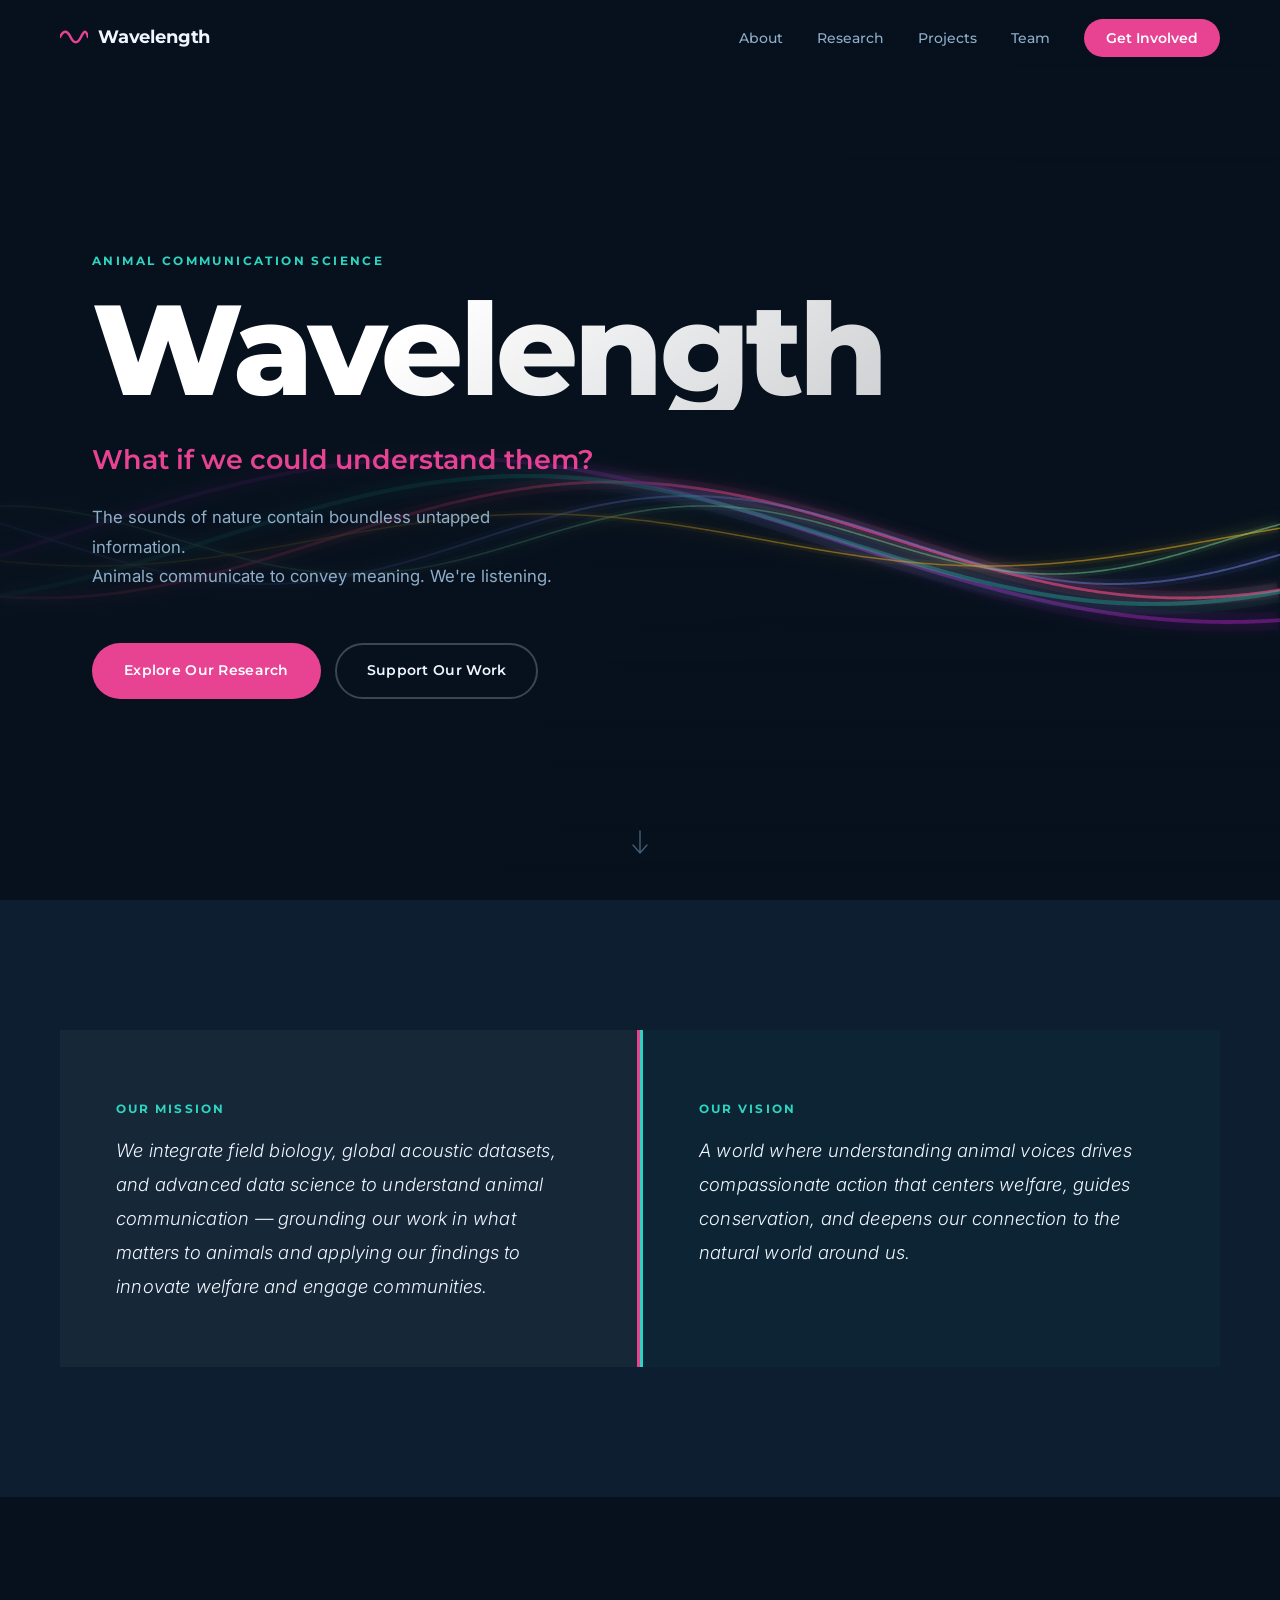
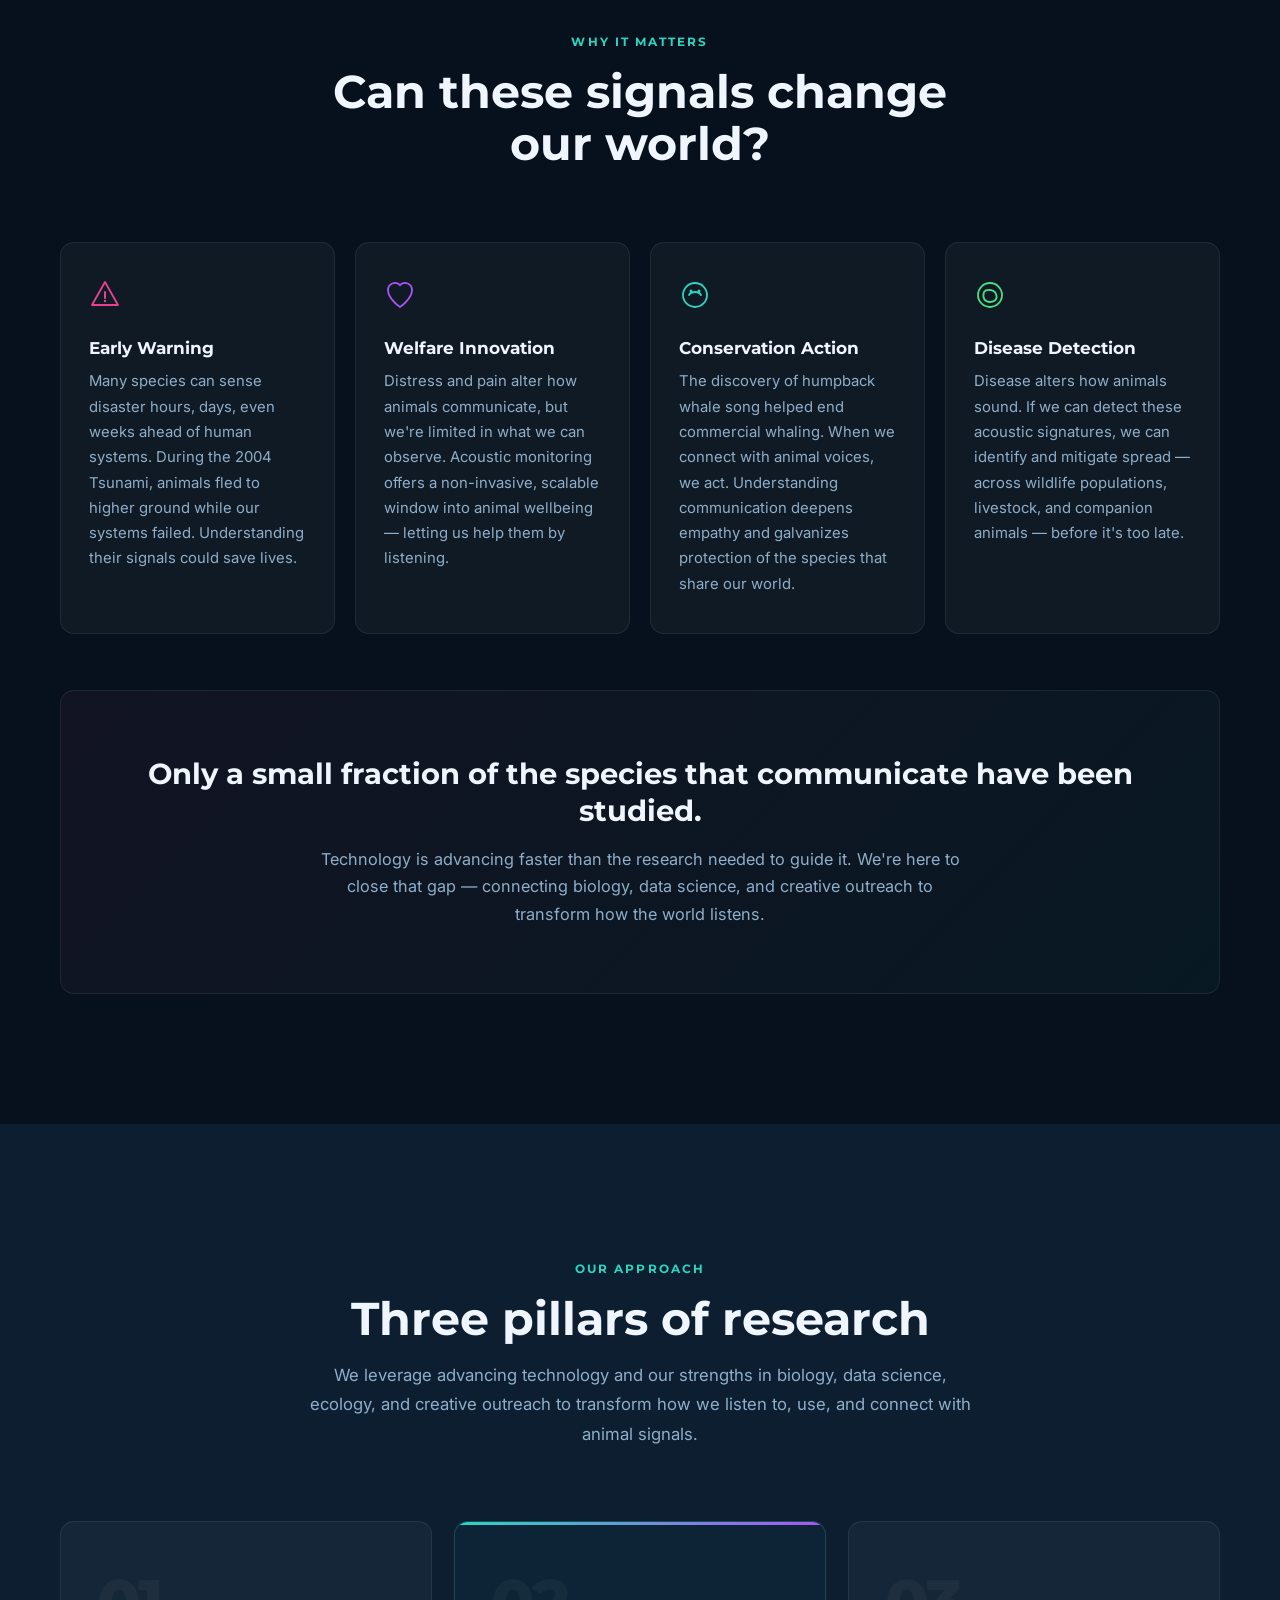
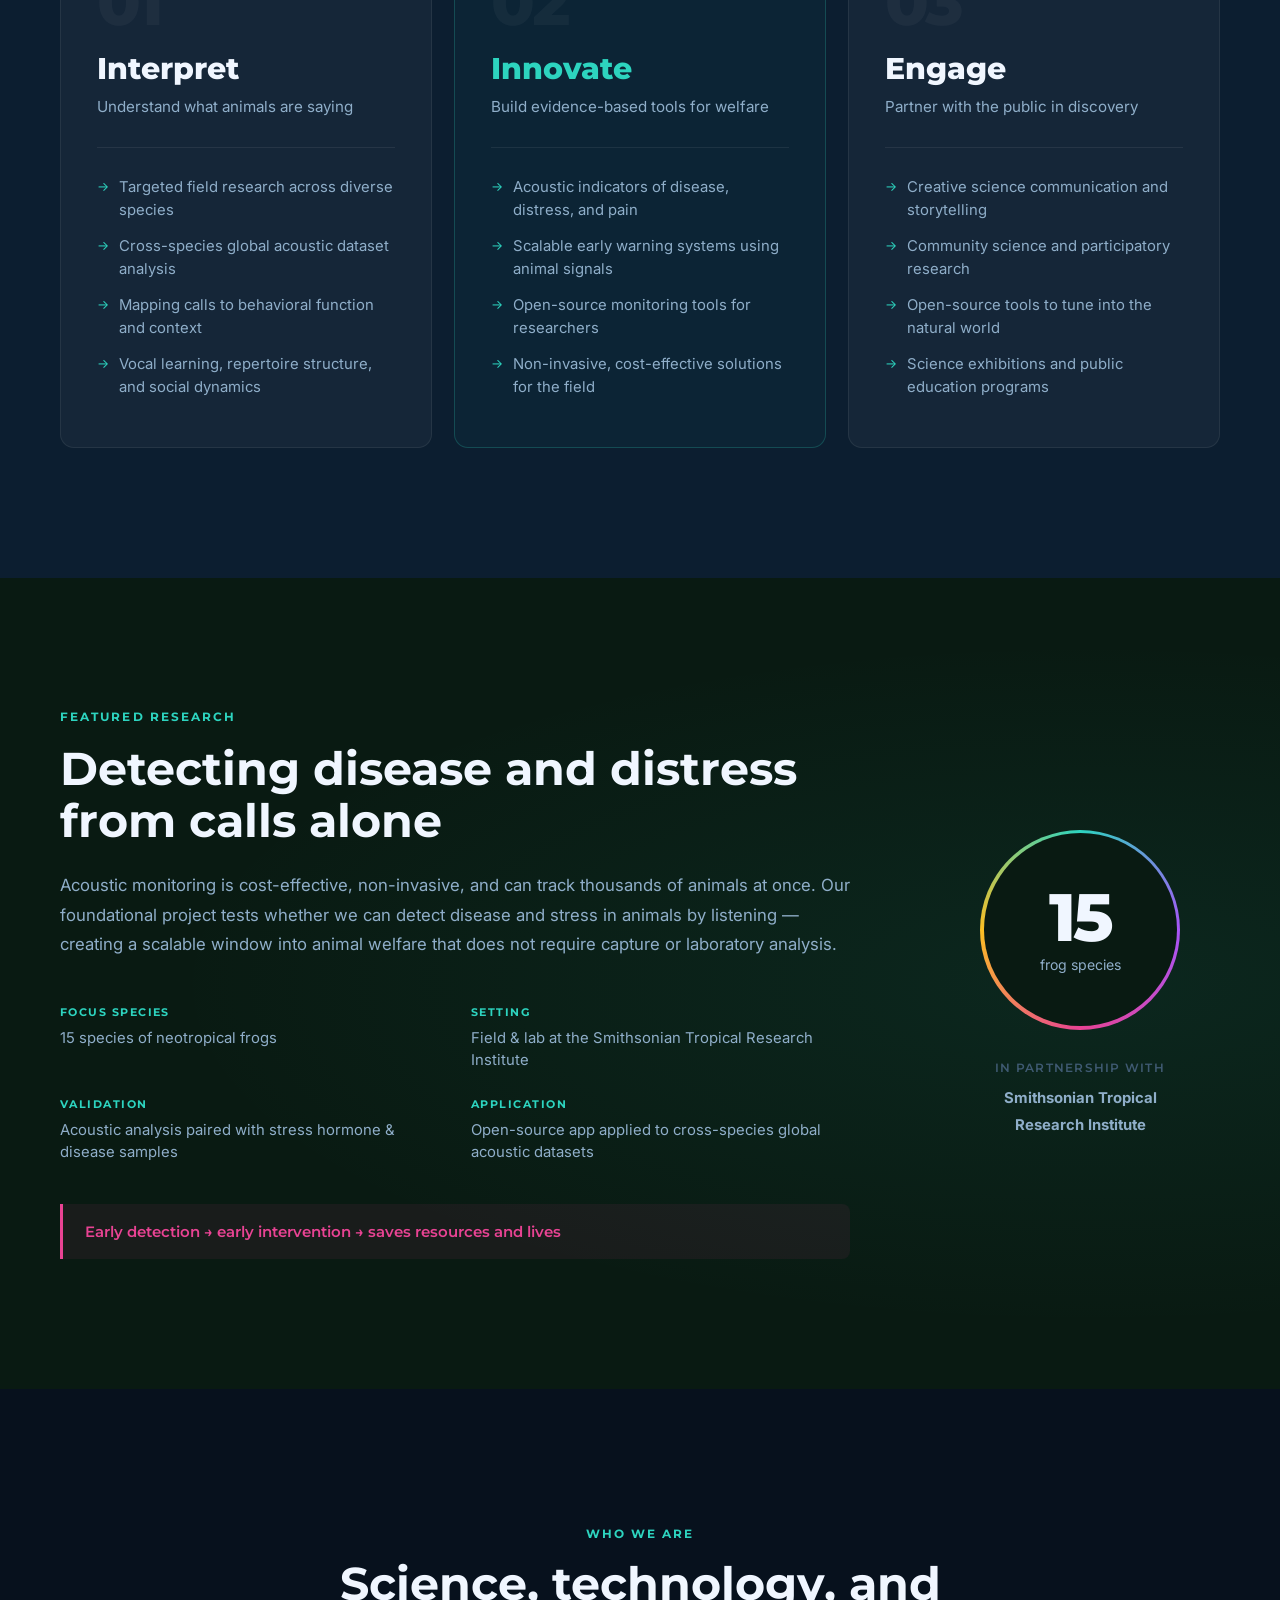
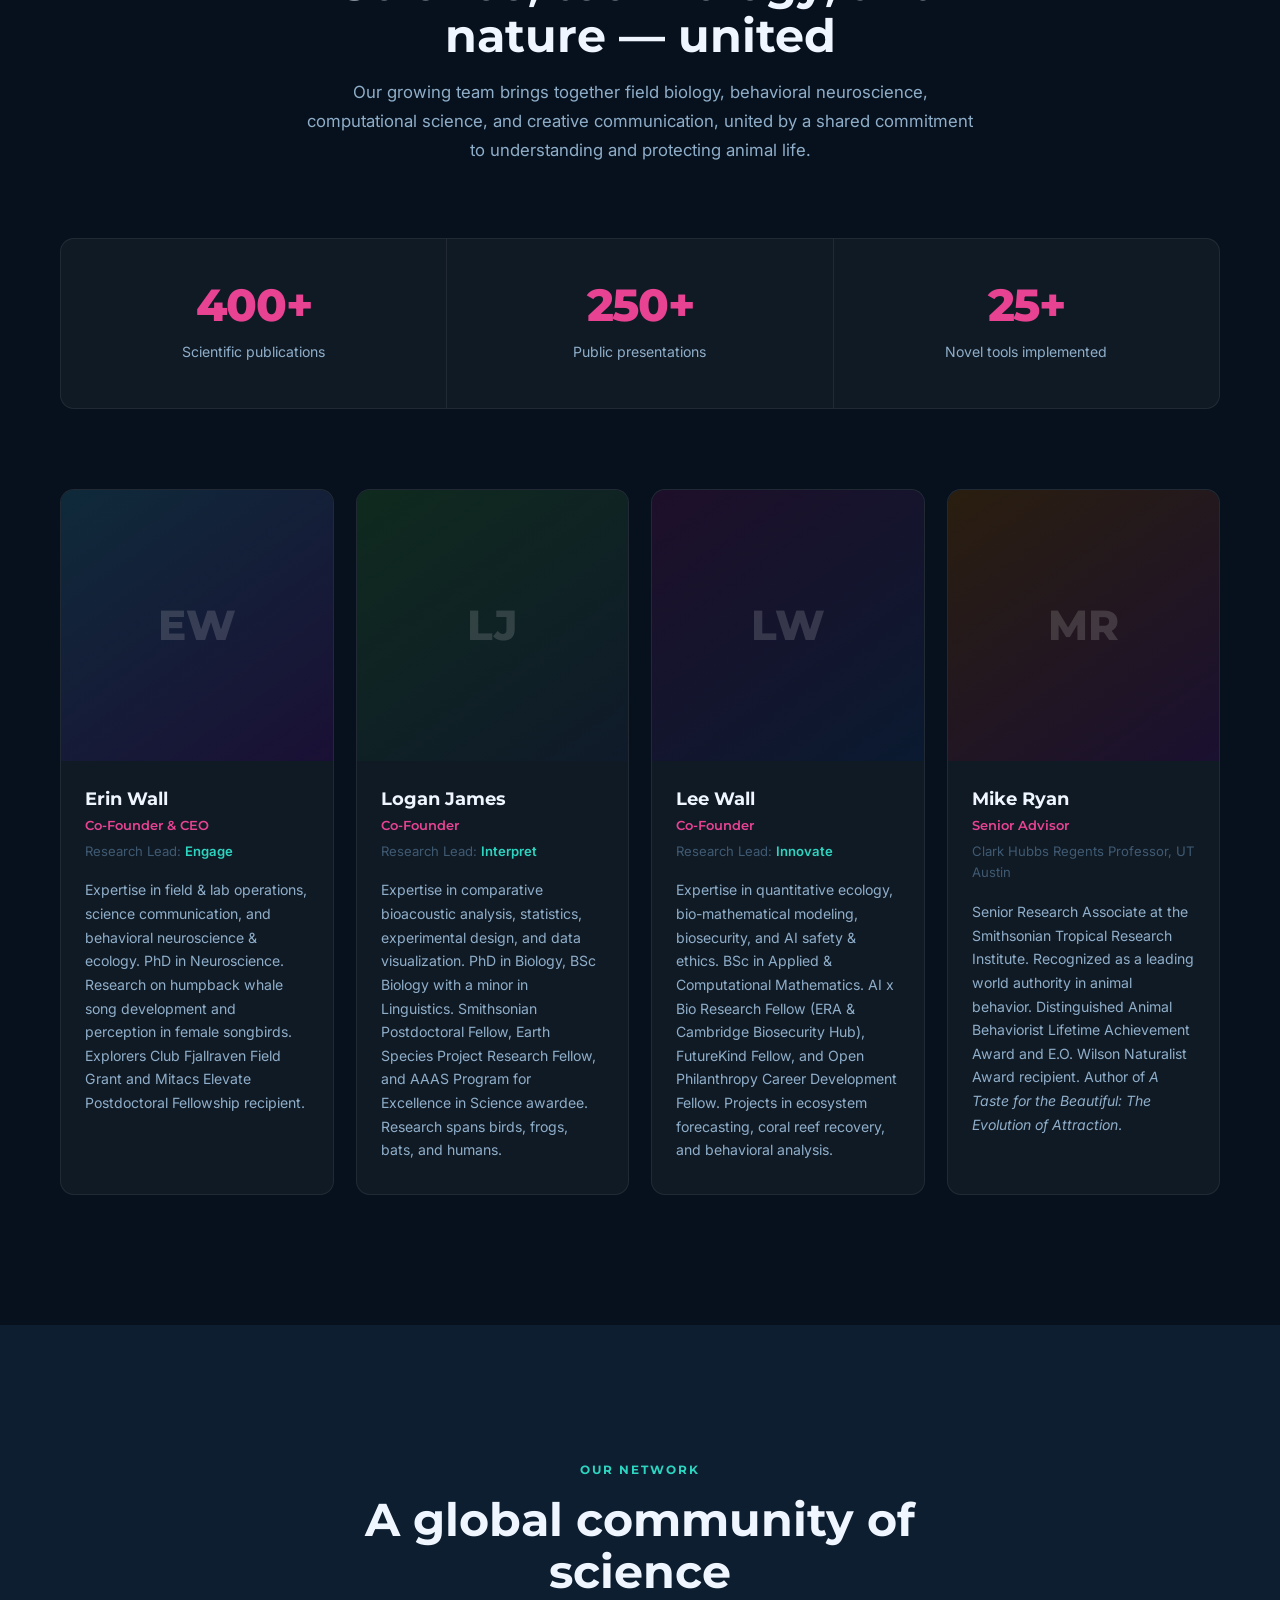
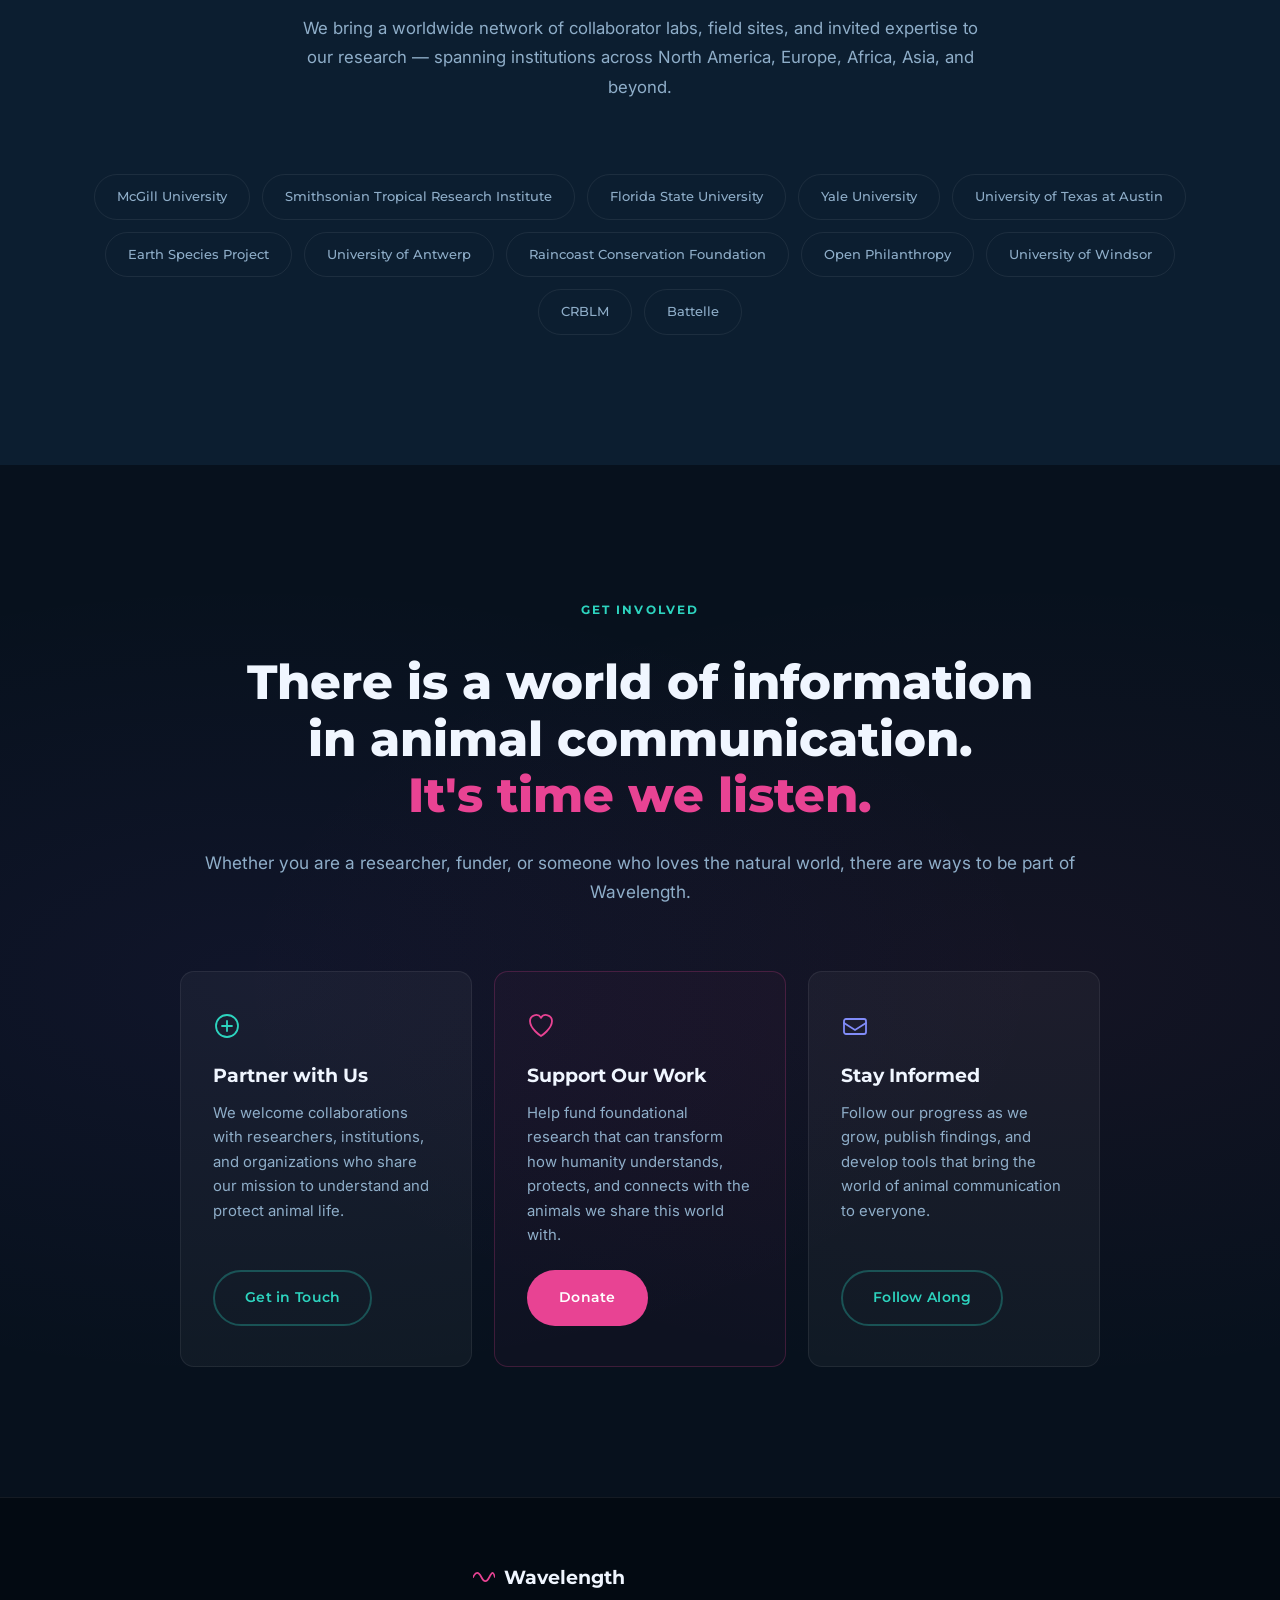
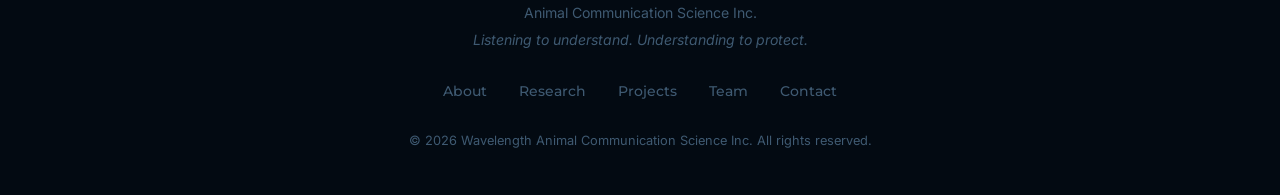
==== index.html @ 5e5e0e70 "Initial website build — Wavelength Animal Communication Science Professional single-page site for wa" ====
<!DOCTYPE html>
<html lang="en">
<head>
    <meta charset="UTF-8">
    <meta name="viewport" content="width=device-width, initial-scale=1.0">
    <meta name="description" content="Wavelength Animal Communication Science — advancing our understanding of animal communication through field biology, global acoustic datasets, and data science to improve welfare and deepen our connection to the natural world.">
    <meta property="og:title" content="Wavelength | Animal Communication Science">
    <meta property="og:description" content="What if we could understand them? We study how animals communicate to improve welfare, guide conservation, and deepen human connection to the natural world.">
    <meta property="og:type" content="website">
    <title>Wavelength | Animal Communication Science</title>
    <link rel="preconnect" href="https://fonts.googleapis.com">
    <link rel="preconnect" href="https://fonts.gstatic.com" crossorigin>
    <link href="https://fonts.googleapis.com/css2?family=Montserrat:wght@400;500;600;700;800&family=Inter:wght@300;400;500&display=swap" rel="stylesheet">
    <link rel="stylesheet" href="style.css">
</head>
<body>

    <!-- ═══════════════════════════════════════
         NAVIGATION
    ═══════════════════════════════════════ -->
    <nav id="navbar">
        <div class="nav-container">
            <a href="#hero" class="nav-logo">
                <svg width="28" height="18" viewBox="0 0 28 18" fill="none" class="logo-wave-svg" aria-hidden="true">
                    <path d="M0 9 C3.5 2, 7 2, 10.5 9 C14 16, 17.5 16, 21 9 C24.5 2, 26 2, 28 9" stroke="#e84393" stroke-width="2.5" fill="none" stroke-linecap="round"/>
                </svg>
                <span>Wavelength</span>
            </a>
            <ul class="nav-links" id="nav-links">
                <li><a href="#mission">About</a></li>
                <li><a href="#research">Research</a></li>
                <li><a href="#project">Projects</a></li>
                <li><a href="#team">Team</a></li>
                <li><a href="#connect" class="nav-cta">Get Involved</a></li>
            </ul>
            <button class="nav-toggle" id="nav-toggle" aria-label="Toggle navigation" aria-expanded="false">
                <span></span><span></span><span></span>
            </button>
        </div>
    </nav>

    <!-- ═══════════════════════════════════════
         HERO
    ═══════════════════════════════════════ -->
    <section id="hero">
        <canvas id="wave-canvas" aria-hidden="true"></canvas>
        <div class="hero-overlay" aria-hidden="true"></div>
        <div class="hero-content">
            <p class="hero-eyebrow">Animal Communication Science</p>
            <h1 class="hero-title">Wavelength</h1>
            <p class="hero-question">What if we could understand them?</p>
            <p class="hero-sub">The sounds of nature contain boundless untapped information.<br>Animals communicate to convey meaning. We're listening.</p>
            <div class="hero-actions">
                <a href="#research" class="btn btn-primary">Explore Our Research</a>
                <a href="#connect" class="btn btn-ghost">Support Our Work</a>
            </div>
        </div>
        <a href="#mission" class="scroll-down" aria-label="Scroll to next section">
            <svg width="20" height="28" viewBox="0 0 20 28" fill="none">
                <path d="M10 2v20M3 16l7 8 7-8" stroke="currentColor" stroke-width="1.5" stroke-linecap="round" stroke-linejoin="round"/>
            </svg>
        </a>
    </section>

    <!-- ═══════════════════════════════════════
         MISSION & VISION
    ═══════════════════════════════════════ -->
    <section id="mission">
        <div class="section-container">
            <div class="mission-grid">
                <div class="mission-block mission-primary reveal">
                    <span class="section-label">Our Mission</span>
                    <p class="mission-text">We integrate field biology, global acoustic datasets, and advanced data science to understand animal communication — grounding our work in what matters to animals and applying our findings to innovate welfare and engage communities.</p>
                </div>
                <div class="mission-block mission-secondary reveal reveal-delay-1">
                    <span class="section-label">Our Vision</span>
                    <p class="mission-text">A world where understanding animal voices drives compassionate action that centers welfare, guides conservation, and deepens our connection to the natural world around us.</p>
                </div>
            </div>
        </div>
    </section>

    <!-- ═══════════════════════════════════════
         WHY IT MATTERS
    ═══════════════════════════════════════ -->
    <section id="impact">
        <div class="section-container">
            <div class="section-header reveal">
                <span class="section-label">Why It Matters</span>
                <h2>Can these signals change our world?</h2>
            </div>
            <div class="impact-grid">
                <div class="impact-card reveal">
                    <div class="impact-icon">
                        <svg width="32" height="32" viewBox="0 0 32 32" fill="none" aria-hidden="true">
                            <path d="M16 3L29 26H3L16 3Z" stroke="#e84393" stroke-width="1.8" fill="none" stroke-linejoin="round"/>
                            <line x1="16" y1="13" x2="16" y2="19" stroke="#e84393" stroke-width="2" stroke-linecap="round"/>
                            <circle cx="16" cy="22" r="1.2" fill="#e84393"/>
                        </svg>
                    </div>
                    <h3>Early Warning</h3>
                    <p>Many species can sense disaster hours, days, even weeks ahead of human systems. During the 2004 Tsunami, animals fled to higher ground while our systems failed. Understanding their signals could save lives.</p>
                </div>
                <div class="impact-card reveal reveal-delay-1">
                    <div class="impact-icon">
                        <svg width="32" height="32" viewBox="0 0 32 32" fill="none" aria-hidden="true">
                            <path d="M16 28C16 28 4 20 4 11a7 7 0 0 1 12-4.9A7 7 0 0 1 28 11c0 9-12 17-12 17Z" stroke="#a855f7" stroke-width="1.8" fill="none"/>
                        </svg>
                    </div>
                    <h3>Welfare Innovation</h3>
                    <p>Distress and pain alter how animals communicate, but we're limited in what we can observe. Acoustic monitoring offers a non-invasive, scalable window into animal wellbeing — letting us help them by listening.</p>
                </div>
                <div class="impact-card reveal reveal-delay-2">
                    <div class="impact-icon">
                        <svg width="32" height="32" viewBox="0 0 32 32" fill="none" aria-hidden="true">
                            <circle cx="16" cy="16" r="12" stroke="#2dd4bf" stroke-width="1.8"/>
                            <path d="M10 16c2-4 10-4 12 0" stroke="#2dd4bf" stroke-width="1.8" stroke-linecap="round"/>
                            <circle cx="12" cy="12" r="1.5" fill="#2dd4bf"/>
                            <circle cx="20" cy="12" r="1.5" fill="#2dd4bf"/>
                        </svg>
                    </div>
                    <h3>Conservation Action</h3>
                    <p>The discovery of humpback whale song helped end commercial whaling. When we connect with animal voices, we act. Understanding communication deepens empathy and galvanizes protection of the species that share our world.</p>
                </div>
                <div class="impact-card reveal reveal-delay-3">
                    <div class="impact-icon">
                        <svg width="32" height="32" viewBox="0 0 32 32" fill="none" aria-hidden="true">
                            <circle cx="16" cy="16" r="12" stroke="#4ade80" stroke-width="1.8"/>
                            <path d="M10 13c2-3 10-3 12 2s-1 8-6 8-8-4-6-10" stroke="#4ade80" stroke-width="1.8" stroke-linecap="round" fill="none"/>
                        </svg>
                    </div>
                    <h3>Disease Detection</h3>
                    <p>Disease alters how animals sound. If we can detect these acoustic signatures, we can identify and mitigate spread — across wildlife populations, livestock, and companion animals — before it's too late.</p>
                </div>
            </div>
            <div class="challenge-block reveal">
                <p class="challenge-stat">Only a small fraction of the species that communicate have been studied.</p>
                <p class="challenge-sub">Technology is advancing faster than the research needed to guide it. We're here to close that gap — connecting biology, data science, and creative outreach to transform how the world listens.</p>
            </div>
        </div>
    </section>

    <!-- ═══════════════════════════════════════
         RESEARCH PILLARS
    ═══════════════════════════════════════ -->
    <section id="research">
        <div class="section-container">
            <div class="section-header reveal">
                <span class="section-label">Our Approach</span>
                <h2>Three pillars of research</h2>
                <p class="section-intro">We leverage advancing technology and our strengths in biology, data science, ecology, and creative outreach to transform how we listen to, use, and connect with animal signals.</p>
            </div>
            <div class="pillars-grid">
                <div class="pillar-card reveal">
                    <div class="pillar-number">01</div>
                    <h3 class="pillar-title">Interpret</h3>
                    <p class="pillar-lead">Understand what animals are saying</p>
                    <ul class="pillar-list">
                        <li>Targeted field research across diverse species</li>
                        <li>Cross-species global acoustic dataset analysis</li>
                        <li>Mapping calls to behavioral function and context</li>
                        <li>Vocal learning, repertoire structure, and social dynamics</li>
                    </ul>
                </div>
                <div class="pillar-card pillar-featured reveal reveal-delay-1">
                    <div class="pillar-number">02</div>
                    <h3 class="pillar-title">Innovate</h3>
                    <p class="pillar-lead">Build evidence-based tools for welfare</p>
                    <ul class="pillar-list">
                        <li>Acoustic indicators of disease, distress, and pain</li>
                        <li>Scalable early warning systems using animal signals</li>
                        <li>Open-source monitoring tools for researchers</li>
                        <li>Non-invasive, cost-effective solutions for the field</li>
                    </ul>
                </div>
                <div class="pillar-card reveal reveal-delay-2">
                    <div class="pillar-number">03</div>
                    <h3 class="pillar-title">Engage</h3>
                    <p class="pillar-lead">Partner with the public in discovery</p>
                    <ul class="pillar-list">
                        <li>Creative science communication and storytelling</li>
                        <li>Community science and participatory research</li>
                        <li>Open-source tools to tune into the natural world</li>
                        <li>Science exhibitions and public education programs</li>
                    </ul>
                </div>
            </div>
        </div>
    </section>

    <!-- ═══════════════════════════════════════
         FEATURED PROJECT
    ═══════════════════════════════════════ -->
    <section id="project">
        <div class="section-container">
            <div class="project-inner">
                <div class="project-text reveal">
                    <span class="section-label">Featured Research</span>
                    <h2>Detecting disease and distress from calls alone</h2>
                    <p class="project-desc">Acoustic monitoring is cost-effective, non-invasive, and can track thousands of animals at once. Our foundational project tests whether we can detect disease and stress in animals by listening — creating a scalable window into animal welfare that does not require capture or laboratory analysis.</p>
                    <div class="project-details">
                        <div class="project-detail">
                            <strong>Focus Species</strong>
                            <span>15 species of neotropical frogs</span>
                        </div>
                        <div class="project-detail">
                            <strong>Setting</strong>
                            <span>Field & lab at the Smithsonian Tropical Research Institute</span>
                        </div>
                        <div class="project-detail">
                            <strong>Validation</strong>
                            <span>Acoustic analysis paired with stress hormone &amp; disease samples</span>
                        </div>
                        <div class="project-detail">
                            <strong>Application</strong>
                            <span>Open-source app applied to cross-species global acoustic datasets</span>
                        </div>
                    </div>
                    <div class="project-chain">Early detection &rarr; early intervention &rarr; saves resources and lives</div>
                </div>
                <div class="project-visual reveal reveal-delay-1">
                    <div class="project-badge">
                        <div class="badge-inner">
                            <span class="badge-num">15</span>
                            <span class="badge-label">frog species</span>
                        </div>
                    </div>
                    <div class="project-institution">
                        <span>In partnership with</span>
                        <strong>Smithsonian Tropical<br>Research Institute</strong>
                    </div>
                </div>
            </div>
        </div>
    </section>

    <!-- ═══════════════════════════════════════
         TEAM
    ═══════════════════════════════════════ -->
    <section id="team">
        <div class="section-container">
            <div class="section-header reveal">
                <span class="section-label">Who We Are</span>
                <h2>Science, technology, and nature — united</h2>
                <p class="section-intro">Our growing team brings together field biology, behavioral neuroscience, computational science, and creative communication, united by a shared commitment to understanding and protecting animal life.</p>
            </div>
            <div class="team-stats reveal">
                <div class="stat">
                    <span class="stat-num">400+</span>
                    <span class="stat-label">Scientific publications</span>
                </div>
                <div class="stat">
                    <span class="stat-num">250+</span>
                    <span class="stat-label">Public presentations</span>
                </div>
                <div class="stat">
                    <span class="stat-num">25+</span>
                    <span class="stat-label">Novel tools implemented</span>
                </div>
            </div>
            <div class="team-grid">

                <!-- Erin Wall -->
                <div class="team-card reveal">
                    <div class="team-photo team-photo-erin">
                        <!-- To add photo: replace the initials div below with:
                             <img src="images/team/erin-wall.jpg" alt="Erin Wall"> -->
                        <span class="team-initials">EW</span>
                    </div>
                    <div class="team-info">
                        <h3>Erin Wall</h3>
                        <p class="team-role">Co-Founder &amp; CEO</p>
                        <p class="team-focus">Research Lead: <em>Engage</em></p>
                        <p class="team-bio">Expertise in field &amp; lab operations, science communication, and behavioral neuroscience &amp; ecology. PhD in Neuroscience. Research on humpback whale song development and perception in female songbirds. Explorers Club Fjallraven Field Grant and Mitacs Elevate Postdoctoral Fellowship recipient.</p>
                    </div>
                </div>

                <!-- Logan James -->
                <div class="team-card reveal reveal-delay-1">
                    <div class="team-photo team-photo-logan">
                        <!-- To add photo: replace the initials div below with:
                             <img src="images/team/logan-james.jpg" alt="Logan James"> -->
                        <span class="team-initials">LJ</span>
                    </div>
                    <div class="team-info">
                        <h3>Logan James</h3>
                        <p class="team-role">Co-Founder</p>
                        <p class="team-focus">Research Lead: <em>Interpret</em></p>
                        <p class="team-bio">Expertise in comparative bioacoustic analysis, statistics, experimental design, and data visualization. PhD in Biology, BSc Biology with a minor in Linguistics. Smithsonian Postdoctoral Fellow, Earth Species Project Research Fellow, and AAAS Program for Excellence in Science awardee. Research spans birds, frogs, bats, and humans.</p>
                    </div>
                </div>

                <!-- Lee Wall -->
                <div class="team-card reveal reveal-delay-2">
                    <div class="team-photo team-photo-lee">
                        <!-- To add photo: replace the initials div below with:
                             <img src="images/team/lee-wall.jpg" alt="Lee Wall"> -->
                        <span class="team-initials">LW</span>
                    </div>
                    <div class="team-info">
                        <h3>Lee Wall</h3>
                        <p class="team-role">Co-Founder</p>
                        <p class="team-focus">Research Lead: <em>Innovate</em></p>
                        <p class="team-bio">Expertise in quantitative ecology, bio-mathematical modeling, biosecurity, and AI safety &amp; ethics. BSc in Applied &amp; Computational Mathematics. AI x Bio Research Fellow (ERA &amp; Cambridge Biosecurity Hub), FutureKind Fellow, and Open Philanthropy Career Development Fellow. Projects in ecosystem forecasting, coral reef recovery, and behavioral analysis.</p>
                    </div>
                </div>

                <!-- Mike Ryan -->
                <div class="team-card reveal reveal-delay-3">
                    <div class="team-photo team-photo-mike">
                        <!-- To add photo: replace the initials div below with:
                             <img src="images/team/mike-ryan.jpg" alt="Mike Ryan"> -->
                        <span class="team-initials">MR</span>
                    </div>
                    <div class="team-info">
                        <h3>Mike Ryan</h3>
                        <p class="team-role">Senior Advisor</p>
                        <p class="team-focus">Clark Hubbs Regents Professor, UT Austin</p>
                        <p class="team-bio">Senior Research Associate at the Smithsonian Tropical Research Institute. Recognized as a leading world authority in animal behavior. Distinguished Animal Behaviorist Lifetime Achievement Award and E.O. Wilson Naturalist Award recipient. Author of <em>A Taste for the Beautiful: The Evolution of Attraction</em>.</p>
                    </div>
                </div>

            </div>
        </div>
    </section>

    <!-- ═══════════════════════════════════════
         NETWORK
    ═══════════════════════════════════════ -->
    <section id="network">
        <div class="section-container">
            <div class="section-header reveal">
                <span class="section-label">Our Network</span>
                <h2>A global community of science</h2>
                <p class="section-intro">We bring a worldwide network of collaborator labs, field sites, and invited expertise to our research — spanning institutions across North America, Europe, Africa, Asia, and beyond.</p>
            </div>
            <div class="network-logos reveal">
                <span>McGill University</span>
                <span>Smithsonian Tropical Research Institute</span>
                <span>Florida State University</span>
                <span>Yale University</span>
                <span>University of Texas at Austin</span>
                <span>Earth Species Project</span>
                <span>University of Antwerp</span>
                <span>Raincoast Conservation Foundation</span>
                <span>Open Philanthropy</span>
                <span>University of Windsor</span>
                <span>CRBLM</span>
                <span>Battelle</span>
            </div>
        </div>
    </section>

    <!-- ═══════════════════════════════════════
         CONNECT
    ═══════════════════════════════════════ -->
    <section id="connect">
        <div class="section-container">
            <div class="connect-inner">
                <div class="section-header reveal" style="margin-bottom: 20px;">
                    <span class="section-label">Get Involved</span>
                </div>
                <h2 class="connect-heading reveal">There is a world of information<br>in animal communication.<br><span>It's time we listen.</span></h2>
                <p class="connect-sub reveal">Whether you are a researcher, funder, or someone who loves the natural world, there are ways to be part of Wavelength.</p>
                <div class="connect-options">
                    <div class="connect-card reveal">
                        <div class="connect-card-icon">
                            <svg width="28" height="28" viewBox="0 0 28 28" fill="none" aria-hidden="true">
                                <circle cx="14" cy="14" r="11" stroke="#2dd4bf" stroke-width="1.8"/>
                                <path d="M9 14h10M14 9v10" stroke="#2dd4bf" stroke-width="1.8" stroke-linecap="round"/>
                            </svg>
                        </div>
                        <h3>Partner with Us</h3>
                        <p>We welcome collaborations with researchers, institutions, and organizations who share our mission to understand and protect animal life.</p>
                        <a href="mailto:info@wavelengthscience.org" class="btn btn-outline">Get in Touch</a>
                    </div>
                    <div class="connect-card connect-card-featured reveal reveal-delay-1">
                        <div class="connect-card-icon">
                            <svg width="28" height="28" viewBox="0 0 28 28" fill="none" aria-hidden="true">
                                <path d="M14 24C14 24 3 17 3 9a6 6 0 0 1 11-3.3A6 6 0 0 1 25 9c0 8-11 15-11 15Z" stroke="#e84393" stroke-width="1.8" fill="none"/>
                            </svg>
                        </div>
                        <h3>Support Our Work</h3>
                        <p>Help fund foundational research that can transform how humanity understands, protects, and connects with the animals we share this world with.</p>
                        <a href="mailto:info@wavelengthscience.org" class="btn btn-primary">Donate</a>
                    </div>
                    <div class="connect-card reveal reveal-delay-2">
                        <div class="connect-card-icon">
                            <svg width="28" height="28" viewBox="0 0 28 28" fill="none" aria-hidden="true">
                                <rect x="3" y="7" width="22" height="15" rx="2" stroke="#818cf8" stroke-width="1.8"/>
                                <path d="M3 11l11 7 11-7" stroke="#818cf8" stroke-width="1.8" stroke-linecap="round"/>
                            </svg>
                        </div>
                        <h3>Stay Informed</h3>
                        <p>Follow our progress as we grow, publish findings, and develop tools that bring the world of animal communication to everyone.</p>
                        <a href="mailto:info@wavelengthscience.org" class="btn btn-outline">Follow Along</a>
                    </div>
                </div>
            </div>
        </div>
    </section>

    <!-- ═══════════════════════════════════════
         FOOTER
    ═══════════════════════════════════════ -->
    <footer>
        <div class="footer-inner">
            <div class="footer-brand">
                <div class="footer-logo">
                    <svg width="22" height="14" viewBox="0 0 28 18" fill="none" aria-hidden="true">
                        <path d="M0 9 C3.5 2, 7 2, 10.5 9 C14 16, 17.5 16, 21 9 C24.5 2, 26 2, 28 9" stroke="#e84393" stroke-width="2.2" fill="none" stroke-linecap="round"/>
                    </svg>
                    <span>Wavelength</span>
                </div>
                <p>Animal Communication Science Inc.</p>
                <p class="footer-tagline">Listening to understand. Understanding to protect.</p>
            </div>
            <nav class="footer-links" aria-label="Footer navigation">
                <a href="#mission">About</a>
                <a href="#research">Research</a>
                <a href="#project">Projects</a>
                <a href="#team">Team</a>
                <a href="#connect">Contact</a>
            </nav>
            <p class="footer-copy">© <span id="footer-year"></span> Wavelength Animal Communication Science Inc. All rights reserved.</p>
        </div>
    </footer>

    <script src="script.js"></script>
</body>
</html>
---- style.css ----
/* ================================================
   WAVELENGTH — Animal Communication Science
   Stylesheet
   ================================================ */

/* ── Variables ───────────────────────────────── */
:root {
    --bg-primary:   #07111d;
    --bg-secondary: #0c1e30;
    --bg-tertiary:  #091a12;
    --bg-surface:   rgba(255,255,255,0.04);
    --bg-surface-h: rgba(255,255,255,0.07);

    --pink:   #e84393;
    --purple: #a855f7;
    --teal:   #2dd4bf;
    --indigo: #818cf8;
    --green:  #4ade80;
    --amber:  #fbbf24;

    --text-primary:   #f0f6ff;
    --text-secondary: #8faec9;
    --text-muted:     #3f5a72;

    --border:        rgba(255,255,255,0.07);
    --border-accent: rgba(45,212,191,0.3);

    --font-heading: 'Montserrat', sans-serif;
    --font-body:    'Inter', sans-serif;

    --max-w:    1160px;
    --radius:   14px;
    --ease:     0.3s ease;
    --section-gap: 130px;
}

/* ── Reset ───────────────────────────────────── */
*, *::before, *::after { box-sizing: border-box; margin: 0; padding: 0; }
html   { scroll-behavior: smooth; font-size: 16px; }
body   { font-family: var(--font-body); background: var(--bg-primary); color: var(--text-primary); line-height: 1.65; overflow-x: hidden; }
img    { max-width: 100%; display: block; }
ul     { list-style: none; }
a      { text-decoration: none; color: inherit; }
button { font-family: inherit; cursor: pointer; border: none; background: none; }

/* ── Typography ──────────────────────────────── */
h1, h2, h3, h4 { font-family: var(--font-heading); line-height: 1.12; }
h2 { font-size: clamp(2rem, 3.8vw, 2.9rem); font-weight: 700; }
h3 { font-size: 1.3rem; font-weight: 700; }

/* ── Utility ─────────────────────────────────── */
.section-container { max-width: var(--max-w); margin: 0 auto; }
.section-label {
    display: inline-block;
    font-family: var(--font-heading);
    font-size: 0.72rem;
    font-weight: 700;
    letter-spacing: 0.18em;
    text-transform: uppercase;
    color: var(--teal);
    margin-bottom: 14px;
}
.section-header {
    text-align: center;
    max-width: 680px;
    margin: 0 auto 72px;
}
.section-header h2 { margin-bottom: 16px; }
.section-intro {
    font-size: 1.05rem;
    color: var(--text-secondary);
    line-height: 1.75;
}

/* ── Buttons ─────────────────────────────────── */
.btn {
    display: inline-flex;
    align-items: center;
    gap: 8px;
    padding: 14px 30px;
    border-radius: 50px;
    font-family: var(--font-heading);
    font-size: 0.9rem;
    font-weight: 600;
    letter-spacing: 0.02em;
    border: 2px solid transparent;
    transition: transform var(--ease), box-shadow var(--ease), background var(--ease), border-color var(--ease), color var(--ease);
}
.btn-primary {
    background: var(--pink);
    color: #fff;
}
.btn-primary:hover {
    background: transparent;
    border-color: var(--pink);
    color: var(--pink);
    transform: translateY(-2px);
    box-shadow: 0 10px 36px rgba(232,67,147,0.28);
}
.btn-ghost {
    background: transparent;
    border-color: rgba(255,255,255,0.22);
    color: var(--text-primary);
}
.btn-ghost:hover {
    border-color: var(--teal);
    color: var(--teal);
    transform: translateY(-2px);
}
.btn-outline {
    background: transparent;
    border-color: var(--border-accent);
    color: var(--teal);
}
.btn-outline:hover {
    background: rgba(45,212,191,0.09);
    transform: translateY(-2px);
}

/* ── Scroll Reveal ───────────────────────────── */
.reveal {
    opacity: 0;
    transform: translateY(36px);
    transition: opacity 0.75s ease, transform 0.75s ease;
}
.reveal.visible { opacity: 1; transform: none; }
.reveal-delay-1 { transition-delay: 0.12s; }
.reveal-delay-2 { transition-delay: 0.24s; }
.reveal-delay-3 { transition-delay: 0.36s; }


/* ================================================
   NAVIGATION
   ================================================ */
#navbar {
    position: fixed;
    top: 0; left: 0; right: 0;
    z-index: 200;
    padding: 22px 32px;
    transition: background 0.5s ease, padding 0.4s ease, box-shadow 0.5s ease;
}
#navbar.scrolled {
    background: rgba(7,17,29,0.96);
    backdrop-filter: blur(24px);
    -webkit-backdrop-filter: blur(24px);
    padding: 14px 32px;
    box-shadow: 0 1px 0 var(--border);
}
.nav-container {
    max-width: var(--max-w);
    margin: 0 auto;
    display: flex;
    align-items: center;
    justify-content: space-between;
}
.nav-logo {
    display: flex;
    align-items: center;
    gap: 10px;
    font-family: var(--font-heading);
    font-weight: 700;
    font-size: 1.15rem;
    letter-spacing: -0.01em;
    color: var(--text-primary);
    transition: opacity var(--ease);
}
.nav-logo:hover { opacity: 0.85; }
.logo-wave-svg { flex-shrink: 0; }
.nav-links {
    display: flex;
    align-items: center;
    gap: 34px;
}
.nav-links a {
    font-family: var(--font-heading);
    font-size: 0.875rem;
    font-weight: 500;
    color: var(--text-secondary);
    transition: color var(--ease);
    position: relative;
}
.nav-links a::after {
    content: '';
    position: absolute;
    left: 0; bottom: -4px;
    width: 0; height: 1.5px;
    background: var(--teal);
    transition: width var(--ease);
}
.nav-links a:not(.nav-cta):hover { color: var(--text-primary); }
.nav-links a:not(.nav-cta):hover::after { width: 100%; }
.nav-cta {
    padding: 10px 22px;
    background: var(--pink);
    border-radius: 50px;
    color: #fff !important;
    font-weight: 600 !important;
    transition: transform var(--ease), box-shadow var(--ease) !important;
}
.nav-cta::after { display: none !important; }
.nav-cta:hover {
    transform: translateY(-1px) !important;
    box-shadow: 0 6px 20px rgba(232,67,147,0.38) !important;
}
.nav-toggle { display: none; flex-direction: column; gap: 5px; padding: 4px; z-index: 220; }
.nav-toggle span { display: block; width: 24px; height: 2px; background: var(--text-primary); border-radius: 2px; transition: var(--ease); }
.nav-toggle.active span:nth-child(1) { transform: rotate(45deg) translate(5px, 5px); }
.nav-toggle.active span:nth-child(2) { opacity: 0; }
.nav-toggle.active span:nth-child(3) { transform: rotate(-45deg) translate(5px, -5px); }


/* ================================================
   HERO
   ================================================ */
#hero {
    position: relative;
    min-height: 100vh;
    display: flex;
    align-items: center;
    overflow: hidden;
    background: var(--bg-primary);
}
#wave-canvas {
    position: absolute;
    inset: 0;
    width: 100%;
    height: 100%;
    z-index: 0;
    pointer-events: none;
}
.hero-overlay {
    position: absolute;
    inset: 0;
    z-index: 1;
    pointer-events: none;
    background: linear-gradient(
        105deg,
        rgba(7,17,29,0.94) 0%,
        rgba(7,17,29,0.78) 38%,
        rgba(7,17,29,0.22) 65%,
        rgba(7,17,29,0.05) 100%
    );
}
.hero-content {
    position: relative;
    z-index: 2;
    max-width: var(--max-w);
    margin: 0 auto;
    padding: 110px 32px 60px;
    width: 100%;
}
.hero-eyebrow {
    font-family: var(--font-heading);
    font-size: 0.75rem;
    font-weight: 700;
    letter-spacing: 0.2em;
    text-transform: uppercase;
    color: var(--teal);
    margin-bottom: 18px;
    opacity: 0;
    animation: fadeSlideUp 0.9s ease 0.2s forwards;
}
.hero-title {
    font-size: clamp(4.2rem, 10vw, 9rem);
    font-weight: 800;
    letter-spacing: -0.03em;
    line-height: 0.95;
    margin-bottom: 28px;
    opacity: 0;
    animation: fadeSlideUp 0.9s ease 0.4s forwards;
    background: linear-gradient(140deg, #ffffff 30%, rgba(255,255,255,0.7) 100%);
    -webkit-background-clip: text;
    -webkit-text-fill-color: transparent;
    background-clip: text;
}
.hero-question {
    font-family: var(--font-heading);
    font-size: clamp(1.25rem, 2.4vw, 1.7rem);
    font-weight: 600;
    color: var(--pink);
    margin-bottom: 20px;
    opacity: 0;
    animation: fadeSlideUp 0.9s ease 0.6s forwards;
}
.hero-sub {
    font-size: 1.05rem;
    color: var(--text-secondary);
    line-height: 1.75;
    max-width: 480px;
    margin-bottom: 52px;
    opacity: 0;
    animation: fadeSlideUp 0.9s ease 0.8s forwards;
}
.hero-actions {
    display: flex;
    gap: 14px;
    flex-wrap: wrap;
    opacity: 0;
    animation: fadeSlideUp 0.9s ease 1s forwards;
}
.scroll-down {
    position: absolute;
    bottom: 36px;
    left: 50%;
    transform: translateX(-50%);
    z-index: 2;
    color: var(--text-muted);
    animation: scrollBounce 2.5s ease infinite;
    transition: color var(--ease);
}
.scroll-down:hover { color: var(--text-secondary); }


/* ================================================
   MISSION & VISION
   ================================================ */
#mission {
    background: var(--bg-secondary);
    padding: var(--section-gap) 32px;
}
.mission-grid {
    display: grid;
    grid-template-columns: 1fr 1fr;
}
.mission-block {
    padding: 64px 56px;
    background: var(--bg-surface);
}
.mission-primary { border-right: 3px solid var(--pink); }
.mission-secondary {
    border-left: 3px solid var(--teal);
    background: rgba(45,212,191,0.03);
}
.mission-text {
    font-size: 1.15rem;
    line-height: 1.85;
    color: var(--text-primary);
    font-style: italic;
    font-weight: 300;
    letter-spacing: 0.01em;
}


/* ================================================
   WHY IT MATTERS
   ================================================ */
#impact {
    background: var(--bg-primary);
    padding: var(--section-gap) 32px;
}
.impact-grid {
    display: grid;
    grid-template-columns: repeat(4, 1fr);
    gap: 20px;
    margin-bottom: 56px;
}
.impact-card {
    background: var(--bg-surface);
    border: 1px solid var(--border);
    border-radius: var(--radius);
    padding: 36px 28px;
    transition: transform var(--ease), background var(--ease), border-color var(--ease);
}
.impact-card:hover {
    background: var(--bg-surface-h);
    border-color: rgba(255,255,255,0.13);
    transform: translateY(-5px);
}
.impact-icon { margin-bottom: 20px; }
.impact-card h3 {
    font-size: 1.05rem;
    font-weight: 700;
    margin-bottom: 12px;
}
.impact-card p {
    font-size: 0.93rem;
    color: var(--text-secondary);
    line-height: 1.7;
}
.challenge-block {
    text-align: center;
    padding: 64px 48px;
    border: 1px solid var(--border);
    border-radius: var(--radius);
    background: linear-gradient(135deg,
        rgba(232,67,147,0.05) 0%,
        rgba(45,212,191,0.04) 100%
    );
}
.challenge-stat {
    font-family: var(--font-heading);
    font-size: clamp(1.3rem, 2.5vw, 1.8rem);
    font-weight: 700;
    color: var(--text-primary);
    margin-bottom: 16px;
    line-height: 1.3;
}
.challenge-sub {
    font-size: 1.02rem;
    color: var(--text-secondary);
    max-width: 640px;
    margin: 0 auto;
    line-height: 1.7;
}


/* ================================================
   RESEARCH PILLARS
   ================================================ */
#research {
    background: var(--bg-secondary);
    padding: var(--section-gap) 32px;
}
.pillars-grid {
    display: grid;
    grid-template-columns: repeat(3, 1fr);
    gap: 22px;
}
.pillar-card {
    background: var(--bg-surface);
    border: 1px solid var(--border);
    border-radius: var(--radius);
    padding: 48px 36px;
    position: relative;
    overflow: hidden;
    transition: transform var(--ease), background var(--ease), border-color var(--ease);
}
.pillar-card::before {
    content: '';
    position: absolute;
    top: 0; left: 0; right: 0;
    height: 3px;
    background: linear-gradient(90deg, var(--teal), var(--purple));
    opacity: 0;
    transition: opacity var(--ease);
}
.pillar-card:hover::before { opacity: 1; }
.pillar-card:hover {
    transform: translateY(-7px);
    background: var(--bg-surface-h);
    border-color: rgba(255,255,255,0.11);
}
.pillar-featured {
    border-color: rgba(45,212,191,0.22);
    background: rgba(45,212,191,0.035);
}
.pillar-featured::before { opacity: 1; }
.pillar-number {
    font-family: var(--font-heading);
    font-size: 4rem;
    font-weight: 800;
    color: rgba(255,255,255,0.04);
    line-height: 1;
    margin-bottom: 18px;
    letter-spacing: -0.04em;
}
.pillar-title {
    font-size: 1.9rem;
    font-weight: 800;
    margin-bottom: 10px;
    color: var(--text-primary);
}
.pillar-featured .pillar-title { color: var(--teal); }
.pillar-lead {
    font-size: 0.95rem;
    color: var(--text-secondary);
    margin-bottom: 28px;
    padding-bottom: 28px;
    border-bottom: 1px solid var(--border);
    line-height: 1.5;
}
.pillar-list {
    display: flex;
    flex-direction: column;
    gap: 13px;
}
.pillar-list li {
    font-size: 0.93rem;
    color: var(--text-secondary);
    padding-left: 22px;
    position: relative;
    line-height: 1.55;
}
.pillar-list li::before {
    content: '→';
    position: absolute;
    left: 0;
    color: var(--teal);
    font-size: 0.8rem;
    top: 1px;
}


/* ================================================
   FEATURED PROJECT
   ================================================ */
#project {
    background: var(--bg-tertiary);
    padding: var(--section-gap) 32px;
    position: relative;
    overflow: hidden;
}
#project::before {
    content: '';
    position: absolute;
    inset: 0;
    background: radial-gradient(ellipse at 85% 50%, rgba(45,212,191,0.07) 0%, transparent 60%);
    pointer-events: none;
}
.project-inner {
    position: relative;
    display: grid;
    grid-template-columns: 1fr 280px;
    gap: 90px;
    align-items: center;
}
.project-text .section-label { display: block; margin-bottom: 16px; }
.project-text h2 { margin-bottom: 24px; }
.project-desc {
    font-size: 1.05rem;
    color: var(--text-secondary);
    line-height: 1.75;
    margin-bottom: 44px;
}
.project-details {
    display: grid;
    grid-template-columns: 1fr 1fr;
    gap: 24px 32px;
    margin-bottom: 40px;
}
.project-detail {
    display: flex;
    flex-direction: column;
    gap: 5px;
}
.project-detail strong {
    font-family: var(--font-heading);
    font-size: 0.7rem;
    font-weight: 700;
    letter-spacing: 0.13em;
    text-transform: uppercase;
    color: var(--teal);
}
.project-detail span {
    font-size: 0.93rem;
    color: var(--text-secondary);
    line-height: 1.5;
}
.project-chain {
    font-family: var(--font-heading);
    font-size: 0.96rem;
    font-weight: 600;
    color: var(--pink);
    padding: 16px 22px;
    border-left: 3px solid var(--pink);
    background: rgba(232,67,147,0.07);
    border-radius: 0 8px 8px 0;
    line-height: 1.5;
}
.project-visual {
    display: flex;
    flex-direction: column;
    align-items: center;
    gap: 28px;
}
.project-badge {
    width: 200px;
    height: 200px;
    border-radius: 50%;
    background: conic-gradient(from 0deg, var(--teal), var(--purple), var(--pink), var(--amber), var(--teal));
    padding: 3.5px;
    animation: rotateBadge 12s linear infinite;
}
.badge-inner {
    width: 100%;
    height: 100%;
    border-radius: 50%;
    background: var(--bg-tertiary);
    display: flex;
    flex-direction: column;
    align-items: center;
    justify-content: center;
    gap: 2px;
}
.badge-num {
    font-family: var(--font-heading);
    font-size: 4.2rem;
    font-weight: 800;
    color: var(--text-primary);
    line-height: 1;
    letter-spacing: -0.04em;
}
.badge-label {
    font-size: 0.88rem;
    color: var(--text-secondary);
}
.project-institution {
    text-align: center;
}
.project-institution span {
    display: block;
    font-size: 0.78rem;
    color: var(--text-muted);
    text-transform: uppercase;
    letter-spacing: 0.1em;
    margin-bottom: 6px;
    font-family: var(--font-heading);
    font-weight: 600;
}
.project-institution strong {
    font-size: 0.93rem;
    color: var(--text-secondary);
    line-height: 1.5;
}


/* ================================================
   TEAM
   ================================================ */
#team {
    background: var(--bg-primary);
    padding: var(--section-gap) 32px;
}
.team-stats {
    display: flex;
    justify-content: center;
    gap: 0;
    margin-bottom: 80px;
    border: 1px solid var(--border);
    border-radius: var(--radius);
    background: var(--bg-surface);
    overflow: hidden;
}
.stat {
    flex: 1;
    text-align: center;
    padding: 44px 24px;
    border-right: 1px solid var(--border);
}
.stat:last-child { border-right: none; }
.stat-num {
    display: block;
    font-family: var(--font-heading);
    font-size: 2.8rem;
    font-weight: 800;
    color: var(--pink);
    line-height: 1;
    margin-bottom: 10px;
    letter-spacing: -0.03em;
}
.stat-label {
    font-size: 0.88rem;
    color: var(--text-secondary);
}
.team-grid {
    display: grid;
    grid-template-columns: repeat(4, 1fr);
    gap: 22px;
}
.team-card {
    background: var(--bg-surface);
    border: 1px solid var(--border);
    border-radius: var(--radius);
    overflow: hidden;
    transition: transform var(--ease), border-color var(--ease), box-shadow var(--ease);
}
.team-card:hover {
    transform: translateY(-7px);
    border-color: rgba(255,255,255,0.14);
    box-shadow: 0 24px 64px rgba(0,0,0,0.45);
}
.team-photo {
    width: 100%;
    aspect-ratio: 1;
    display: flex;
    align-items: center;
    justify-content: center;
    position: relative;
    overflow: hidden;
}
.team-photo img {
    width: 100%;
    height: 100%;
    object-fit: cover;
    object-position: top center;
}
.team-photo-erin   { background: linear-gradient(145deg, #0f2a3a, #1a1035); }
.team-photo-logan  { background: linear-gradient(145deg, #0f2a1e, #0f1a2a); }
.team-photo-lee    { background: linear-gradient(145deg, #1e0f2a, #0a1a30); }
.team-photo-mike   { background: linear-gradient(145deg, #2a1e0f, #1a1030); }
.team-initials {
    font-family: var(--font-heading);
    font-size: 2.6rem;
    font-weight: 800;
    color: rgba(255,255,255,0.15);
}
.team-info { padding: 28px 24px 32px; }
.team-info h3 {
    font-size: 1.15rem;
    margin-bottom: 5px;
}
.team-role {
    font-size: 0.82rem;
    color: var(--pink);
    font-weight: 600;
    font-family: var(--font-heading);
    margin-bottom: 4px;
}
.team-focus {
    font-size: 0.82rem;
    color: var(--text-muted);
    margin-bottom: 16px;
}
.team-focus em {
    color: var(--teal);
    font-style: normal;
    font-weight: 600;
}
.team-bio {
    font-size: 0.88rem;
    color: var(--text-secondary);
    line-height: 1.68;
}


/* ================================================
   NETWORK
   ================================================ */
#network {
    background: var(--bg-secondary);
    padding: var(--section-gap) 32px;
}
.network-logos {
    display: flex;
    flex-wrap: wrap;
    gap: 12px;
    justify-content: center;
}
.network-logos span {
    padding: 11px 22px;
    border: 1px solid var(--border);
    border-radius: 50px;
    font-family: var(--font-heading);
    font-size: 0.82rem;
    font-weight: 500;
    color: var(--text-secondary);
    transition: border-color var(--ease), color var(--ease), transform var(--ease);
    cursor: default;
}
.network-logos span:hover {
    border-color: rgba(45,212,191,0.35);
    color: var(--text-primary);
    transform: translateY(-2px);
}


/* ================================================
   CONNECT / CTA
   ================================================ */
#connect {
    background: var(--bg-primary);
    padding: var(--section-gap) 32px;
    position: relative;
    overflow: hidden;
}
#connect::before {
    content: '';
    position: absolute;
    inset: 0;
    background:
        radial-gradient(ellipse at 20% 50%, rgba(168,85,247,0.06) 0%, transparent 55%),
        radial-gradient(ellipse at 80% 50%, rgba(232,67,147,0.06) 0%, transparent 55%);
    pointer-events: none;
}
.connect-inner {
    position: relative;
    text-align: center;
    max-width: 920px;
    margin: 0 auto;
}
.connect-heading {
    font-size: clamp(1.9rem, 4vw, 3rem);
    font-weight: 800;
    margin-bottom: 24px;
    line-height: 1.18;
}
.connect-heading span { color: var(--pink); }
.connect-sub {
    font-size: 1.08rem;
    color: var(--text-secondary);
    margin-bottom: 64px;
    line-height: 1.7;
}
.connect-options {
    display: grid;
    grid-template-columns: repeat(3, 1fr);
    gap: 22px;
    text-align: left;
}
.connect-card {
    background: var(--bg-surface);
    border: 1px solid var(--border);
    border-radius: var(--radius);
    padding: 40px 32px;
    display: flex;
    flex-direction: column;
    gap: 14px;
    transition: transform var(--ease), background var(--ease), border-color var(--ease);
}
.connect-card:hover {
    background: var(--bg-surface-h);
    border-color: rgba(255,255,255,0.12);
    transform: translateY(-5px);
}
.connect-card-featured {
    border-color: rgba(232,67,147,0.22);
    background: rgba(232,67,147,0.03);
}
.connect-card-icon { margin-bottom: 4px; }
.connect-card h3 { font-size: 1.2rem; }
.connect-card p {
    font-size: 0.93rem;
    color: var(--text-secondary);
    line-height: 1.65;
    flex-grow: 1;
}
.connect-card .btn { align-self: flex-start; margin-top: 8px; }


/* ================================================
   FOOTER
   ================================================ */
footer {
    background: #030a12;
    border-top: 1px solid var(--border);
    padding: 64px 32px 44px;
}
.footer-inner {
    max-width: var(--max-w);
    margin: 0 auto;
    display: flex;
    flex-direction: column;
    align-items: center;
    gap: 28px;
    text-align: center;
}
.footer-logo {
    display: flex;
    align-items: center;
    gap: 9px;
    font-family: var(--font-heading);
    font-size: 1.2rem;
    font-weight: 700;
    margin-bottom: 8px;
}
.footer-brand p {
    font-size: 0.88rem;
    color: var(--text-muted);
}
.footer-tagline {
    font-style: italic;
    margin-top: 4px;
}
.footer-links {
    display: flex;
    gap: 32px;
    flex-wrap: wrap;
    justify-content: center;
}
.footer-links a {
    font-family: var(--font-heading);
    font-size: 0.85rem;
    font-weight: 500;
    color: var(--text-muted);
    transition: color var(--ease);
}
.footer-links a:hover { color: var(--teal); }
.footer-copy {
    font-size: 0.8rem;
    color: var(--text-muted);
}


/* ================================================
   ANIMATIONS
   ================================================ */
@keyframes fadeSlideUp {
    from { opacity: 0; transform: translateY(32px); }
    to   { opacity: 1; transform: translateY(0); }
}
@keyframes scrollBounce {
    0%, 100% { transform: translateX(-50%) translateY(0); }
    50%       { transform: translateX(-50%) translateY(-8px); }
}
@keyframes rotateBadge {
    from { transform: rotate(0deg); }
    to   { transform: rotate(360deg); }
}


/* ================================================
   RESPONSIVE
   ================================================ */
@media (max-width: 1100px) {
    .team-grid { grid-template-columns: repeat(2, 1fr); }
    .impact-grid { grid-template-columns: repeat(2, 1fr); }
}

@media (max-width: 900px) {
    :root { --section-gap: 100px; }
    .pillars-grid { grid-template-columns: 1fr; }
    .project-inner { grid-template-columns: 1fr; gap: 60px; }
    .project-visual { flex-direction: row; justify-content: center; }
    .connect-options { grid-template-columns: 1fr; }
    .mission-grid { grid-template-columns: 1fr; }
    .mission-primary, .mission-secondary { border: none; border-top: 3px solid; }
    .mission-primary { border-color: var(--pink); }
    .mission-secondary { border-color: var(--teal); }
    .mission-block { padding: 48px 36px; }
}

@media (max-width: 768px) {
    :root { --section-gap: 80px; }
    .nav-links {
        display: none;
        position: fixed;
        inset: 0;
        background: rgba(7,17,29,0.98);
        flex-direction: column;
        align-items: center;
        justify-content: center;
        gap: 44px;
        z-index: 210;
    }
    .nav-links.open { display: flex; }
    .nav-links a { font-size: 1.4rem; }
    .nav-toggle { display: flex; }
    #navbar.menu-open { background: transparent !important; box-shadow: none !important; }
    .team-stats { flex-direction: column; }
    .stat { border-right: none; border-bottom: 1px solid var(--border); padding: 36px 24px; }
    .stat:last-child { border-bottom: none; }
    .hero-content { padding: 100px 24px 60px; }
    .hero-sub br { display: none; }
}

@media (max-width: 600px) {
    :root { --section-gap: 70px; }
    .impact-grid { grid-template-columns: 1fr; }
    .team-grid { grid-template-columns: 1fr; }
    .hero-actions { flex-direction: column; align-items: flex-start; }
    .project-details { grid-template-columns: 1fr; }
    .project-visual { flex-direction: column; }
    .mission-block { padding: 36px 24px; }
    #navbar { padding: 18px 24px; }
}
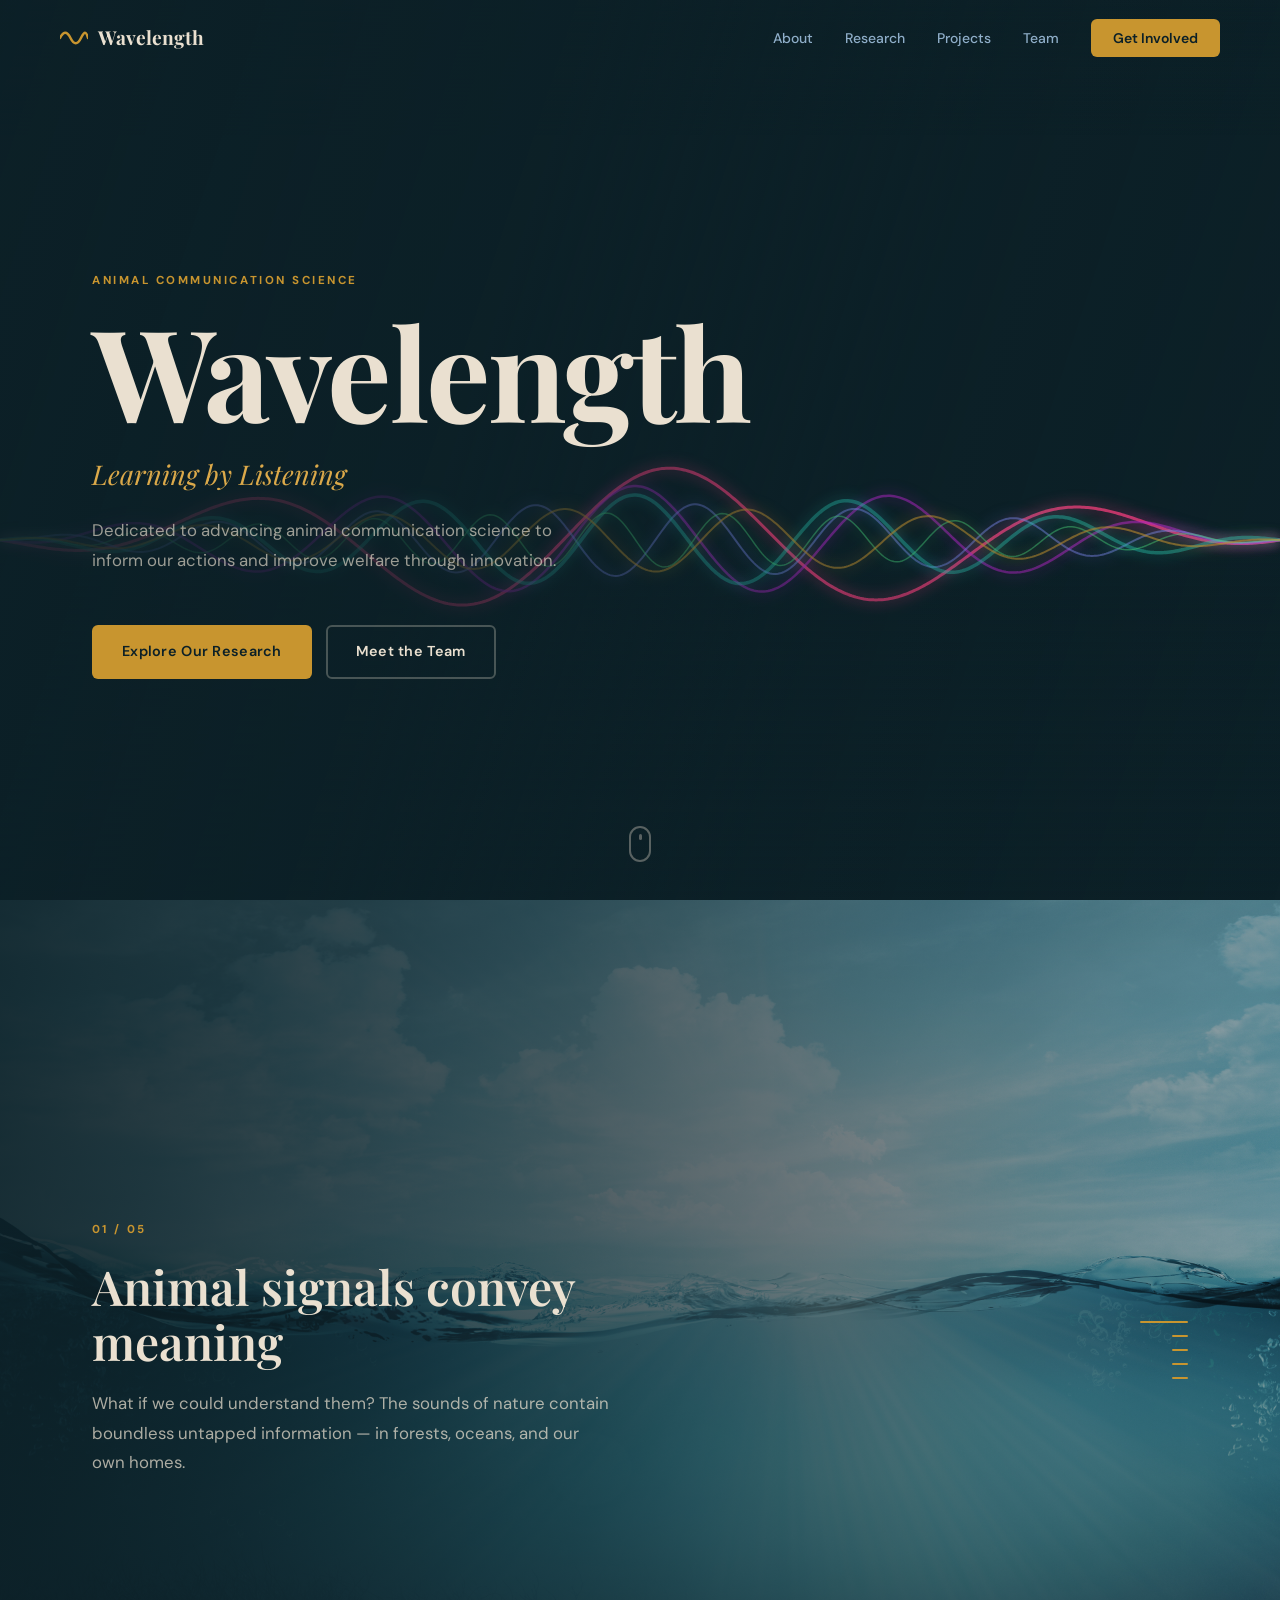
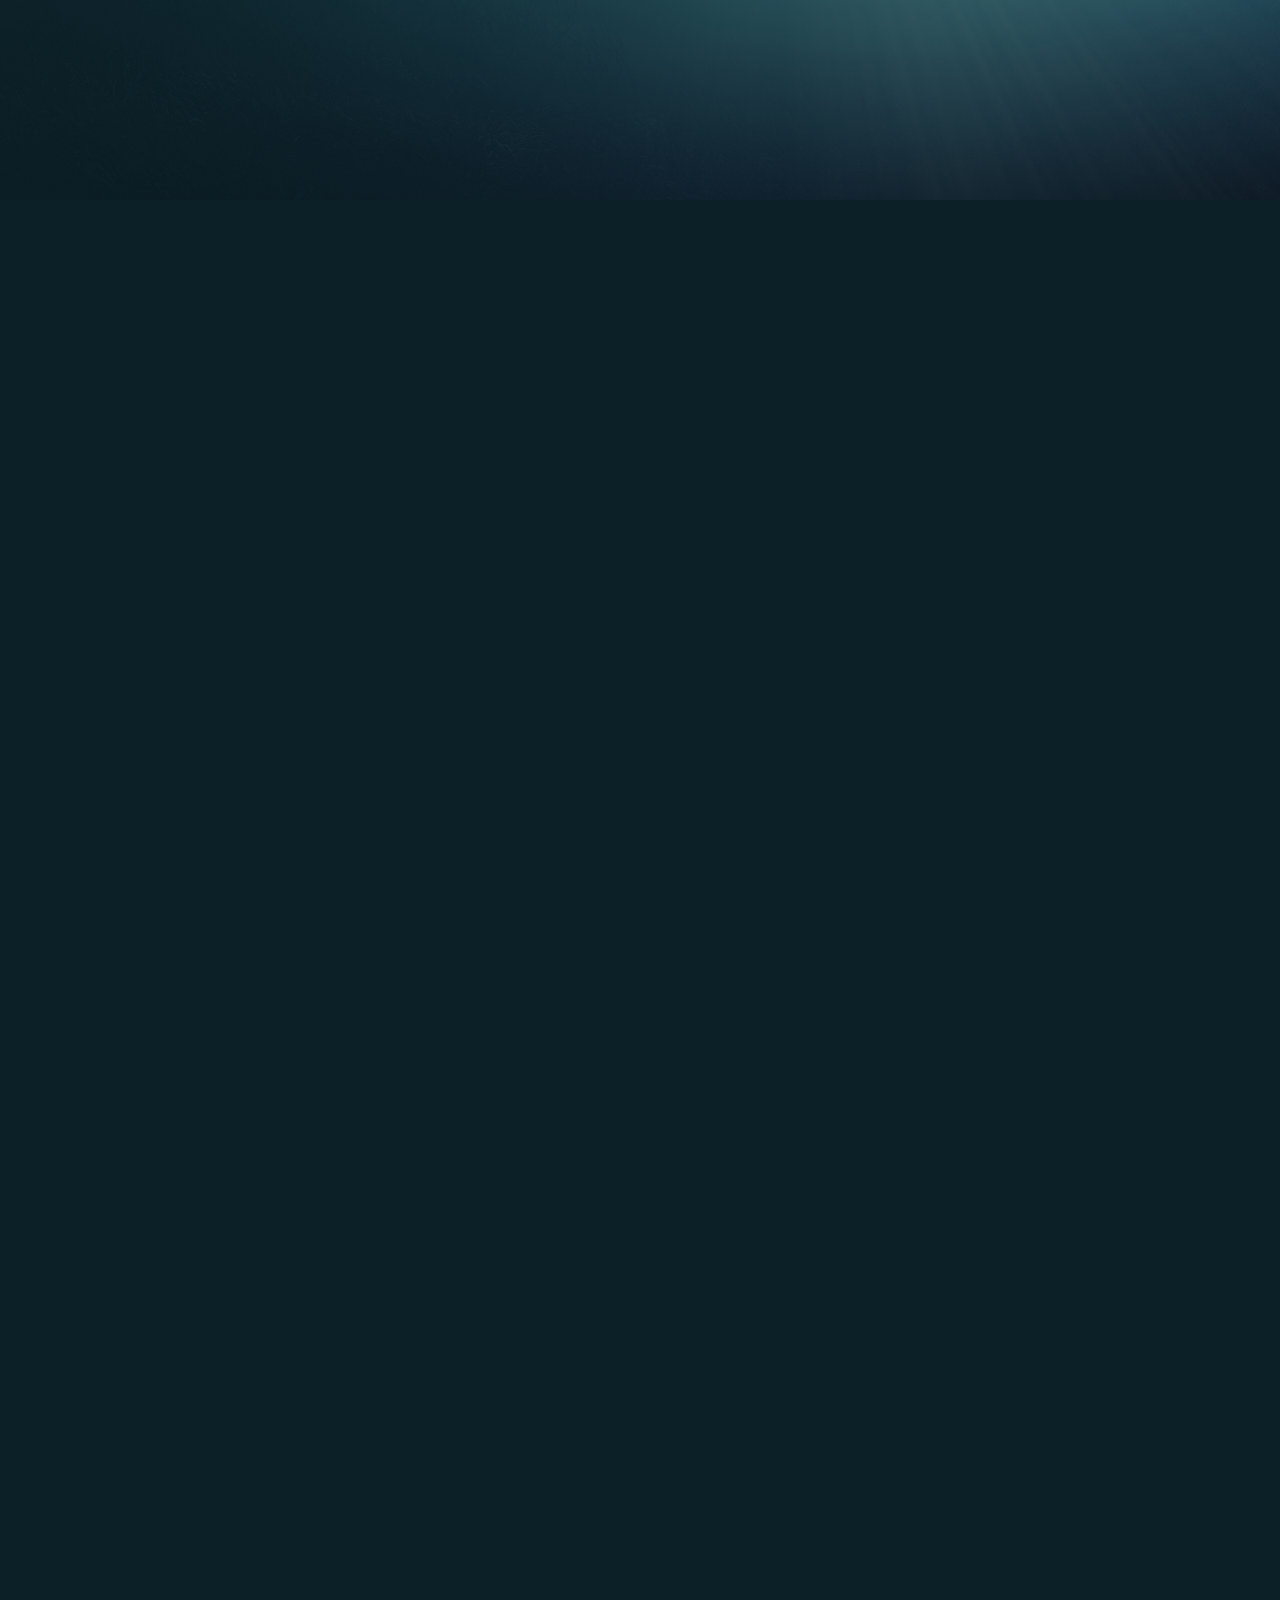
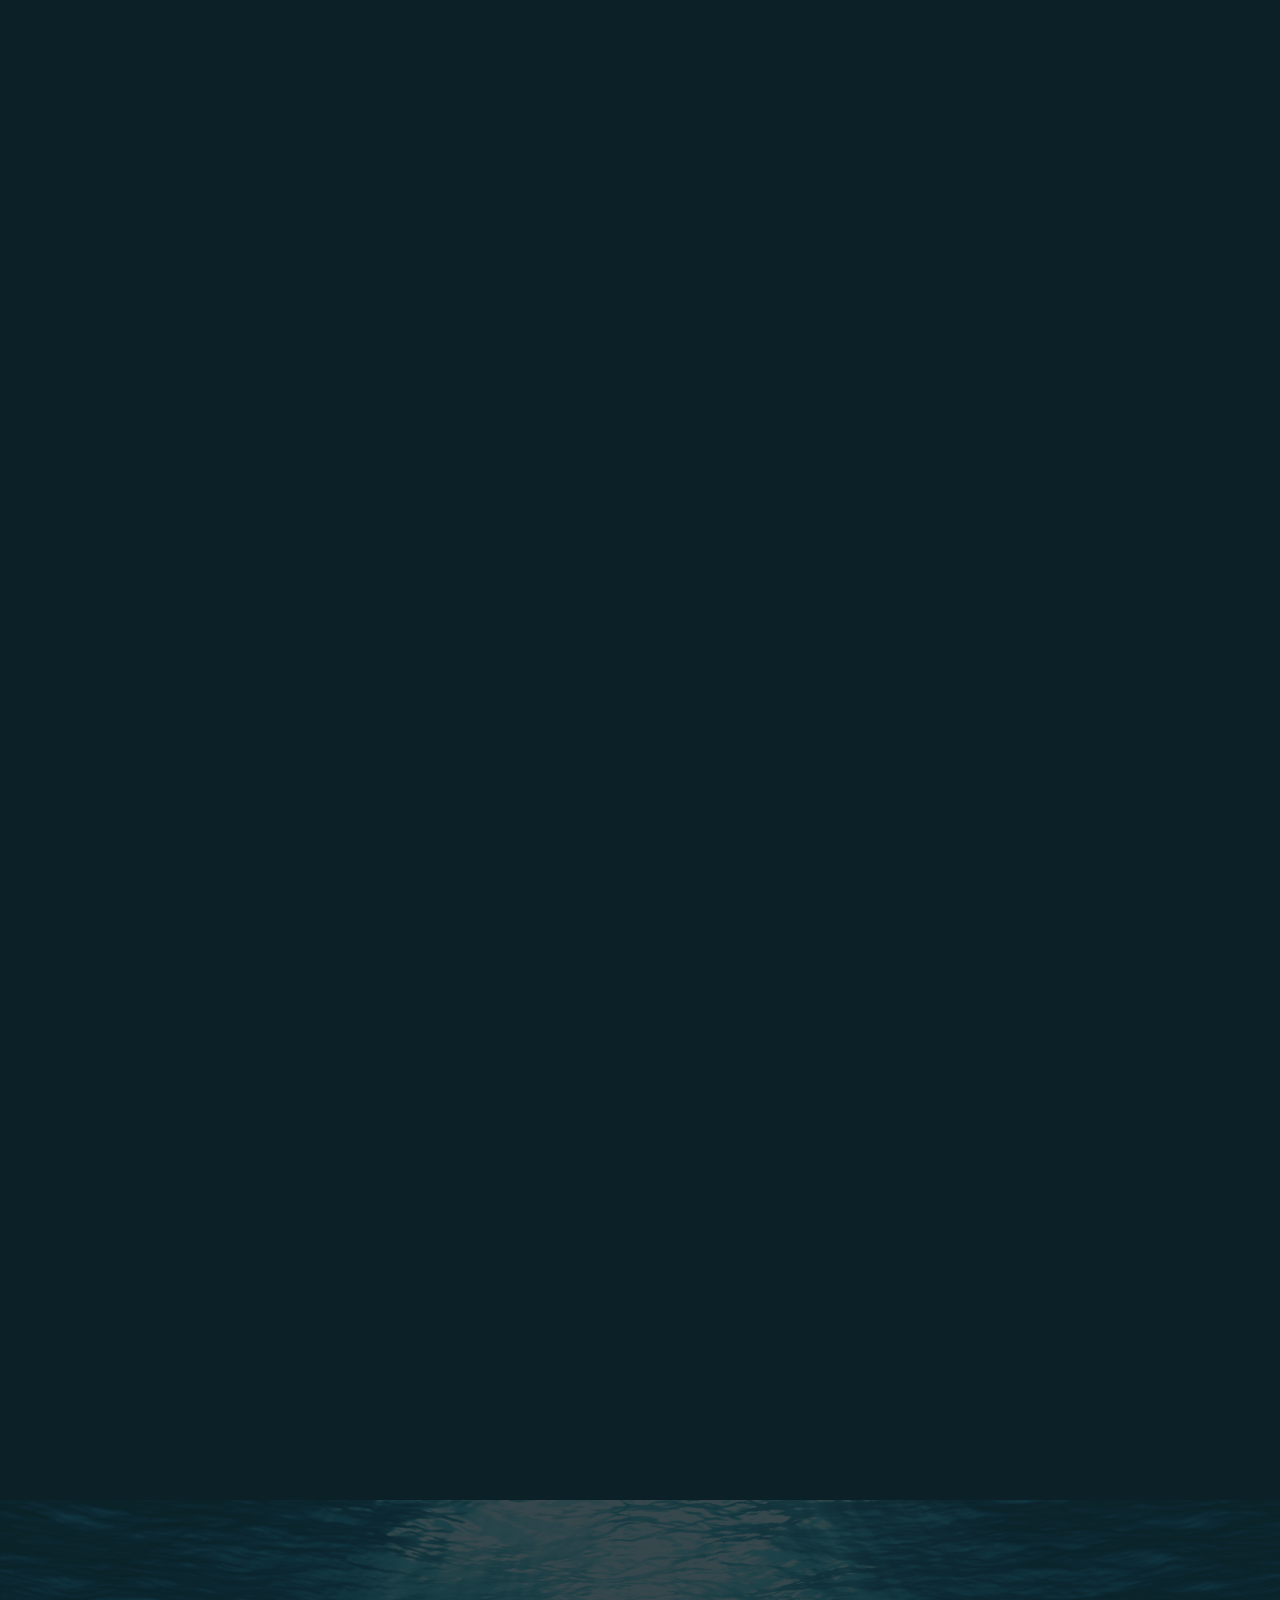
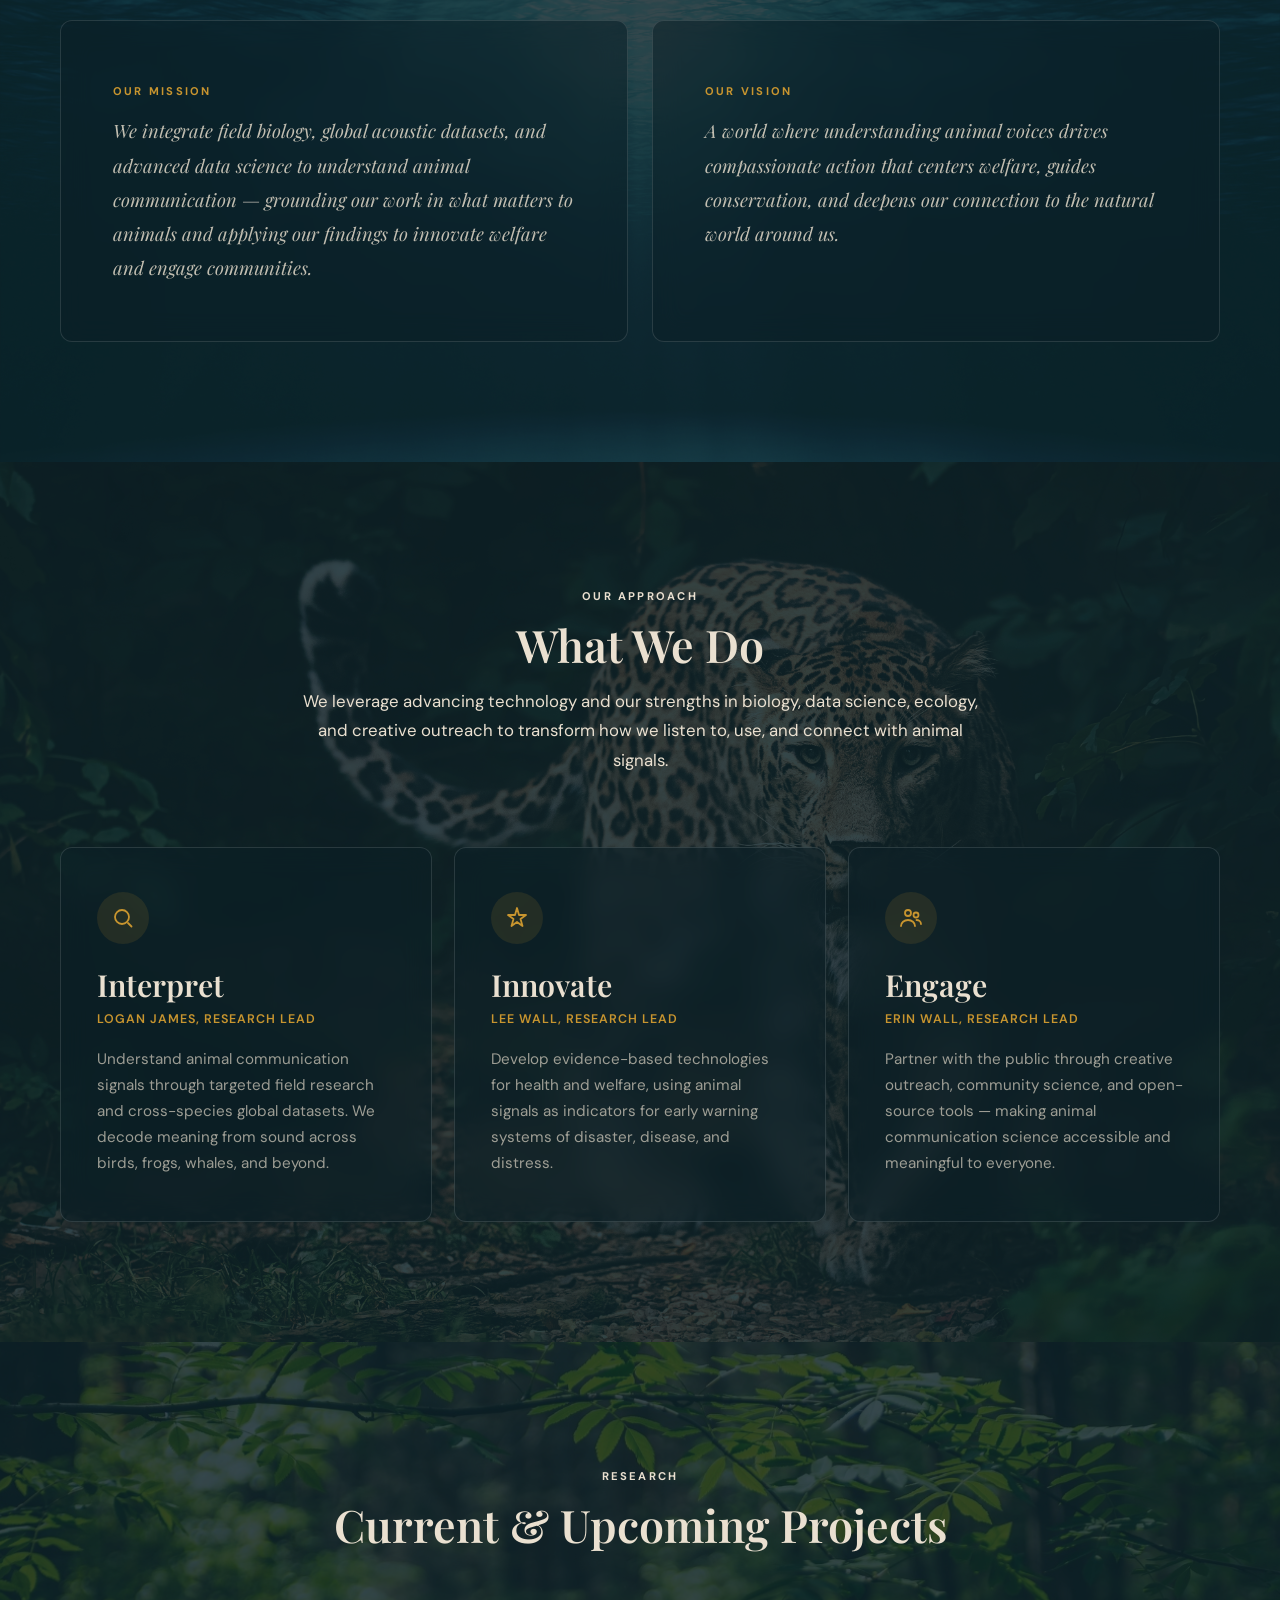
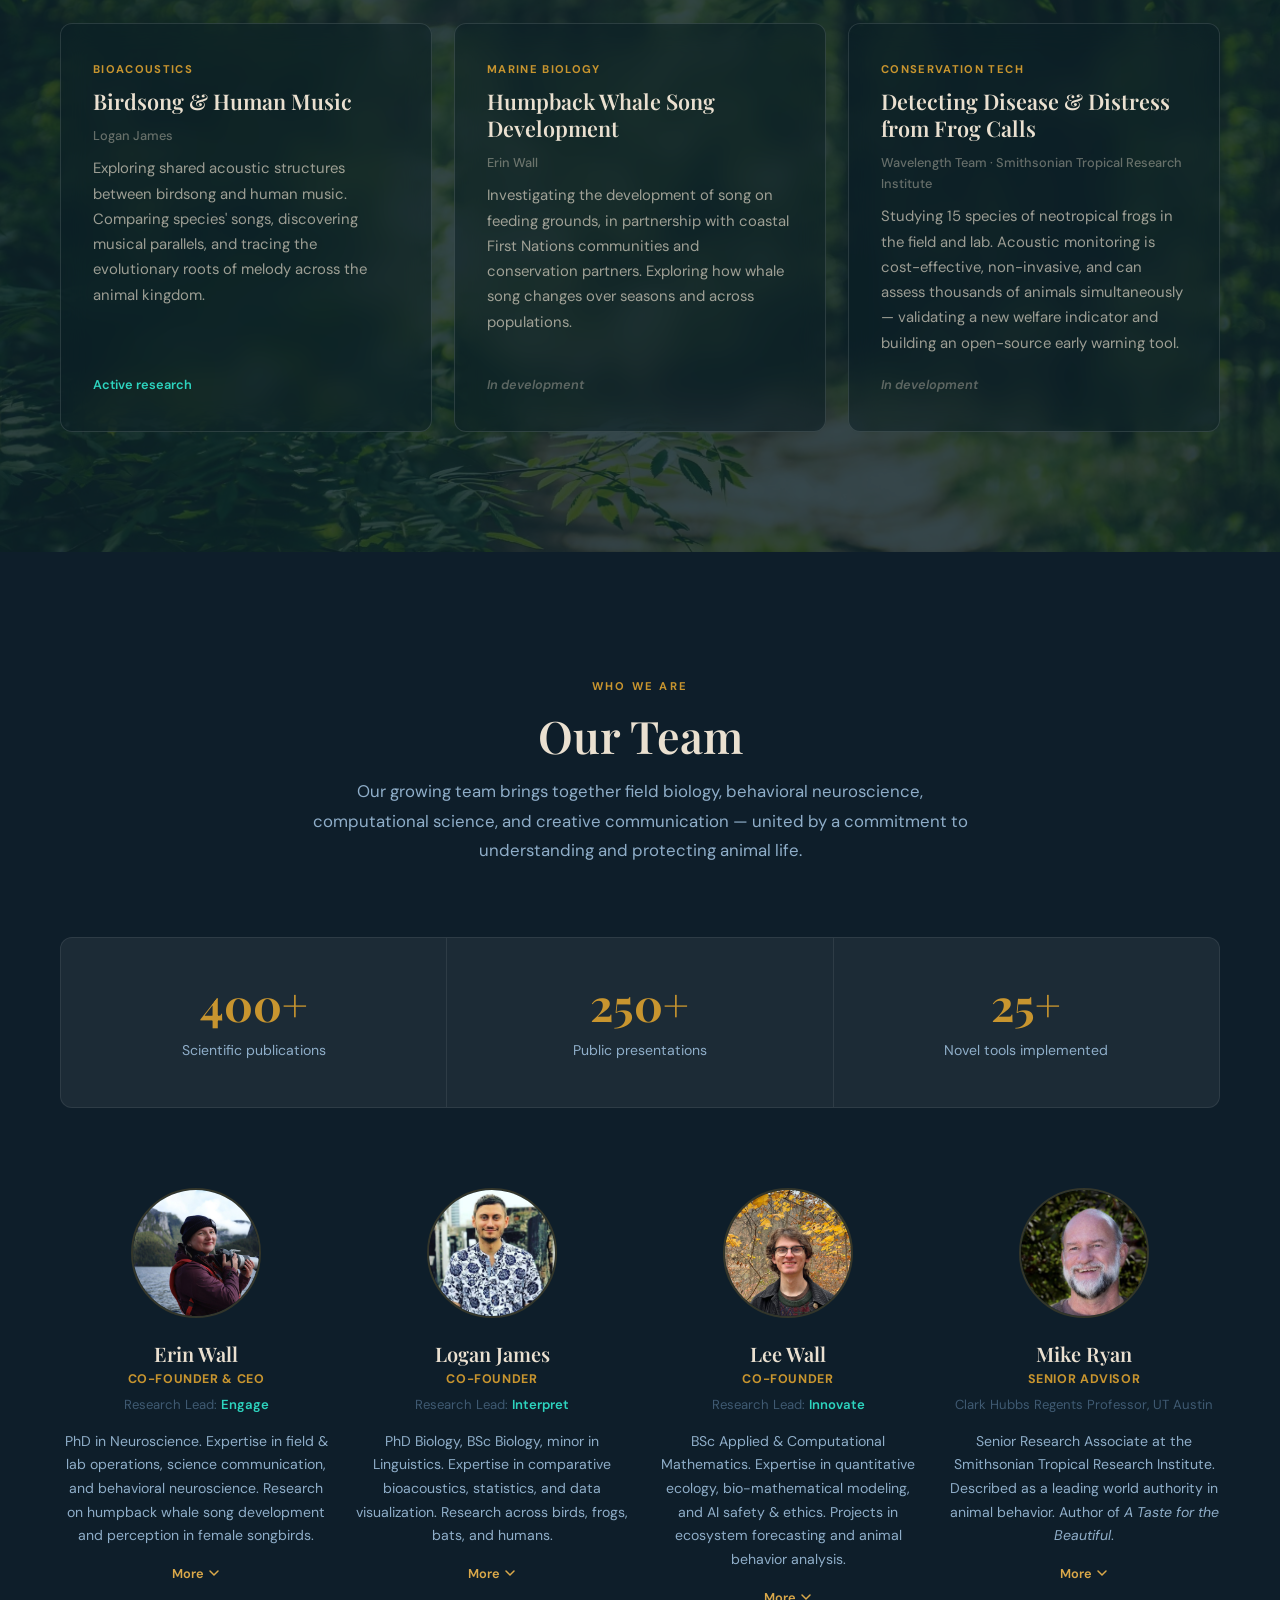
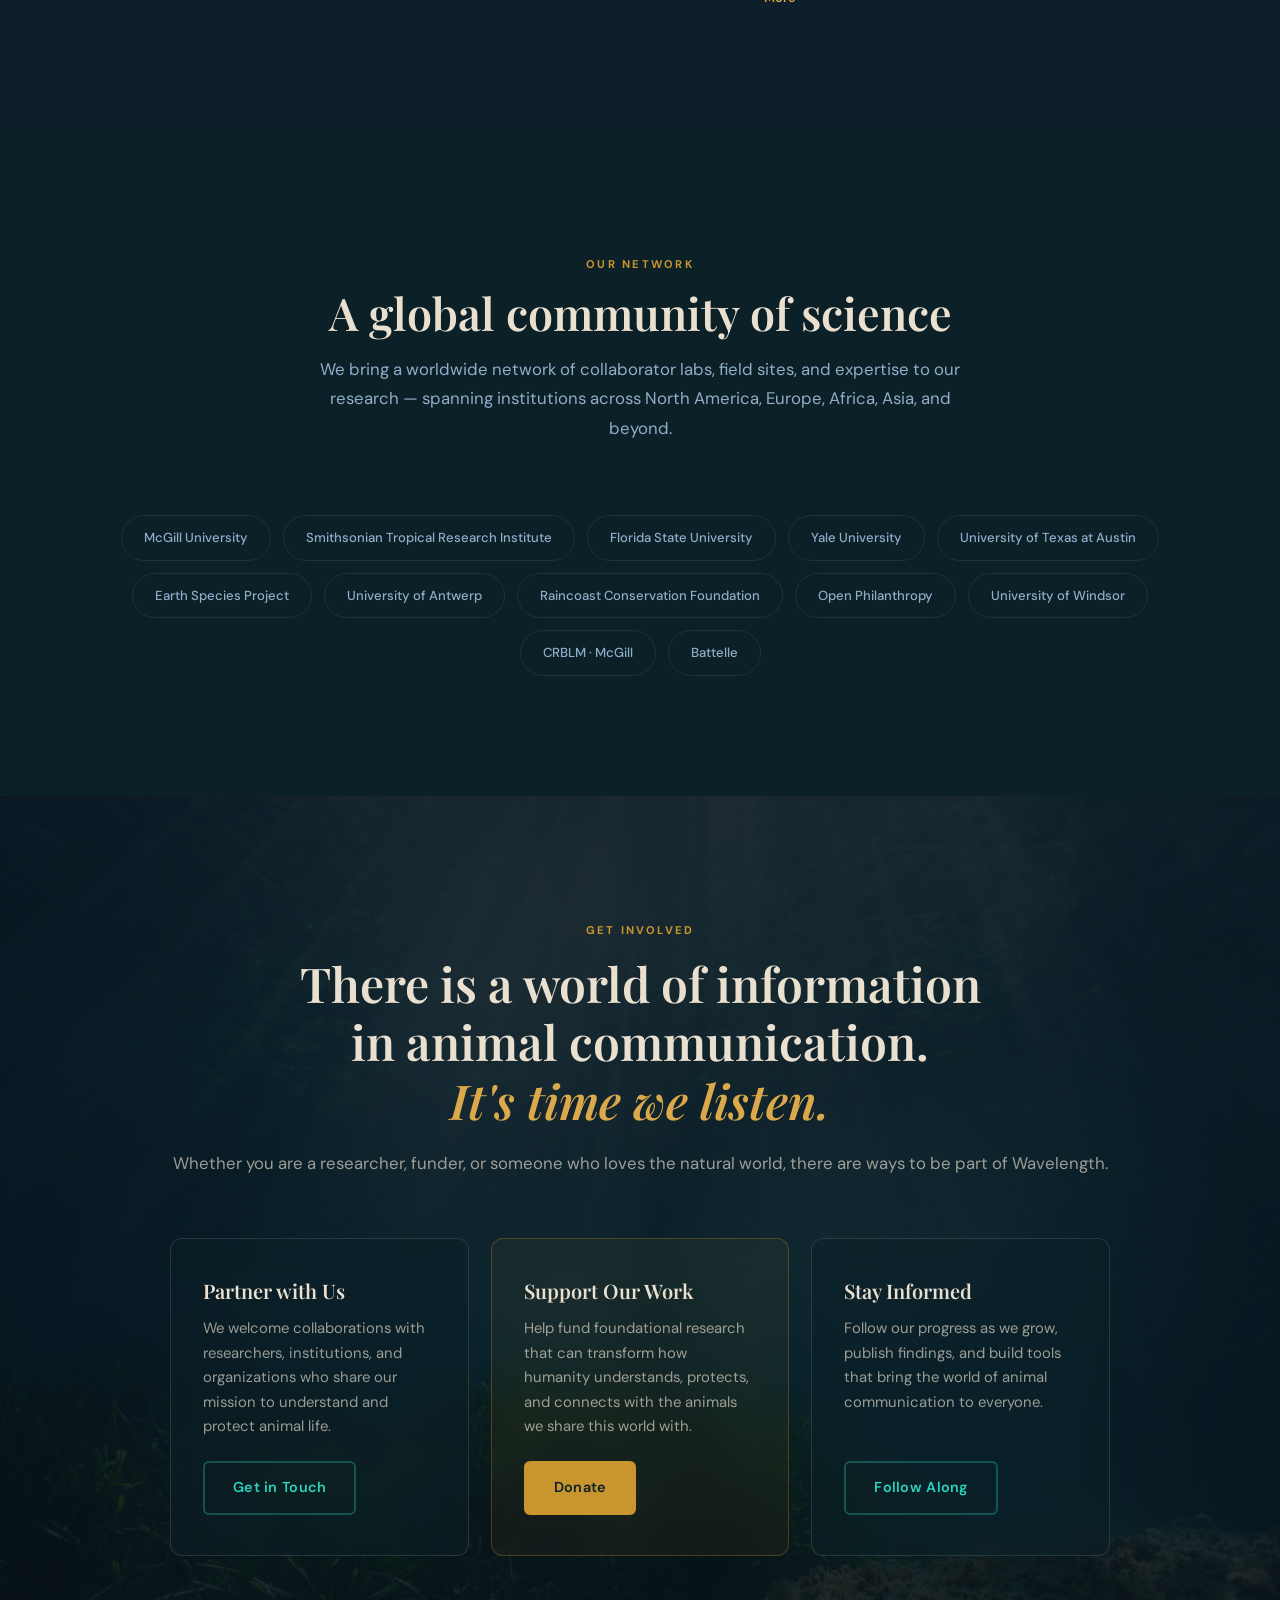
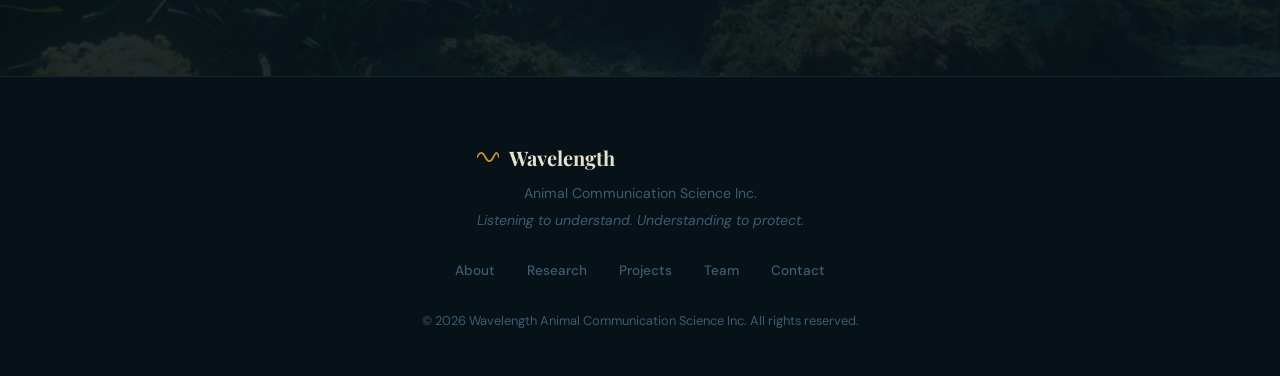
==== commit ad9eabcf: "v2: Real photos, filmstrip narrative, Playfair fonts, 3 research projects - Add 15 images from Lovab" ====
--- a/index.html
+++ b/index.html
@@ -10,7 +10,7 @@
     <title>Wavelength | Animal Communication Science</title>
     <link rel="preconnect" href="https://fonts.googleapis.com">
     <link rel="preconnect" href="https://fonts.gstatic.com" crossorigin>
-    <link href="https://fonts.googleapis.com/css2?family=Montserrat:wght@400;500;600;700;800&family=Inter:wght@300;400;500&display=swap" rel="stylesheet">
+    <link href="https://fonts.googleapis.com/css2?family=Playfair+Display:ital,wght@0,400;0,500;0,600;0,700;1,400;1,500&family=DM+Sans:ital,wght@0,300;0,400;0,500;0,600;0,700;1,400&display=swap" rel="stylesheet">
     <link rel="stylesheet" href="style.css">
 </head>
 <body>
@@ -22,14 +22,14 @@
         <div class="nav-container">
             <a href="#hero" class="nav-logo">
                 <svg width="28" height="18" viewBox="0 0 28 18" fill="none" class="logo-wave-svg" aria-hidden="true">
-                    <path d="M0 9 C3.5 2, 7 2, 10.5 9 C14 16, 17.5 16, 21 9 C24.5 2, 26 2, 28 9" stroke="#e84393" stroke-width="2.5" fill="none" stroke-linecap="round"/>
+                    <path d="M0 9 C3.5 2, 7 2, 10.5 9 C14 16, 17.5 16, 21 9 C24.5 2, 26 2, 28 9" stroke="#c8952f" stroke-width="2.5" fill="none" stroke-linecap="round"/>
                 </svg>
                 <span>Wavelength</span>
             </a>
             <ul class="nav-links" id="nav-links">
                 <li><a href="#mission">About</a></li>
                 <li><a href="#research">Research</a></li>
-                <li><a href="#project">Projects</a></li>
+                <li><a href="#projects">Projects</a></li>
                 <li><a href="#team">Team</a></li>
                 <li><a href="#connect" class="nav-cta">Get Involved</a></li>
             </ul>
@@ -48,31 +48,104 @@
         <div class="hero-content">
             <p class="hero-eyebrow">Animal Communication Science</p>
             <h1 class="hero-title">Wavelength</h1>
-            <p class="hero-question">What if we could understand them?</p>
-            <p class="hero-sub">The sounds of nature contain boundless untapped information.<br>Animals communicate to convey meaning. We're listening.</p>
+            <p class="hero-tagline"><em>Learning by Listening</em></p>
+            <p class="hero-sub">Dedicated to advancing animal communication science to inform our actions and improve welfare through innovation.</p>
             <div class="hero-actions">
-                <a href="#research" class="btn btn-primary">Explore Our Research</a>
-                <a href="#connect" class="btn btn-ghost">Support Our Work</a>
-            </div>
-        </div>
-        <a href="#mission" class="scroll-down" aria-label="Scroll to next section">
-            <svg width="20" height="28" viewBox="0 0 20 28" fill="none">
-                <path d="M10 2v20M3 16l7 8 7-8" stroke="currentColor" stroke-width="1.5" stroke-linecap="round" stroke-linejoin="round"/>
-            </svg>
+                <a href="#projects" class="btn btn-primary">Explore Our Research</a>
+                <a href="#team" class="btn btn-ghost">Meet the Team</a>
+            </div>
+        </div>
+        <a href="#filmstrip" class="scroll-down" aria-label="Scroll to next section">
+            <div class="scroll-mouse">
+                <div class="scroll-dot"></div>
+            </div>
         </a>
     </section>
 
     <!-- ═══════════════════════════════════════
+         STICKY FILMSTRIP — Scroll Narrative
+    ═══════════════════════════════════════ -->
+    <div id="filmstrip" class="filmstrip-wrap">
+        <div class="filmstrip-sticky">
+
+            <!-- Background slides -->
+            <div class="filmstrip-slide active" data-slide="0">
+                <img src="images/bg-ocean-surface.jpeg" alt="" loading="eager">
+                <div class="filmstrip-slide-overlay"></div>
+            </div>
+            <div class="filmstrip-slide" data-slide="1">
+                <img src="images/monkeys-diana.jpeg" alt="" loading="lazy">
+                <div class="filmstrip-slide-overlay"></div>
+            </div>
+            <div class="filmstrip-slide" data-slide="2">
+                <img src="images/tsunami-sign.jpeg" alt="" loading="lazy">
+                <div class="filmstrip-slide-overlay"></div>
+            </div>
+            <div class="filmstrip-slide" data-slide="3">
+                <img src="images/frog.jpeg" alt="" loading="lazy">
+                <div class="filmstrip-slide-overlay"></div>
+            </div>
+            <div class="filmstrip-slide" data-slide="4">
+                <img src="images/whale-aerial.jpeg" alt="" loading="lazy">
+                <div class="filmstrip-slide-overlay"></div>
+            </div>
+
+            <!-- Content overlay -->
+            <div class="filmstrip-content">
+                <div class="filmstrip-text-area">
+                    <div class="filmstrip-text-slide active" data-slide="0">
+                        <span class="filmstrip-counter">01 / 05</span>
+                        <h2>Animal signals convey meaning</h2>
+                        <p>What if we could understand them? The sounds of nature contain boundless untapped information — in forests, oceans, and our own homes.</p>
+                    </div>
+                    <div class="filmstrip-text-slide" data-slide="1">
+                        <span class="filmstrip-counter">02 / 05</span>
+                        <h2>Can we interpret these signals?</h2>
+                        <p>Diana monkeys emit distinct alarm calls for the crowned eagle and the leopard. Other species — and now humans — heed the warning. We're only beginning to listen.</p>
+                    </div>
+                    <div class="filmstrip-text-slide" data-slide="2">
+                        <span class="filmstrip-counter">03 / 05</span>
+                        <h2>Can these signals inform our actions?</h2>
+                        <p>Animals detected the 2004 Tsunami hours before our systems did. Many fled to higher ground — and people who followed survived. Early detection saves lives.</p>
+                    </div>
+                    <div class="filmstrip-text-slide" data-slide="3">
+                        <span class="filmstrip-counter">04 / 05</span>
+                        <h2>Can we help them by listening?</h2>
+                        <p>Distress and pain alter how animals communicate. If we understand and monitor these changes at scale, we can direct resources to help — across wildlife, livestock, and our own companions.</p>
+                    </div>
+                    <div class="filmstrip-text-slide" data-slide="4">
+                        <span class="filmstrip-counter">05 / 05</span>
+                        <h2>When we connect, we act</h2>
+                        <p>The discovery of humpback whale song helped bring an end to commercial whaling. Understanding animal voices drives compassionate action. There is a world of information in animal communication — it's time we listen.</p>
+                    </div>
+                </div>
+
+                <!-- Progress indicator -->
+                <div class="filmstrip-progress" aria-hidden="true">
+                    <div class="filmstrip-dot active" data-dot="0"></div>
+                    <div class="filmstrip-dot" data-dot="1"></div>
+                    <div class="filmstrip-dot" data-dot="2"></div>
+                    <div class="filmstrip-dot" data-dot="3"></div>
+                    <div class="filmstrip-dot" data-dot="4"></div>
+                </div>
+            </div>
+
+        </div>
+    </div>
+
+    <!-- ═══════════════════════════════════════
          MISSION & VISION
     ═══════════════════════════════════════ -->
-    <section id="mission">
+    <section id="mission" class="section-photo-bg">
+        <img src="images/bg-underwater.jpeg" alt="" class="section-bg-img" loading="lazy">
+        <div class="section-bg-overlay"></div>
         <div class="section-container">
             <div class="mission-grid">
-                <div class="mission-block mission-primary reveal">
+                <div class="glass-card reveal">
                     <span class="section-label">Our Mission</span>
                     <p class="mission-text">We integrate field biology, global acoustic datasets, and advanced data science to understand animal communication — grounding our work in what matters to animals and applying our findings to innovate welfare and engage communities.</p>
                 </div>
-                <div class="mission-block mission-secondary reveal reveal-delay-1">
+                <div class="glass-card reveal reveal-delay-1">
                     <span class="section-label">Our Vision</span>
                     <p class="mission-text">A world where understanding animal voices drives compassionate action that centers welfare, guides conservation, and deepens our connection to the natural world around us.</p>
                 </div>
@@ -81,155 +154,93 @@
     </section>
 
     <!-- ═══════════════════════════════════════
-         WHY IT MATTERS
-    ═══════════════════════════════════════ -->
-    <section id="impact">
-        <div class="section-container">
-            <div class="section-header reveal">
-                <span class="section-label">Why It Matters</span>
-                <h2>Can these signals change our world?</h2>
-            </div>
-            <div class="impact-grid">
-                <div class="impact-card reveal">
-                    <div class="impact-icon">
-                        <svg width="32" height="32" viewBox="0 0 32 32" fill="none" aria-hidden="true">
-                            <path d="M16 3L29 26H3L16 3Z" stroke="#e84393" stroke-width="1.8" fill="none" stroke-linejoin="round"/>
-                            <line x1="16" y1="13" x2="16" y2="19" stroke="#e84393" stroke-width="2" stroke-linecap="round"/>
-                            <circle cx="16" cy="22" r="1.2" fill="#e84393"/>
-                        </svg>
-                    </div>
-                    <h3>Early Warning</h3>
-                    <p>Many species can sense disaster hours, days, even weeks ahead of human systems. During the 2004 Tsunami, animals fled to higher ground while our systems failed. Understanding their signals could save lives.</p>
-                </div>
-                <div class="impact-card reveal reveal-delay-1">
-                    <div class="impact-icon">
-                        <svg width="32" height="32" viewBox="0 0 32 32" fill="none" aria-hidden="true">
-                            <path d="M16 28C16 28 4 20 4 11a7 7 0 0 1 12-4.9A7 7 0 0 1 28 11c0 9-12 17-12 17Z" stroke="#a855f7" stroke-width="1.8" fill="none"/>
-                        </svg>
-                    </div>
-                    <h3>Welfare Innovation</h3>
-                    <p>Distress and pain alter how animals communicate, but we're limited in what we can observe. Acoustic monitoring offers a non-invasive, scalable window into animal wellbeing — letting us help them by listening.</p>
-                </div>
-                <div class="impact-card reveal reveal-delay-2">
-                    <div class="impact-icon">
-                        <svg width="32" height="32" viewBox="0 0 32 32" fill="none" aria-hidden="true">
-                            <circle cx="16" cy="16" r="12" stroke="#2dd4bf" stroke-width="1.8"/>
-                            <path d="M10 16c2-4 10-4 12 0" stroke="#2dd4bf" stroke-width="1.8" stroke-linecap="round"/>
-                            <circle cx="12" cy="12" r="1.5" fill="#2dd4bf"/>
-                            <circle cx="20" cy="12" r="1.5" fill="#2dd4bf"/>
-                        </svg>
-                    </div>
-                    <h3>Conservation Action</h3>
-                    <p>The discovery of humpback whale song helped end commercial whaling. When we connect with animal voices, we act. Understanding communication deepens empathy and galvanizes protection of the species that share our world.</p>
-                </div>
-                <div class="impact-card reveal reveal-delay-3">
-                    <div class="impact-icon">
-                        <svg width="32" height="32" viewBox="0 0 32 32" fill="none" aria-hidden="true">
-                            <circle cx="16" cy="16" r="12" stroke="#4ade80" stroke-width="1.8"/>
-                            <path d="M10 13c2-3 10-3 12 2s-1 8-6 8-8-4-6-10" stroke="#4ade80" stroke-width="1.8" stroke-linecap="round" fill="none"/>
-                        </svg>
-                    </div>
-                    <h3>Disease Detection</h3>
-                    <p>Disease alters how animals sound. If we can detect these acoustic signatures, we can identify and mitigate spread — across wildlife populations, livestock, and companion animals — before it's too late.</p>
-                </div>
-            </div>
-            <div class="challenge-block reveal">
-                <p class="challenge-stat">Only a small fraction of the species that communicate have been studied.</p>
-                <p class="challenge-sub">Technology is advancing faster than the research needed to guide it. We're here to close that gap — connecting biology, data science, and creative outreach to transform how the world listens.</p>
-            </div>
-        </div>
-    </section>
-
-    <!-- ═══════════════════════════════════════
          RESEARCH PILLARS
     ═══════════════════════════════════════ -->
-    <section id="research">
+    <section id="research" class="section-photo-bg">
+        <img src="images/leopard.jpeg" alt="" class="section-bg-img" loading="lazy">
+        <div class="section-bg-overlay"></div>
         <div class="section-container">
             <div class="section-header reveal">
                 <span class="section-label">Our Approach</span>
-                <h2>Three pillars of research</h2>
+                <h2>What We Do</h2>
                 <p class="section-intro">We leverage advancing technology and our strengths in biology, data science, ecology, and creative outreach to transform how we listen to, use, and connect with animal signals.</p>
             </div>
             <div class="pillars-grid">
-                <div class="pillar-card reveal">
-                    <div class="pillar-number">01</div>
+                <div class="glass-card pillar-card reveal">
+                    <div class="pillar-icon-wrap">
+                        <svg width="24" height="24" viewBox="0 0 24 24" fill="none" aria-hidden="true">
+                            <circle cx="11" cy="11" r="7" stroke="currentColor" stroke-width="1.8"/>
+                            <path d="M17 17l3.5 3.5" stroke="currentColor" stroke-width="1.8" stroke-linecap="round"/>
+                        </svg>
+                    </div>
                     <h3 class="pillar-title">Interpret</h3>
-                    <p class="pillar-lead">Understand what animals are saying</p>
-                    <ul class="pillar-list">
-                        <li>Targeted field research across diverse species</li>
-                        <li>Cross-species global acoustic dataset analysis</li>
-                        <li>Mapping calls to behavioral function and context</li>
-                        <li>Vocal learning, repertoire structure, and social dynamics</li>
-                    </ul>
-                </div>
-                <div class="pillar-card pillar-featured reveal reveal-delay-1">
-                    <div class="pillar-number">02</div>
+                    <p class="pillar-lead">Logan James, Research Lead</p>
+                    <p class="pillar-desc">Understand animal communication signals through targeted field research and cross-species global datasets. We decode meaning from sound across birds, frogs, whales, and beyond.</p>
+                </div>
+                <div class="glass-card pillar-card reveal reveal-delay-1">
+                    <div class="pillar-icon-wrap">
+                        <svg width="24" height="24" viewBox="0 0 24 24" fill="none" aria-hidden="true">
+                            <path d="M12 2l2 7h7l-5.5 4 2 7L12 16l-5.5 4 2-7L3 9h7z" stroke="currentColor" stroke-width="1.8" stroke-linejoin="round" fill="none"/>
+                        </svg>
+                    </div>
                     <h3 class="pillar-title">Innovate</h3>
-                    <p class="pillar-lead">Build evidence-based tools for welfare</p>
-                    <ul class="pillar-list">
-                        <li>Acoustic indicators of disease, distress, and pain</li>
-                        <li>Scalable early warning systems using animal signals</li>
-                        <li>Open-source monitoring tools for researchers</li>
-                        <li>Non-invasive, cost-effective solutions for the field</li>
-                    </ul>
-                </div>
-                <div class="pillar-card reveal reveal-delay-2">
-                    <div class="pillar-number">03</div>
+                    <p class="pillar-lead">Lee Wall, Research Lead</p>
+                    <p class="pillar-desc">Develop evidence-based technologies for health and welfare, using animal signals as indicators for early warning systems of disaster, disease, and distress.</p>
+                </div>
+                <div class="glass-card pillar-card reveal reveal-delay-2">
+                    <div class="pillar-icon-wrap">
+                        <svg width="24" height="24" viewBox="0 0 24 24" fill="none" aria-hidden="true">
+                            <circle cx="9" cy="7" r="3" stroke="currentColor" stroke-width="1.8"/>
+                            <circle cx="17" cy="9" r="2.5" stroke="currentColor" stroke-width="1.8"/>
+                            <path d="M2 20c0-3.3 3.1-6 7-6s7 2.7 7 6" stroke="currentColor" stroke-width="1.8" stroke-linecap="round"/>
+                            <path d="M17.5 14c2 0 4.5 1.3 4.5 4" stroke="currentColor" stroke-width="1.8" stroke-linecap="round"/>
+                        </svg>
+                    </div>
                     <h3 class="pillar-title">Engage</h3>
-                    <p class="pillar-lead">Partner with the public in discovery</p>
-                    <ul class="pillar-list">
-                        <li>Creative science communication and storytelling</li>
-                        <li>Community science and participatory research</li>
-                        <li>Open-source tools to tune into the natural world</li>
-                        <li>Science exhibitions and public education programs</li>
-                    </ul>
-                </div>
-            </div>
-        </div>
-    </section>
-
-    <!-- ═══════════════════════════════════════
-         FEATURED PROJECT
-    ═══════════════════════════════════════ -->
-    <section id="project">
-        <div class="section-container">
-            <div class="project-inner">
-                <div class="project-text reveal">
-                    <span class="section-label">Featured Research</span>
-                    <h2>Detecting disease and distress from calls alone</h2>
-                    <p class="project-desc">Acoustic monitoring is cost-effective, non-invasive, and can track thousands of animals at once. Our foundational project tests whether we can detect disease and stress in animals by listening — creating a scalable window into animal welfare that does not require capture or laboratory analysis.</p>
-                    <div class="project-details">
-                        <div class="project-detail">
-                            <strong>Focus Species</strong>
-                            <span>15 species of neotropical frogs</span>
-                        </div>
-                        <div class="project-detail">
-                            <strong>Setting</strong>
-                            <span>Field & lab at the Smithsonian Tropical Research Institute</span>
-                        </div>
-                        <div class="project-detail">
-                            <strong>Validation</strong>
-                            <span>Acoustic analysis paired with stress hormone &amp; disease samples</span>
-                        </div>
-                        <div class="project-detail">
-                            <strong>Application</strong>
-                            <span>Open-source app applied to cross-species global acoustic datasets</span>
-                        </div>
-                    </div>
-                    <div class="project-chain">Early detection &rarr; early intervention &rarr; saves resources and lives</div>
-                </div>
-                <div class="project-visual reveal reveal-delay-1">
-                    <div class="project-badge">
-                        <div class="badge-inner">
-                            <span class="badge-num">15</span>
-                            <span class="badge-label">frog species</span>
-                        </div>
-                    </div>
-                    <div class="project-institution">
-                        <span>In partnership with</span>
-                        <strong>Smithsonian Tropical<br>Research Institute</strong>
-                    </div>
-                </div>
+                    <p class="pillar-lead">Erin Wall, Research Lead</p>
+                    <p class="pillar-desc">Partner with the public through creative outreach, community science, and open-source tools — making animal communication science accessible and meaningful to everyone.</p>
+                </div>
+            </div>
+        </div>
+    </section>
+
+    <!-- ═══════════════════════════════════════
+         RESEARCH PROJECTS
+    ═══════════════════════════════════════ -->
+    <section id="projects" class="section-photo-bg">
+        <img src="images/forest-path.jpeg" alt="" class="section-bg-img" loading="lazy">
+        <div class="section-bg-overlay"></div>
+        <div class="section-container">
+            <div class="section-header reveal">
+                <span class="section-label">Research</span>
+                <h2>Current &amp; Upcoming Projects</h2>
+            </div>
+            <div class="projects-grid">
+
+                <div class="glass-card project-card reveal">
+                    <span class="project-tag">Bioacoustics</span>
+                    <h3>Birdsong &amp; Human Music</h3>
+                    <p class="project-researcher">Logan James</p>
+                    <p class="project-desc">Exploring shared acoustic structures between birdsong and human music. Comparing species' songs, discovering musical parallels, and tracing the evolutionary roots of melody across the animal kingdom.</p>
+                    <p class="project-status project-active">Active research</p>
+                </div>
+
+                <div class="glass-card project-card reveal reveal-delay-1">
+                    <span class="project-tag">Marine Biology</span>
+                    <h3>Humpback Whale Song Development</h3>
+                    <p class="project-researcher">Erin Wall</p>
+                    <p class="project-desc">Investigating the development of song on feeding grounds, in partnership with coastal First Nations communities and conservation partners. Exploring how whale song changes over seasons and across populations.</p>
+                    <p class="project-status project-upcoming">In development</p>
+                </div>
+
+                <div class="glass-card project-card reveal reveal-delay-2">
+                    <span class="project-tag">Conservation Tech</span>
+                    <h3>Detecting Disease &amp; Distress from Frog Calls</h3>
+                    <p class="project-researcher">Wavelength Team · Smithsonian Tropical Research Institute</p>
+                    <p class="project-desc">Studying 15 species of neotropical frogs in the field and lab. Acoustic monitoring is cost-effective, non-invasive, and can assess thousands of animals simultaneously — validating a new welfare indicator and building an open-source early warning tool.</p>
+                    <p class="project-status project-upcoming">In development</p>
+                </div>
+
             </div>
         </div>
     </section>
@@ -241,8 +252,8 @@
         <div class="section-container">
             <div class="section-header reveal">
                 <span class="section-label">Who We Are</span>
-                <h2>Science, technology, and nature — united</h2>
-                <p class="section-intro">Our growing team brings together field biology, behavioral neuroscience, computational science, and creative communication, united by a shared commitment to understanding and protecting animal life.</p>
+                <h2>Our Team</h2>
+                <p class="section-intro">Our growing team brings together field biology, behavioral neuroscience, computational science, and creative communication — united by a commitment to understanding and protecting animal life.</p>
             </div>
             <div class="team-stats reveal">
                 <div class="stat">
@@ -260,63 +271,75 @@
             </div>
             <div class="team-grid">
 
-                <!-- Erin Wall -->
                 <div class="team-card reveal">
-                    <div class="team-photo team-photo-erin">
-                        <!-- To add photo: replace the initials div below with:
-                             <img src="images/team/erin-wall.jpg" alt="Erin Wall"> -->
-                        <span class="team-initials">EW</span>
+                    <div class="team-photo-wrap">
+                        <img src="images/team/erin-wall.jpeg" alt="Erin Wall" loading="lazy">
                     </div>
                     <div class="team-info">
                         <h3>Erin Wall</h3>
                         <p class="team-role">Co-Founder &amp; CEO</p>
                         <p class="team-focus">Research Lead: <em>Engage</em></p>
-                        <p class="team-bio">Expertise in field &amp; lab operations, science communication, and behavioral neuroscience &amp; ecology. PhD in Neuroscience. Research on humpback whale song development and perception in female songbirds. Explorers Club Fjallraven Field Grant and Mitacs Elevate Postdoctoral Fellowship recipient.</p>
-                    </div>
-                </div>
-
-                <!-- Logan James -->
+                        <p class="team-bio">PhD in Neuroscience. Expertise in field &amp; lab operations, science communication, and behavioral neuroscience. Research on humpback whale song development and perception in female songbirds.</p>
+                        <button class="team-more-btn" aria-expanded="false">
+                            More <svg width="12" height="12" viewBox="0 0 12 12" fill="none" aria-hidden="true"><path d="M2 4l4 4 4-4" stroke="currentColor" stroke-width="1.5" stroke-linecap="round"/></svg>
+                        </button>
+                        <div class="team-more-content">
+                            <p>Awards: Explorers Club Fjallraven Field Grant, Mitacs Elevate Postdoctoral Fellowship, Fonds de Recherche du Quebec International Internship Award.</p>
+                        </div>
+                    </div>
+                </div>
+
                 <div class="team-card reveal reveal-delay-1">
-                    <div class="team-photo team-photo-logan">
-                        <!-- To add photo: replace the initials div below with:
-                             <img src="images/team/logan-james.jpg" alt="Logan James"> -->
-                        <span class="team-initials">LJ</span>
+                    <div class="team-photo-wrap">
+                        <img src="images/team/logan-james.jpeg" alt="Logan James" loading="lazy">
                     </div>
                     <div class="team-info">
                         <h3>Logan James</h3>
                         <p class="team-role">Co-Founder</p>
                         <p class="team-focus">Research Lead: <em>Interpret</em></p>
-                        <p class="team-bio">Expertise in comparative bioacoustic analysis, statistics, experimental design, and data visualization. PhD in Biology, BSc Biology with a minor in Linguistics. Smithsonian Postdoctoral Fellow, Earth Species Project Research Fellow, and AAAS Program for Excellence in Science awardee. Research spans birds, frogs, bats, and humans.</p>
-                    </div>
-                </div>
-
-                <!-- Lee Wall -->
+                        <p class="team-bio">PhD Biology, BSc Biology, minor in Linguistics. Expertise in comparative bioacoustics, statistics, and data visualization. Research across birds, frogs, bats, and humans.</p>
+                        <button class="team-more-btn" aria-expanded="false">
+                            More <svg width="12" height="12" viewBox="0 0 12 12" fill="none" aria-hidden="true"><path d="M2 4l4 4 4-4" stroke="currentColor" stroke-width="1.5" stroke-linecap="round"/></svg>
+                        </button>
+                        <div class="team-more-content">
+                            <p>Awards: Smithsonian Postdoctoral Fellowship, Earth Species Project Research Fellowship, AAAS Program for Excellence in Science.</p>
+                        </div>
+                    </div>
+                </div>
+
                 <div class="team-card reveal reveal-delay-2">
-                    <div class="team-photo team-photo-lee">
-                        <!-- To add photo: replace the initials div below with:
-                             <img src="images/team/lee-wall.jpg" alt="Lee Wall"> -->
-                        <span class="team-initials">LW</span>
+                    <div class="team-photo-wrap">
+                        <img src="images/team/lee-wall.jpeg" alt="Lee Wall" loading="lazy">
                     </div>
                     <div class="team-info">
                         <h3>Lee Wall</h3>
                         <p class="team-role">Co-Founder</p>
                         <p class="team-focus">Research Lead: <em>Innovate</em></p>
-                        <p class="team-bio">Expertise in quantitative ecology, bio-mathematical modeling, biosecurity, and AI safety &amp; ethics. BSc in Applied &amp; Computational Mathematics. AI x Bio Research Fellow (ERA &amp; Cambridge Biosecurity Hub), FutureKind Fellow, and Open Philanthropy Career Development Fellow. Projects in ecosystem forecasting, coral reef recovery, and behavioral analysis.</p>
-                    </div>
-                </div>
-
-                <!-- Mike Ryan -->
+                        <p class="team-bio">BSc Applied &amp; Computational Mathematics. Expertise in quantitative ecology, bio-mathematical modeling, and AI safety &amp; ethics. Projects in ecosystem forecasting and animal behavior analysis.</p>
+                        <button class="team-more-btn" aria-expanded="false">
+                            More <svg width="12" height="12" viewBox="0 0 12 12" fill="none" aria-hidden="true"><path d="M2 4l4 4 4-4" stroke="currentColor" stroke-width="1.5" stroke-linecap="round"/></svg>
+                        </button>
+                        <div class="team-more-content">
+                            <p>Awards: AI x Bio Research Fellowship (ERA &amp; Cambridge Biosecurity Hub), FutureKind Fellowship, Open Philanthropy Career Development Fellowship.</p>
+                        </div>
+                    </div>
+                </div>
+
                 <div class="team-card reveal reveal-delay-3">
-                    <div class="team-photo team-photo-mike">
-                        <!-- To add photo: replace the initials div below with:
-                             <img src="images/team/mike-ryan.jpg" alt="Mike Ryan"> -->
-                        <span class="team-initials">MR</span>
+                    <div class="team-photo-wrap">
+                        <img src="images/team/mike-ryan.jpeg" alt="Mike Ryan" loading="lazy">
                     </div>
                     <div class="team-info">
                         <h3>Mike Ryan</h3>
                         <p class="team-role">Senior Advisor</p>
                         <p class="team-focus">Clark Hubbs Regents Professor, UT Austin</p>
-                        <p class="team-bio">Senior Research Associate at the Smithsonian Tropical Research Institute. Recognized as a leading world authority in animal behavior. Distinguished Animal Behaviorist Lifetime Achievement Award and E.O. Wilson Naturalist Award recipient. Author of <em>A Taste for the Beautiful: The Evolution of Attraction</em>.</p>
+                        <p class="team-bio">Senior Research Associate at the Smithsonian Tropical Research Institute. Described as a leading world authority in animal behavior. Author of <em>A Taste for the Beautiful</em>.</p>
+                        <button class="team-more-btn" aria-expanded="false">
+                            More <svg width="12" height="12" viewBox="0 0 12 12" fill="none" aria-hidden="true"><path d="M2 4l4 4 4-4" stroke="currentColor" stroke-width="1.5" stroke-linecap="round"/></svg>
+                        </button>
+                        <div class="team-more-content">
+                            <p>Awards: Distinguished Animal Behaviorist Lifetime Achievement Award, E.O. Wilson Naturalist Award. Over four decades studying animal communication and mate choice.</p>
+                        </div>
                     </div>
                 </div>
 
@@ -332,7 +355,7 @@
             <div class="section-header reveal">
                 <span class="section-label">Our Network</span>
                 <h2>A global community of science</h2>
-                <p class="section-intro">We bring a worldwide network of collaborator labs, field sites, and invited expertise to our research — spanning institutions across North America, Europe, Africa, Asia, and beyond.</p>
+                <p class="section-intro">We bring a worldwide network of collaborator labs, field sites, and expertise to our research — spanning institutions across North America, Europe, Africa, Asia, and beyond.</p>
             </div>
             <div class="network-logos reveal">
                 <span>McGill University</span>
@@ -345,54 +368,39 @@
                 <span>Raincoast Conservation Foundation</span>
                 <span>Open Philanthropy</span>
                 <span>University of Windsor</span>
-                <span>CRBLM</span>
+                <span>CRBLM · McGill</span>
                 <span>Battelle</span>
             </div>
         </div>
     </section>
 
     <!-- ═══════════════════════════════════════
-         CONNECT
-    ═══════════════════════════════════════ -->
-    <section id="connect">
+         CONNECT / CTA
+    ═══════════════════════════════════════ -->
+    <section id="connect" class="section-photo-bg">
+        <img src="images/bg-seagrass.jpeg" alt="" class="section-bg-img" loading="lazy">
+        <div class="section-bg-overlay section-bg-overlay-dark"></div>
         <div class="section-container">
             <div class="connect-inner">
-                <div class="section-header reveal" style="margin-bottom: 20px;">
+                <div class="reveal">
                     <span class="section-label">Get Involved</span>
-                </div>
-                <h2 class="connect-heading reveal">There is a world of information<br>in animal communication.<br><span>It's time we listen.</span></h2>
-                <p class="connect-sub reveal">Whether you are a researcher, funder, or someone who loves the natural world, there are ways to be part of Wavelength.</p>
+                    <h2 class="connect-heading">There is a world of information<br>in animal communication.<br><em>It's time we listen.</em></h2>
+                    <p class="connect-sub">Whether you are a researcher, funder, or someone who loves the natural world, there are ways to be part of Wavelength.</p>
+                </div>
                 <div class="connect-options">
-                    <div class="connect-card reveal">
-                        <div class="connect-card-icon">
-                            <svg width="28" height="28" viewBox="0 0 28 28" fill="none" aria-hidden="true">
-                                <circle cx="14" cy="14" r="11" stroke="#2dd4bf" stroke-width="1.8"/>
-                                <path d="M9 14h10M14 9v10" stroke="#2dd4bf" stroke-width="1.8" stroke-linecap="round"/>
-                            </svg>
-                        </div>
+                    <div class="glass-card connect-card reveal">
                         <h3>Partner with Us</h3>
                         <p>We welcome collaborations with researchers, institutions, and organizations who share our mission to understand and protect animal life.</p>
                         <a href="mailto:info@wavelengthscience.org" class="btn btn-outline">Get in Touch</a>
                     </div>
-                    <div class="connect-card connect-card-featured reveal reveal-delay-1">
-                        <div class="connect-card-icon">
-                            <svg width="28" height="28" viewBox="0 0 28 28" fill="none" aria-hidden="true">
-                                <path d="M14 24C14 24 3 17 3 9a6 6 0 0 1 11-3.3A6 6 0 0 1 25 9c0 8-11 15-11 15Z" stroke="#e84393" stroke-width="1.8" fill="none"/>
-                            </svg>
-                        </div>
+                    <div class="glass-card connect-card connect-card-featured reveal reveal-delay-1">
                         <h3>Support Our Work</h3>
                         <p>Help fund foundational research that can transform how humanity understands, protects, and connects with the animals we share this world with.</p>
                         <a href="mailto:info@wavelengthscience.org" class="btn btn-primary">Donate</a>
                     </div>
-                    <div class="connect-card reveal reveal-delay-2">
-                        <div class="connect-card-icon">
-                            <svg width="28" height="28" viewBox="0 0 28 28" fill="none" aria-hidden="true">
-                                <rect x="3" y="7" width="22" height="15" rx="2" stroke="#818cf8" stroke-width="1.8"/>
-                                <path d="M3 11l11 7 11-7" stroke="#818cf8" stroke-width="1.8" stroke-linecap="round"/>
-                            </svg>
-                        </div>
+                    <div class="glass-card connect-card reveal reveal-delay-2">
                         <h3>Stay Informed</h3>
-                        <p>Follow our progress as we grow, publish findings, and develop tools that bring the world of animal communication to everyone.</p>
+                        <p>Follow our progress as we grow, publish findings, and build tools that bring the world of animal communication to everyone.</p>
                         <a href="mailto:info@wavelengthscience.org" class="btn btn-outline">Follow Along</a>
                     </div>
                 </div>
@@ -408,7 +416,7 @@
             <div class="footer-brand">
                 <div class="footer-logo">
                     <svg width="22" height="14" viewBox="0 0 28 18" fill="none" aria-hidden="true">
-                        <path d="M0 9 C3.5 2, 7 2, 10.5 9 C14 16, 17.5 16, 21 9 C24.5 2, 26 2, 28 9" stroke="#e84393" stroke-width="2.2" fill="none" stroke-linecap="round"/>
+                        <path d="M0 9 C3.5 2, 7 2, 10.5 9 C14 16, 17.5 16, 21 9 C24.5 2, 26 2, 28 9" stroke="#c8952f" stroke-width="2.2" fill="none" stroke-linecap="round"/>
                     </svg>
                     <span>Wavelength</span>
                 </div>
@@ -418,7 +426,7 @@
             <nav class="footer-links" aria-label="Footer navigation">
                 <a href="#mission">About</a>
                 <a href="#research">Research</a>
-                <a href="#project">Projects</a>
+                <a href="#projects">Projects</a>
                 <a href="#team">Team</a>
                 <a href="#connect">Contact</a>
             </nav>
--- a/style.css
+++ b/style.css
@@ -1,65 +1,81 @@
 /* ================================================
    WAVELENGTH — Animal Communication Science
-   Stylesheet
+   Stylesheet  ·  v2
    ================================================ */
 
 /* ── Variables ───────────────────────────────── */
 :root {
-    --bg-primary:   #07111d;
-    --bg-secondary: #0c1e30;
-    --bg-tertiary:  #091a12;
-    --bg-surface:   rgba(255,255,255,0.04);
-    --bg-surface-h: rgba(255,255,255,0.07);
-
-    --pink:   #e84393;
-    --purple: #a855f7;
-    --teal:   #2dd4bf;
-    --indigo: #818cf8;
-    --green:  #4ade80;
-    --amber:  #fbbf24;
-
-    --text-primary:   #f0f6ff;
-    --text-secondary: #8faec9;
-    --text-muted:     #3f5a72;
-
-    --border:        rgba(255,255,255,0.07);
-    --border-accent: rgba(45,212,191,0.3);
-
-    --font-heading: 'Montserrat', sans-serif;
-    --font-body:    'Inter', sans-serif;
-
-    --max-w:    1160px;
-    --radius:   14px;
-    --ease:     0.3s ease;
-    --section-gap: 130px;
+    /* Backgrounds */
+    --bg-primary:   #0c2027;   /* deep ocean teal */
+    --bg-secondary: #0e1e2a;   /* dark blue-teal */
+    --bg-tertiary:  #071218;   /* darkest */
+    --bg-surface:   rgba(255,255,255,0.06);
+    --bg-surface-h: rgba(255,255,255,0.10);
+
+    /* Brand accents */
+    --gold:     #c8952f;
+    --gold-l:   #dba94a;
+    --teal:     #2dd4bf;
+    --pink:     #e84393;
+    --purple:   #a855f7;
+    --indigo:   #818cf8;
+    --green:    #4ade80;
+
+    /* Text */
+    --text-primary:   #eae0d0;   /* warm cream */
+    --text-secondary: #8faec9;   /* cool gray-blue */
+    --text-muted:     #3f5a72;   /* dim */
+
+    /* Borders */
+    --border:        rgba(255,255,255,0.08);
+    --border-gold:   rgba(200,149,47,0.35);
+    --border-teal:   rgba(45,212,191,0.3);
+
+    /* Typography */
+    --font-serif: 'Playfair Display', Georgia, serif;
+    --font-sans:  'DM Sans', system-ui, sans-serif;
+
+    /* Layout */
+    --max-w:   1160px;
+    --radius:  12px;
+    --ease:    0.3s ease;
+    --section-gap: 120px;
 }
 
 /* ── Reset ───────────────────────────────────── */
 *, *::before, *::after { box-sizing: border-box; margin: 0; padding: 0; }
 html   { scroll-behavior: smooth; font-size: 16px; }
-body   { font-family: var(--font-body); background: var(--bg-primary); color: var(--text-primary); line-height: 1.65; overflow-x: hidden; }
+body   { font-family: var(--font-sans); background: var(--bg-secondary); color: var(--text-primary); line-height: 1.65; overflow-x: hidden; }
 img    { max-width: 100%; display: block; }
 ul     { list-style: none; }
 a      { text-decoration: none; color: inherit; }
 button { font-family: inherit; cursor: pointer; border: none; background: none; }
+em     { font-style: italic; }
 
 /* ── Typography ──────────────────────────────── */
-h1, h2, h3, h4 { font-family: var(--font-heading); line-height: 1.12; }
-h2 { font-size: clamp(2rem, 3.8vw, 2.9rem); font-weight: 700; }
-h3 { font-size: 1.3rem; font-weight: 700; }
-
-/* ── Utility ─────────────────────────────────── */
-.section-container { max-width: var(--max-w); margin: 0 auto; }
+h1, h2, h3, h4 { font-family: var(--font-serif); line-height: 1.15; }
+h2 { font-size: clamp(2rem, 3.6vw, 2.8rem); font-weight: 600; }
+h3 { font-size: 1.4rem; font-weight: 600; }
+
+/* ── Utility: container ──────────────────────── */
+.section-container {
+    max-width: var(--max-w);
+    margin: 0 auto;
+}
+
+/* ── Utility: section label ──────────────────── */
 .section-label {
     display: inline-block;
-    font-family: var(--font-heading);
-    font-size: 0.72rem;
+    font-family: var(--font-sans);
+    font-size: 0.7rem;
     font-weight: 700;
-    letter-spacing: 0.18em;
+    letter-spacing: 0.2em;
     text-transform: uppercase;
-    color: var(--teal);
+    color: var(--gold);
     margin-bottom: 14px;
 }
+
+/* ── Utility: section header block ──────────── */
 .section-header {
     text-align: center;
     max-width: 680px;
@@ -72,14 +88,49 @@
     line-height: 1.75;
 }
 
+/* ── Utility: photo-backed section ──────────── */
+.section-photo-bg {
+    position: relative;
+    overflow: hidden;
+}
+.section-bg-img {
+    position: absolute;
+    inset: 0;
+    width: 100%;
+    height: 100%;
+    object-fit: cover;
+    object-position: center;
+}
+.section-bg-overlay {
+    position: absolute;
+    inset: 0;
+    background: rgba(12, 32, 39, 0.82);
+}
+.section-bg-overlay-dark {
+    background: rgba(7, 18, 24, 0.88);
+}
+.section-photo-bg .section-container {
+    position: relative;
+    z-index: 1;
+}
+
+/* ── Glass card ──────────────────────────────── */
+.glass-card {
+    background: rgba(12, 32, 39, 0.55);
+    backdrop-filter: blur(14px);
+    -webkit-backdrop-filter: blur(14px);
+    border: 1px solid rgba(255,255,255,0.12);
+    border-radius: var(--radius);
+}
+
 /* ── Buttons ─────────────────────────────────── */
 .btn {
     display: inline-flex;
     align-items: center;
     gap: 8px;
-    padding: 14px 30px;
-    border-radius: 50px;
-    font-family: var(--font-heading);
+    padding: 13px 28px;
+    border-radius: 6px;
+    font-family: var(--font-sans);
     font-size: 0.9rem;
     font-weight: 600;
     letter-spacing: 0.02em;
@@ -87,29 +138,27 @@
     transition: transform var(--ease), box-shadow var(--ease), background var(--ease), border-color var(--ease), color var(--ease);
 }
 .btn-primary {
-    background: var(--pink);
-    color: #fff;
+    background: var(--gold);
+    color: #0c2027;
 }
 .btn-primary:hover {
-    background: transparent;
-    border-color: var(--pink);
-    color: var(--pink);
+    background: var(--gold-l);
     transform: translateY(-2px);
-    box-shadow: 0 10px 36px rgba(232,67,147,0.28);
+    box-shadow: 0 8px 28px rgba(200,149,47,0.32);
 }
 .btn-ghost {
     background: transparent;
-    border-color: rgba(255,255,255,0.22);
+    border-color: rgba(234,224,208,0.28);
     color: var(--text-primary);
 }
 .btn-ghost:hover {
-    border-color: var(--teal);
-    color: var(--teal);
+    border-color: var(--gold);
+    color: var(--gold);
     transform: translateY(-2px);
 }
 .btn-outline {
     background: transparent;
-    border-color: var(--border-accent);
+    border-color: var(--border-teal);
     color: var(--teal);
 }
 .btn-outline:hover {
@@ -120,7 +169,7 @@
 /* ── Scroll Reveal ───────────────────────────── */
 .reveal {
     opacity: 0;
-    transform: translateY(36px);
+    transform: translateY(32px);
     transition: opacity 0.75s ease, transform 0.75s ease;
 }
 .reveal.visible { opacity: 1; transform: none; }
@@ -140,7 +189,7 @@
     transition: background 0.5s ease, padding 0.4s ease, box-shadow 0.5s ease;
 }
 #navbar.scrolled {
-    background: rgba(7,17,29,0.96);
+    background: rgba(12, 32, 39, 0.96);
     backdrop-filter: blur(24px);
     -webkit-backdrop-filter: blur(24px);
     padding: 14px 32px;
@@ -157,22 +206,20 @@
     display: flex;
     align-items: center;
     gap: 10px;
-    font-family: var(--font-heading);
+    font-family: var(--font-serif);
     font-weight: 700;
-    font-size: 1.15rem;
-    letter-spacing: -0.01em;
+    font-size: 1.2rem;
     color: var(--text-primary);
     transition: opacity var(--ease);
 }
-.nav-logo:hover { opacity: 0.85; }
-.logo-wave-svg { flex-shrink: 0; }
+.nav-logo:hover { opacity: 0.82; }
 .nav-links {
     display: flex;
     align-items: center;
-    gap: 34px;
+    gap: 32px;
 }
 .nav-links a {
-    font-family: var(--font-heading);
+    font-family: var(--font-sans);
     font-size: 0.875rem;
     font-weight: 500;
     color: var(--text-secondary);
@@ -184,23 +231,23 @@
     position: absolute;
     left: 0; bottom: -4px;
     width: 0; height: 1.5px;
-    background: var(--teal);
+    background: var(--gold);
     transition: width var(--ease);
 }
 .nav-links a:not(.nav-cta):hover { color: var(--text-primary); }
 .nav-links a:not(.nav-cta):hover::after { width: 100%; }
 .nav-cta {
     padding: 10px 22px;
-    background: var(--pink);
-    border-radius: 50px;
-    color: #fff !important;
+    background: var(--gold);
+    border-radius: 6px;
+    color: #0c2027 !important;
     font-weight: 600 !important;
-    transition: transform var(--ease), box-shadow var(--ease) !important;
 }
 .nav-cta::after { display: none !important; }
 .nav-cta:hover {
-    transform: translateY(-1px) !important;
-    box-shadow: 0 6px 20px rgba(232,67,147,0.38) !important;
+    background: var(--gold-l) !important;
+    transform: translateY(-1px);
+    box-shadow: 0 6px 18px rgba(200,149,47,0.32);
 }
 .nav-toggle { display: none; flex-direction: column; gap: 5px; padding: 4px; z-index: 220; }
 .nav-toggle span { display: block; width: 24px; height: 2px; background: var(--text-primary); border-radius: 2px; transition: var(--ease); }
@@ -234,11 +281,11 @@
     z-index: 1;
     pointer-events: none;
     background: linear-gradient(
-        105deg,
-        rgba(7,17,29,0.94) 0%,
-        rgba(7,17,29,0.78) 38%,
-        rgba(7,17,29,0.22) 65%,
-        rgba(7,17,29,0.05) 100%
+        108deg,
+        rgba(12,32,39,0.93) 0%,
+        rgba(12,32,39,0.75) 38%,
+        rgba(12,32,39,0.18) 65%,
+        transparent 100%
     );
 }
 .hero-content {
@@ -250,385 +297,364 @@
     width: 100%;
 }
 .hero-eyebrow {
-    font-family: var(--font-heading);
-    font-size: 0.75rem;
+    font-family: var(--font-sans);
+    font-size: 0.72rem;
+    font-weight: 700;
+    letter-spacing: 0.22em;
+    text-transform: uppercase;
+    color: var(--gold);
+    margin-bottom: 20px;
+    opacity: 0;
+    animation: fadeSlideUp 0.9s ease 0.2s forwards;
+}
+.hero-title {
+    font-family: var(--font-serif);
+    font-size: clamp(4.5rem, 10vw, 9rem);
+    font-weight: 700;
+    letter-spacing: -0.02em;
+    line-height: 0.95;
+    margin-bottom: 20px;
+    opacity: 0;
+    animation: fadeSlideUp 0.9s ease 0.4s forwards;
+    color: var(--text-primary);
+}
+.hero-tagline {
+    font-family: var(--font-serif);
+    font-size: clamp(1.2rem, 2.4vw, 1.7rem);
+    font-weight: 400;
+    font-style: italic;
+    color: var(--gold-l);
+    margin-bottom: 20px;
+    opacity: 0;
+    animation: fadeSlideUp 0.9s ease 0.6s forwards;
+}
+.hero-sub {
+    font-size: 1.05rem;
+    color: rgba(234,224,208,0.65);
+    line-height: 1.75;
+    max-width: 480px;
+    margin-bottom: 50px;
+    opacity: 0;
+    animation: fadeSlideUp 0.9s ease 0.8s forwards;
+}
+.hero-actions {
+    display: flex;
+    gap: 14px;
+    flex-wrap: wrap;
+    opacity: 0;
+    animation: fadeSlideUp 0.9s ease 1.0s forwards;
+}
+
+/* Mouse scroll indicator */
+.scroll-down {
+    position: absolute;
+    bottom: 38px;
+    left: 50%;
+    transform: translateX(-50%);
+    z-index: 2;
+    color: rgba(234,224,208,0.35);
+    transition: color var(--ease);
+}
+.scroll-down:hover { color: rgba(234,224,208,0.65); }
+.scroll-mouse {
+    width: 22px;
+    height: 36px;
+    border: 2px solid currentColor;
+    border-radius: 11px;
+    display: flex;
+    justify-content: center;
+    padding-top: 6px;
+}
+.scroll-dot {
+    width: 3px;
+    height: 6px;
+    background: currentColor;
+    border-radius: 2px;
+    animation: scrollDot 2.2s ease infinite;
+}
+
+
+/* ================================================
+   STICKY FILMSTRIP
+   ================================================ */
+.filmstrip-wrap {
+    height: 600vh;      /* 5 slides × 100vh + 1 buffer */
+    position: relative;
+    background: var(--bg-primary);
+}
+.filmstrip-sticky {
+    position: sticky;
+    top: 0;
+    height: 100vh;
+    overflow: hidden;
+}
+
+/* Slide backgrounds */
+.filmstrip-slide {
+    position: absolute;
+    inset: 0;
+    opacity: 0;
+    transition: opacity 0.8s ease;
+}
+.filmstrip-slide.active { opacity: 1; }
+.filmstrip-slide img {
+    position: absolute;
+    inset: 0;
+    width: 100%;
+    height: 100%;
+    object-fit: cover;
+    object-position: center;
+}
+.filmstrip-slide-overlay {
+    position: absolute;
+    inset: 0;
+    background: linear-gradient(
+        to right,
+        rgba(12,32,39,0.92) 0%,
+        rgba(12,32,39,0.72) 45%,
+        rgba(12,32,39,0.38) 100%
+    );
+}
+
+/* Content layer */
+.filmstrip-content {
+    position: absolute;
+    inset: 0;
+    z-index: 10;
+    display: flex;
+    align-items: center;
+    max-width: var(--max-w);
+    margin: 0 auto;
+    padding: 80px 32px;
+    width: 100%;
+    left: 50%;
+    transform: translateX(-50%);
+}
+.filmstrip-text-area {
+    flex: 1;
+    position: relative;
+    min-height: 260px;
+}
+.filmstrip-text-slide {
+    position: absolute;
+    top: 0; left: 0; right: 0;
+    opacity: 0;
+    transform: translateY(36px);
+    transition: opacity 0.55s ease, transform 0.55s ease;
+    pointer-events: none;
+    max-width: 620px;
+}
+.filmstrip-text-slide.active {
+    opacity: 1;
+    transform: none;
+    pointer-events: auto;
+}
+.filmstrip-counter {
+    display: block;
+    font-family: var(--font-sans);
+    font-size: 0.72rem;
     font-weight: 700;
     letter-spacing: 0.2em;
     text-transform: uppercase;
-    color: var(--teal);
-    margin-bottom: 18px;
-    opacity: 0;
-    animation: fadeSlideUp 0.9s ease 0.2s forwards;
-}
-.hero-title {
-    font-size: clamp(4.2rem, 10vw, 9rem);
-    font-weight: 800;
-    letter-spacing: -0.03em;
-    line-height: 0.95;
-    margin-bottom: 28px;
-    opacity: 0;
-    animation: fadeSlideUp 0.9s ease 0.4s forwards;
-    background: linear-gradient(140deg, #ffffff 30%, rgba(255,255,255,0.7) 100%);
-    -webkit-background-clip: text;
-    -webkit-text-fill-color: transparent;
-    background-clip: text;
-}
-.hero-question {
-    font-family: var(--font-heading);
-    font-size: clamp(1.25rem, 2.4vw, 1.7rem);
-    font-weight: 600;
-    color: var(--pink);
+    color: var(--gold);
     margin-bottom: 20px;
-    opacity: 0;
-    animation: fadeSlideUp 0.9s ease 0.6s forwards;
-}
-.hero-sub {
+}
+.filmstrip-text-slide h2 {
+    font-family: var(--font-serif);
+    font-size: clamp(2rem, 4vw, 3rem);
+    font-weight: 600;
+    color: var(--text-primary);
+    margin-bottom: 20px;
+    line-height: 1.15;
+}
+.filmstrip-text-slide p {
     font-size: 1.05rem;
-    color: var(--text-secondary);
+    color: rgba(234,224,208,0.72);
     line-height: 1.75;
-    max-width: 480px;
-    margin-bottom: 52px;
-    opacity: 0;
-    animation: fadeSlideUp 0.9s ease 0.8s forwards;
-}
-.hero-actions {
-    display: flex;
-    gap: 14px;
-    flex-wrap: wrap;
-    opacity: 0;
-    animation: fadeSlideUp 0.9s ease 1s forwards;
-}
-.scroll-down {
-    position: absolute;
-    bottom: 36px;
-    left: 50%;
-    transform: translateX(-50%);
-    z-index: 2;
-    color: var(--text-muted);
-    animation: scrollBounce 2.5s ease infinite;
-    transition: color var(--ease);
-}
-.scroll-down:hover { color: var(--text-secondary); }
+    max-width: 520px;
+}
+
+/* Progress dots */
+.filmstrip-progress {
+    display: flex;
+    flex-direction: column;
+    align-items: flex-end;
+    gap: 12px;
+    padding-left: 48px;
+}
+.filmstrip-dot {
+    width: 16px;
+    height: 2px;
+    background: var(--gold);
+    border-radius: 1px;
+    opacity: 0.25;
+    transition: width 0.4s ease, opacity 0.4s ease;
+}
+.filmstrip-dot.active {
+    width: 48px;
+    opacity: 1;
+}
 
 
 /* ================================================
    MISSION & VISION
    ================================================ */
 #mission {
-    background: var(--bg-secondary);
     padding: var(--section-gap) 32px;
 }
 .mission-grid {
     display: grid;
     grid-template-columns: 1fr 1fr;
-}
-.mission-block {
-    padding: 64px 56px;
-    background: var(--bg-surface);
-}
-.mission-primary { border-right: 3px solid var(--pink); }
-.mission-secondary {
-    border-left: 3px solid var(--teal);
-    background: rgba(45,212,191,0.03);
+    gap: 24px;
+}
+.mission-grid .glass-card {
+    padding: 56px 52px;
 }
 .mission-text {
+    font-family: var(--font-serif);
     font-size: 1.15rem;
     line-height: 1.85;
-    color: var(--text-primary);
+    color: rgba(234,224,208,0.82);
     font-style: italic;
-    font-weight: 300;
-    letter-spacing: 0.01em;
-}
-
-
-/* ================================================
-   WHY IT MATTERS
-   ================================================ */
-#impact {
-    background: var(--bg-primary);
+    font-weight: 400;
+}
+
+
+/* ================================================
+   PILLARS (RESEARCH APPROACH)
+   ================================================ */
+#research {
     padding: var(--section-gap) 32px;
 }
-.impact-grid {
-    display: grid;
-    grid-template-columns: repeat(4, 1fr);
-    gap: 20px;
-    margin-bottom: 56px;
-}
-.impact-card {
-    background: var(--bg-surface);
-    border: 1px solid var(--border);
-    border-radius: var(--radius);
-    padding: 36px 28px;
-    transition: transform var(--ease), background var(--ease), border-color var(--ease);
-}
-.impact-card:hover {
-    background: var(--bg-surface-h);
-    border-color: rgba(255,255,255,0.13);
-    transform: translateY(-5px);
-}
-.impact-icon { margin-bottom: 20px; }
-.impact-card h3 {
-    font-size: 1.05rem;
-    font-weight: 700;
-    margin-bottom: 12px;
-}
-.impact-card p {
-    font-size: 0.93rem;
-    color: var(--text-secondary);
-    line-height: 1.7;
-}
-.challenge-block {
-    text-align: center;
-    padding: 64px 48px;
-    border: 1px solid var(--border);
-    border-radius: var(--radius);
-    background: linear-gradient(135deg,
-        rgba(232,67,147,0.05) 0%,
-        rgba(45,212,191,0.04) 100%
-    );
-}
-.challenge-stat {
-    font-family: var(--font-heading);
-    font-size: clamp(1.3rem, 2.5vw, 1.8rem);
-    font-weight: 700;
-    color: var(--text-primary);
-    margin-bottom: 16px;
-    line-height: 1.3;
-}
-.challenge-sub {
-    font-size: 1.02rem;
-    color: var(--text-secondary);
-    max-width: 640px;
-    margin: 0 auto;
-    line-height: 1.7;
-}
-
-
-/* ================================================
-   RESEARCH PILLARS
-   ================================================ */
-#research {
-    background: var(--bg-secondary);
-    padding: var(--section-gap) 32px;
-}
+#research .section-header h2,
+#research .section-header p,
+#research .section-label { color: var(--text-primary); }
+#research .section-intro { color: rgba(234,224,208,0.65); }
 .pillars-grid {
     display: grid;
     grid-template-columns: repeat(3, 1fr);
     gap: 22px;
 }
 .pillar-card {
-    background: var(--bg-surface);
-    border: 1px solid var(--border);
-    border-radius: var(--radius);
-    padding: 48px 36px;
-    position: relative;
-    overflow: hidden;
-    transition: transform var(--ease), background var(--ease), border-color var(--ease);
-}
-.pillar-card::before {
-    content: '';
-    position: absolute;
-    top: 0; left: 0; right: 0;
-    height: 3px;
-    background: linear-gradient(90deg, var(--teal), var(--purple));
-    opacity: 0;
-    transition: opacity var(--ease);
-}
-.pillar-card:hover::before { opacity: 1; }
+    padding: 44px 36px;
+    transition: transform var(--ease), border-color var(--ease);
+}
 .pillar-card:hover {
-    transform: translateY(-7px);
-    background: var(--bg-surface-h);
-    border-color: rgba(255,255,255,0.11);
-}
-.pillar-featured {
-    border-color: rgba(45,212,191,0.22);
-    background: rgba(45,212,191,0.035);
-}
-.pillar-featured::before { opacity: 1; }
-.pillar-number {
-    font-family: var(--font-heading);
-    font-size: 4rem;
-    font-weight: 800;
-    color: rgba(255,255,255,0.04);
-    line-height: 1;
+    transform: translateY(-6px);
+    border-color: rgba(200,149,47,0.3);
+}
+.pillar-icon-wrap {
+    width: 52px;
+    height: 52px;
+    border-radius: 50%;
+    background: rgba(200,149,47,0.12);
+    display: flex;
+    align-items: center;
+    justify-content: center;
+    color: var(--gold);
+    margin-bottom: 24px;
+    transition: background var(--ease);
+}
+.pillar-card:hover .pillar-icon-wrap {
+    background: rgba(200,149,47,0.2);
+}
+.pillar-title {
+    font-family: var(--font-serif);
+    font-size: 1.9rem;
+    font-weight: 600;
+    color: var(--text-primary);
+    margin-bottom: 6px;
+}
+.pillar-lead {
+    font-family: var(--font-sans);
+    font-size: 0.78rem;
+    font-weight: 600;
+    letter-spacing: 0.08em;
+    text-transform: uppercase;
+    color: var(--gold);
     margin-bottom: 18px;
-    letter-spacing: -0.04em;
-}
-.pillar-title {
-    font-size: 1.9rem;
-    font-weight: 800;
-    margin-bottom: 10px;
-    color: var(--text-primary);
-}
-.pillar-featured .pillar-title { color: var(--teal); }
-.pillar-lead {
+}
+.pillar-desc {
     font-size: 0.95rem;
-    color: var(--text-secondary);
-    margin-bottom: 28px;
-    padding-bottom: 28px;
-    border-bottom: 1px solid var(--border);
-    line-height: 1.5;
-}
-.pillar-list {
+    color: rgba(234,224,208,0.65);
+    line-height: 1.7;
+}
+
+
+/* ================================================
+   RESEARCH PROJECTS
+   ================================================ */
+#projects {
+    padding: var(--section-gap) 32px;
+}
+#projects .section-header h2,
+#projects .section-label { color: var(--text-primary); }
+.projects-grid {
+    display: grid;
+    grid-template-columns: repeat(3, 1fr);
+    gap: 22px;
+}
+.project-card {
+    padding: 36px 32px;
     display: flex;
     flex-direction: column;
-    gap: 13px;
-}
-.pillar-list li {
-    font-size: 0.93rem;
-    color: var(--text-secondary);
-    padding-left: 22px;
-    position: relative;
-    line-height: 1.55;
-}
-.pillar-list li::before {
-    content: '→';
-    position: absolute;
-    left: 0;
-    color: var(--teal);
-    font-size: 0.8rem;
-    top: 1px;
-}
-
-
-/* ================================================
-   FEATURED PROJECT
-   ================================================ */
-#project {
-    background: var(--bg-tertiary);
-    padding: var(--section-gap) 32px;
-    position: relative;
-    overflow: hidden;
-}
-#project::before {
-    content: '';
-    position: absolute;
-    inset: 0;
-    background: radial-gradient(ellipse at 85% 50%, rgba(45,212,191,0.07) 0%, transparent 60%);
-    pointer-events: none;
-}
-.project-inner {
-    position: relative;
-    display: grid;
-    grid-template-columns: 1fr 280px;
-    gap: 90px;
-    align-items: center;
-}
-.project-text .section-label { display: block; margin-bottom: 16px; }
-.project-text h2 { margin-bottom: 24px; }
-.project-desc {
-    font-size: 1.05rem;
-    color: var(--text-secondary);
-    line-height: 1.75;
-    margin-bottom: 44px;
-}
-.project-details {
-    display: grid;
-    grid-template-columns: 1fr 1fr;
-    gap: 24px 32px;
-    margin-bottom: 40px;
-}
-.project-detail {
-    display: flex;
-    flex-direction: column;
-    gap: 5px;
-}
-.project-detail strong {
-    font-family: var(--font-heading);
+    gap: 10px;
+    transition: transform var(--ease), border-color var(--ease);
+}
+.project-card:hover {
+    transform: translateY(-5px);
+    border-color: rgba(200,149,47,0.3);
+}
+.project-tag {
+    display: inline-block;
+    font-family: var(--font-sans);
     font-size: 0.7rem;
     font-weight: 700;
-    letter-spacing: 0.13em;
+    letter-spacing: 0.12em;
     text-transform: uppercase;
-    color: var(--teal);
-}
-.project-detail span {
+    color: var(--gold);
+}
+.project-card h3 {
+    font-family: var(--font-serif);
+    font-size: 1.35rem;
+    font-weight: 600;
+    color: var(--text-primary);
+    line-height: 1.25;
+}
+.project-researcher {
+    font-size: 0.8rem;
+    color: rgba(234,224,208,0.4);
+    font-weight: 500;
+}
+.project-desc {
     font-size: 0.93rem;
-    color: var(--text-secondary);
-    line-height: 1.5;
-}
-.project-chain {
-    font-family: var(--font-heading);
-    font-size: 0.96rem;
-    font-weight: 600;
-    color: var(--pink);
-    padding: 16px 22px;
-    border-left: 3px solid var(--pink);
-    background: rgba(232,67,147,0.07);
-    border-radius: 0 8px 8px 0;
-    line-height: 1.5;
-}
-.project-visual {
-    display: flex;
-    flex-direction: column;
-    align-items: center;
-    gap: 28px;
-}
-.project-badge {
-    width: 200px;
-    height: 200px;
-    border-radius: 50%;
-    background: conic-gradient(from 0deg, var(--teal), var(--purple), var(--pink), var(--amber), var(--teal));
-    padding: 3.5px;
-    animation: rotateBadge 12s linear infinite;
-}
-.badge-inner {
-    width: 100%;
-    height: 100%;
-    border-radius: 50%;
-    background: var(--bg-tertiary);
-    display: flex;
-    flex-direction: column;
-    align-items: center;
-    justify-content: center;
-    gap: 2px;
-}
-.badge-num {
-    font-family: var(--font-heading);
-    font-size: 4.2rem;
-    font-weight: 800;
-    color: var(--text-primary);
-    line-height: 1;
-    letter-spacing: -0.04em;
-}
-.badge-label {
-    font-size: 0.88rem;
-    color: var(--text-secondary);
-}
-.project-institution {
-    text-align: center;
-}
-.project-institution span {
-    display: block;
-    font-size: 0.78rem;
-    color: var(--text-muted);
-    text-transform: uppercase;
-    letter-spacing: 0.1em;
-    margin-bottom: 6px;
-    font-family: var(--font-heading);
-    font-weight: 600;
-}
-.project-institution strong {
-    font-size: 0.93rem;
-    color: var(--text-secondary);
-    line-height: 1.5;
-}
+    color: rgba(234,224,208,0.65);
+    line-height: 1.7;
+    flex: 1;
+}
+.project-status {
+    font-family: var(--font-sans);
+    font-size: 0.8rem;
+    font-weight: 600;
+    margin-top: 8px;
+}
+.project-active   { color: var(--teal); }
+.project-upcoming { color: rgba(234,224,208,0.35); font-style: italic; }
 
 
 /* ================================================
    TEAM
    ================================================ */
 #team {
-    background: var(--bg-primary);
+    background: var(--bg-secondary);
     padding: var(--section-gap) 32px;
 }
 .team-stats {
     display: flex;
-    justify-content: center;
-    gap: 0;
-    margin-bottom: 80px;
     border: 1px solid var(--border);
     border-radius: var(--radius);
     background: var(--bg-surface);
+    margin-bottom: 80px;
     overflow: hidden;
 }
 .stat {
@@ -640,13 +666,12 @@
 .stat:last-child { border-right: none; }
 .stat-num {
     display: block;
-    font-family: var(--font-heading);
+    font-family: var(--font-serif);
     font-size: 2.8rem;
-    font-weight: 800;
-    color: var(--pink);
+    font-weight: 700;
+    color: var(--gold);
     line-height: 1;
     margin-bottom: 10px;
-    letter-spacing: -0.03em;
 }
 .stat-label {
     font-size: 0.88rem;
@@ -655,61 +680,54 @@
 .team-grid {
     display: grid;
     grid-template-columns: repeat(4, 1fr);
-    gap: 22px;
+    gap: 24px;
+    text-align: center;
 }
 .team-card {
-    background: var(--bg-surface);
-    border: 1px solid var(--border);
-    border-radius: var(--radius);
+    display: flex;
+    flex-direction: column;
+    align-items: center;
+    gap: 0;
+}
+.team-photo-wrap {
+    width: 130px;
+    height: 130px;
+    border-radius: 50%;
     overflow: hidden;
-    transition: transform var(--ease), border-color var(--ease), box-shadow var(--ease);
-}
-.team-card:hover {
-    transform: translateY(-7px);
-    border-color: rgba(255,255,255,0.14);
-    box-shadow: 0 24px 64px rgba(0,0,0,0.45);
-}
-.team-photo {
-    width: 100%;
-    aspect-ratio: 1;
-    display: flex;
-    align-items: center;
-    justify-content: center;
-    position: relative;
-    overflow: hidden;
-}
-.team-photo img {
+    margin: 0 auto 24px;
+    border: 2px solid rgba(200,149,47,0.2);
+    transition: border-color var(--ease), transform var(--ease);
+}
+.team-card:hover .team-photo-wrap {
+    border-color: rgba(200,149,47,0.5);
+    transform: scale(1.04);
+}
+.team-photo-wrap img {
     width: 100%;
     height: 100%;
     object-fit: cover;
     object-position: top center;
 }
-.team-photo-erin   { background: linear-gradient(145deg, #0f2a3a, #1a1035); }
-.team-photo-logan  { background: linear-gradient(145deg, #0f2a1e, #0f1a2a); }
-.team-photo-lee    { background: linear-gradient(145deg, #1e0f2a, #0a1a30); }
-.team-photo-mike   { background: linear-gradient(145deg, #2a1e0f, #1a1030); }
-.team-initials {
-    font-family: var(--font-heading);
-    font-size: 2.6rem;
-    font-weight: 800;
-    color: rgba(255,255,255,0.15);
-}
-.team-info { padding: 28px 24px 32px; }
+.team-info { text-align: center; }
 .team-info h3 {
-    font-size: 1.15rem;
-    margin-bottom: 5px;
+    font-family: var(--font-serif);
+    font-size: 1.25rem;
+    font-weight: 600;
+    margin-bottom: 4px;
 }
 .team-role {
-    font-size: 0.82rem;
-    color: var(--pink);
-    font-weight: 600;
-    font-family: var(--font-heading);
+    font-family: var(--font-sans);
+    font-size: 0.78rem;
+    font-weight: 700;
+    letter-spacing: 0.05em;
+    text-transform: uppercase;
+    color: var(--gold);
     margin-bottom: 4px;
 }
 .team-focus {
     font-size: 0.82rem;
     color: var(--text-muted);
-    margin-bottom: 16px;
+    margin-bottom: 14px;
 }
 .team-focus em {
     color: var(--teal);
@@ -720,6 +738,39 @@
     font-size: 0.88rem;
     color: var(--text-secondary);
     line-height: 1.68;
+    margin-bottom: 12px;
+}
+.team-more-btn {
+    display: inline-flex;
+    align-items: center;
+    gap: 4px;
+    font-family: var(--font-sans);
+    font-size: 0.8rem;
+    font-weight: 600;
+    color: var(--gold-l);
+    transition: color var(--ease);
+    margin-bottom: 4px;
+}
+.team-more-btn:hover { color: var(--gold); text-decoration: underline; }
+.team-more-btn svg {
+    transition: transform var(--ease);
+}
+.team-more-btn[aria-expanded="true"] svg { transform: rotate(180deg); }
+.team-more-content {
+    max-height: 0;
+    overflow: hidden;
+    transition: max-height 0.35s ease, opacity 0.35s ease;
+    opacity: 0;
+}
+.team-more-content.open {
+    max-height: 160px;
+    opacity: 1;
+}
+.team-more-content p {
+    font-size: 0.84rem;
+    color: var(--text-secondary);
+    line-height: 1.65;
+    padding-top: 8px;
 }
 
 
@@ -727,7 +778,7 @@
    NETWORK
    ================================================ */
 #network {
-    background: var(--bg-secondary);
+    background: var(--bg-primary);
     padding: var(--section-gap) 32px;
 }
 .network-logos {
@@ -740,7 +791,7 @@
     padding: 11px 22px;
     border: 1px solid var(--border);
     border-radius: 50px;
-    font-family: var(--font-heading);
+    font-family: var(--font-sans);
     font-size: 0.82rem;
     font-weight: 500;
     color: var(--text-secondary);
@@ -748,7 +799,7 @@
     cursor: default;
 }
 .network-logos span:hover {
-    border-color: rgba(45,212,191,0.35);
+    border-color: rgba(200,149,47,0.4);
     color: var(--text-primary);
     transform: translateY(-2px);
 }
@@ -758,38 +809,27 @@
    CONNECT / CTA
    ================================================ */
 #connect {
-    background: var(--bg-primary);
     padding: var(--section-gap) 32px;
-    position: relative;
-    overflow: hidden;
-}
-#connect::before {
-    content: '';
-    position: absolute;
-    inset: 0;
-    background:
-        radial-gradient(ellipse at 20% 50%, rgba(168,85,247,0.06) 0%, transparent 55%),
-        radial-gradient(ellipse at 80% 50%, rgba(232,67,147,0.06) 0%, transparent 55%);
-    pointer-events: none;
 }
 .connect-inner {
-    position: relative;
     text-align: center;
-    max-width: 920px;
+    max-width: 940px;
     margin: 0 auto;
 }
 .connect-heading {
-    font-size: clamp(1.9rem, 4vw, 3rem);
-    font-weight: 800;
-    margin-bottom: 24px;
-    line-height: 1.18;
-}
-.connect-heading span { color: var(--pink); }
+    font-family: var(--font-serif);
+    font-size: clamp(2rem, 4vw, 3rem);
+    font-weight: 600;
+    margin-bottom: 20px;
+    line-height: 1.22;
+    color: var(--text-primary);
+}
+.connect-heading em { color: var(--gold-l); font-style: italic; }
 .connect-sub {
-    font-size: 1.08rem;
-    color: var(--text-secondary);
-    margin-bottom: 64px;
-    line-height: 1.7;
+    font-size: 1.05rem;
+    color: rgba(234,224,208,0.65);
+    margin-bottom: 60px;
+    line-height: 1.72;
 }
 .connect-options {
     display: grid;
@@ -798,29 +838,28 @@
     text-align: left;
 }
 .connect-card {
-    background: var(--bg-surface);
-    border: 1px solid var(--border);
-    border-radius: var(--radius);
     padding: 40px 32px;
     display: flex;
     flex-direction: column;
     gap: 14px;
-    transition: transform var(--ease), background var(--ease), border-color var(--ease);
+    transition: transform var(--ease), border-color var(--ease);
 }
 .connect-card:hover {
-    background: var(--bg-surface-h);
-    border-color: rgba(255,255,255,0.12);
     transform: translateY(-5px);
+    border-color: rgba(200,149,47,0.25);
 }
 .connect-card-featured {
-    border-color: rgba(232,67,147,0.22);
-    background: rgba(232,67,147,0.03);
-}
-.connect-card-icon { margin-bottom: 4px; }
-.connect-card h3 { font-size: 1.2rem; }
+    border-color: rgba(200,149,47,0.3);
+    background: rgba(200,149,47,0.06);
+}
+.connect-card h3 {
+    font-family: var(--font-serif);
+    font-size: 1.25rem;
+    font-weight: 600;
+}
 .connect-card p {
     font-size: 0.93rem;
-    color: var(--text-secondary);
+    color: rgba(234,224,208,0.65);
     line-height: 1.65;
     flex-grow: 1;
 }
@@ -831,7 +870,7 @@
    FOOTER
    ================================================ */
 footer {
-    background: #030a12;
+    background: var(--bg-tertiary);
     border-top: 1px solid var(--border);
     padding: 64px 32px 44px;
 }
@@ -847,9 +886,9 @@
 .footer-logo {
     display: flex;
     align-items: center;
-    gap: 9px;
-    font-family: var(--font-heading);
-    font-size: 1.2rem;
+    gap: 10px;
+    font-family: var(--font-serif);
+    font-size: 1.25rem;
     font-weight: 700;
     margin-bottom: 8px;
 }
@@ -857,10 +896,7 @@
     font-size: 0.88rem;
     color: var(--text-muted);
 }
-.footer-tagline {
-    font-style: italic;
-    margin-top: 4px;
-}
+.footer-tagline { font-style: italic; margin-top: 4px; }
 .footer-links {
     display: flex;
     gap: 32px;
@@ -868,13 +904,12 @@
     justify-content: center;
 }
 .footer-links a {
-    font-family: var(--font-heading);
     font-size: 0.85rem;
     font-weight: 500;
     color: var(--text-muted);
     transition: color var(--ease);
 }
-.footer-links a:hover { color: var(--teal); }
+.footer-links a:hover { color: var(--gold); }
 .footer-copy {
     font-size: 0.8rem;
     color: var(--text-muted);
@@ -885,47 +920,41 @@
    ANIMATIONS
    ================================================ */
 @keyframes fadeSlideUp {
-    from { opacity: 0; transform: translateY(32px); }
+    from { opacity: 0; transform: translateY(28px); }
     to   { opacity: 1; transform: translateY(0); }
 }
-@keyframes scrollBounce {
-    0%, 100% { transform: translateX(-50%) translateY(0); }
-    50%       { transform: translateX(-50%) translateY(-8px); }
-}
-@keyframes rotateBadge {
-    from { transform: rotate(0deg); }
-    to   { transform: rotate(360deg); }
+@keyframes scrollDot {
+    0%   { transform: translateY(0); opacity: 1; }
+    60%  { transform: translateY(12px); opacity: 0; }
+    61%  { transform: translateY(0); opacity: 0; }
+    100% { transform: translateY(0); opacity: 1; }
 }
 
 
 /* ================================================
    RESPONSIVE
    ================================================ */
-@media (max-width: 1100px) {
+@media (max-width: 1060px) {
     .team-grid { grid-template-columns: repeat(2, 1fr); }
-    .impact-grid { grid-template-columns: repeat(2, 1fr); }
 }
 
 @media (max-width: 900px) {
     :root { --section-gap: 100px; }
-    .pillars-grid { grid-template-columns: 1fr; }
-    .project-inner { grid-template-columns: 1fr; gap: 60px; }
-    .project-visual { flex-direction: row; justify-content: center; }
+    .pillars-grid  { grid-template-columns: 1fr; }
+    .projects-grid { grid-template-columns: 1fr; }
     .connect-options { grid-template-columns: 1fr; }
     .mission-grid { grid-template-columns: 1fr; }
-    .mission-primary, .mission-secondary { border: none; border-top: 3px solid; }
-    .mission-primary { border-color: var(--pink); }
-    .mission-secondary { border-color: var(--teal); }
-    .mission-block { padding: 48px 36px; }
 }
 
 @media (max-width: 768px) {
     :root { --section-gap: 80px; }
+
+    /* Mobile nav */
     .nav-links {
         display: none;
         position: fixed;
         inset: 0;
-        background: rgba(7,17,29,0.98);
+        background: rgba(12,32,39,0.98);
         flex-direction: column;
         align-items: center;
         justify-content: center;
@@ -935,21 +964,29 @@
     .nav-links.open { display: flex; }
     .nav-links a { font-size: 1.4rem; }
     .nav-toggle { display: flex; }
-    #navbar.menu-open { background: transparent !important; box-shadow: none !important; }
+
+    /* Filmstrip */
+    .filmstrip-progress { display: none; }
+    .filmstrip-text-slide h2 { font-size: 1.8rem; }
+
+    /* Stats */
     .team-stats { flex-direction: column; }
     .stat { border-right: none; border-bottom: 1px solid var(--border); padding: 36px 24px; }
     .stat:last-child { border-bottom: none; }
+
+    /* Hero */
     .hero-content { padding: 100px 24px 60px; }
-    .hero-sub br { display: none; }
 }
 
 @media (max-width: 600px) {
     :root { --section-gap: 70px; }
-    .impact-grid { grid-template-columns: 1fr; }
+    .team-grid { grid-template-columns: 1fr 1fr; }
+    .hero-actions { flex-direction: column; align-items: flex-start; }
+    .mission-grid .glass-card { padding: 36px 28px; }
+    .pillar-card, .project-card { padding: 32px 28px; }
+    #navbar { padding: 18px 24px; }
+}
+
+@media (max-width: 400px) {
     .team-grid { grid-template-columns: 1fr; }
-    .hero-actions { flex-direction: column; align-items: flex-start; }
-    .project-details { grid-template-columns: 1fr; }
-    .project-visual { flex-direction: column; }
-    .mission-block { padding: 36px 24px; }
-    #navbar { padding: 18px 24px; }
-}
+}
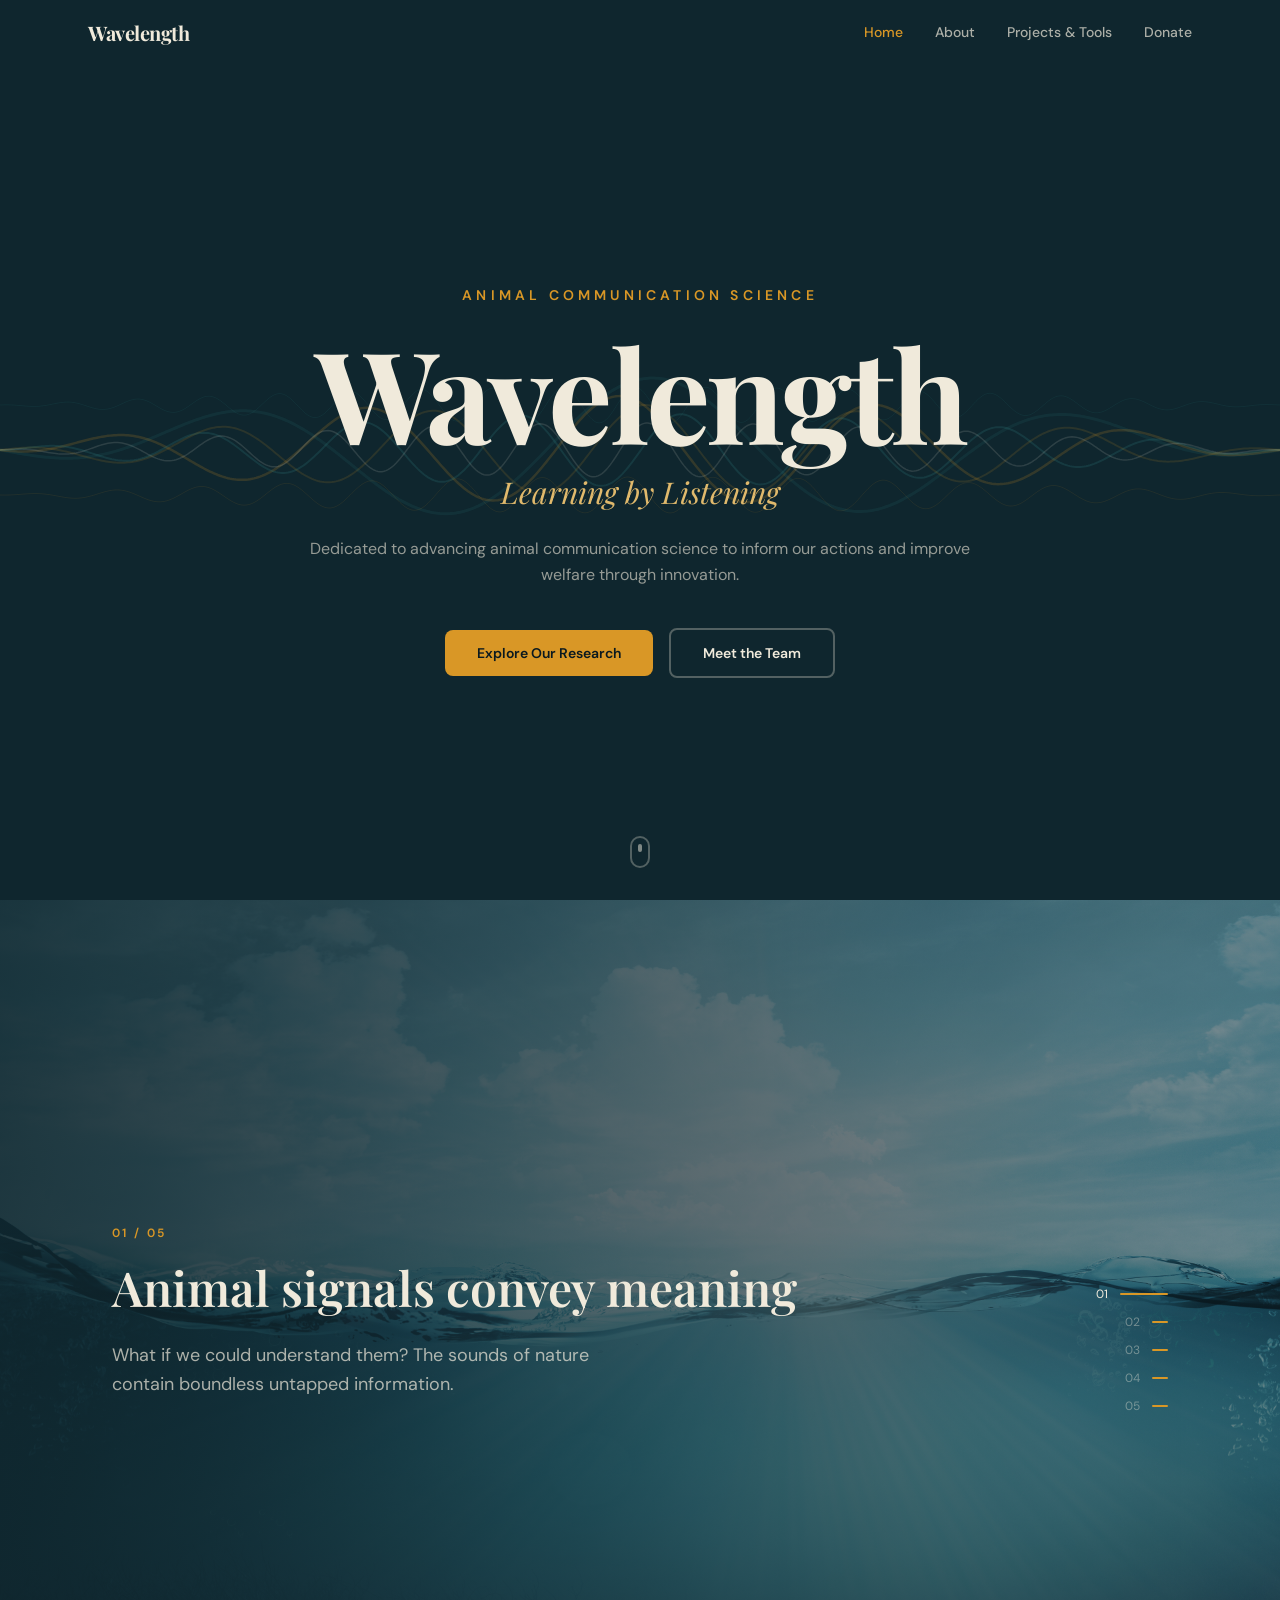
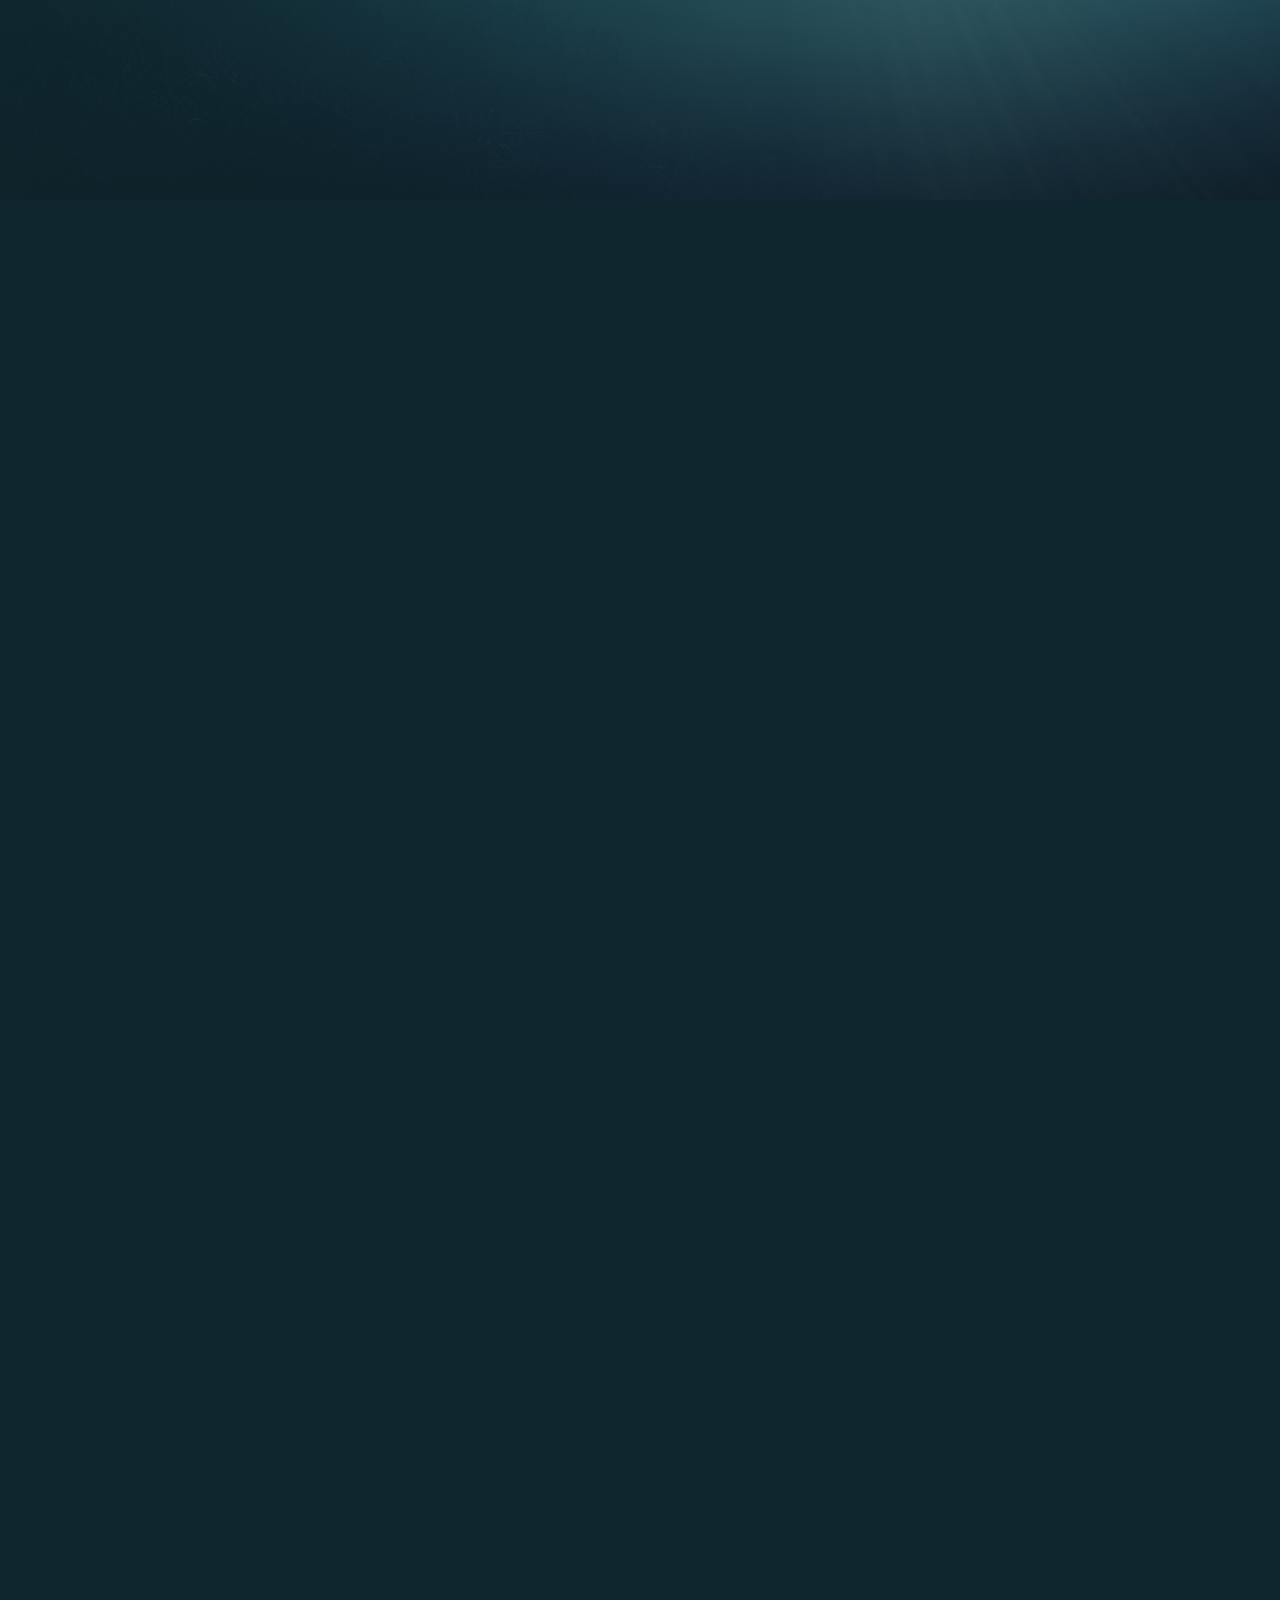
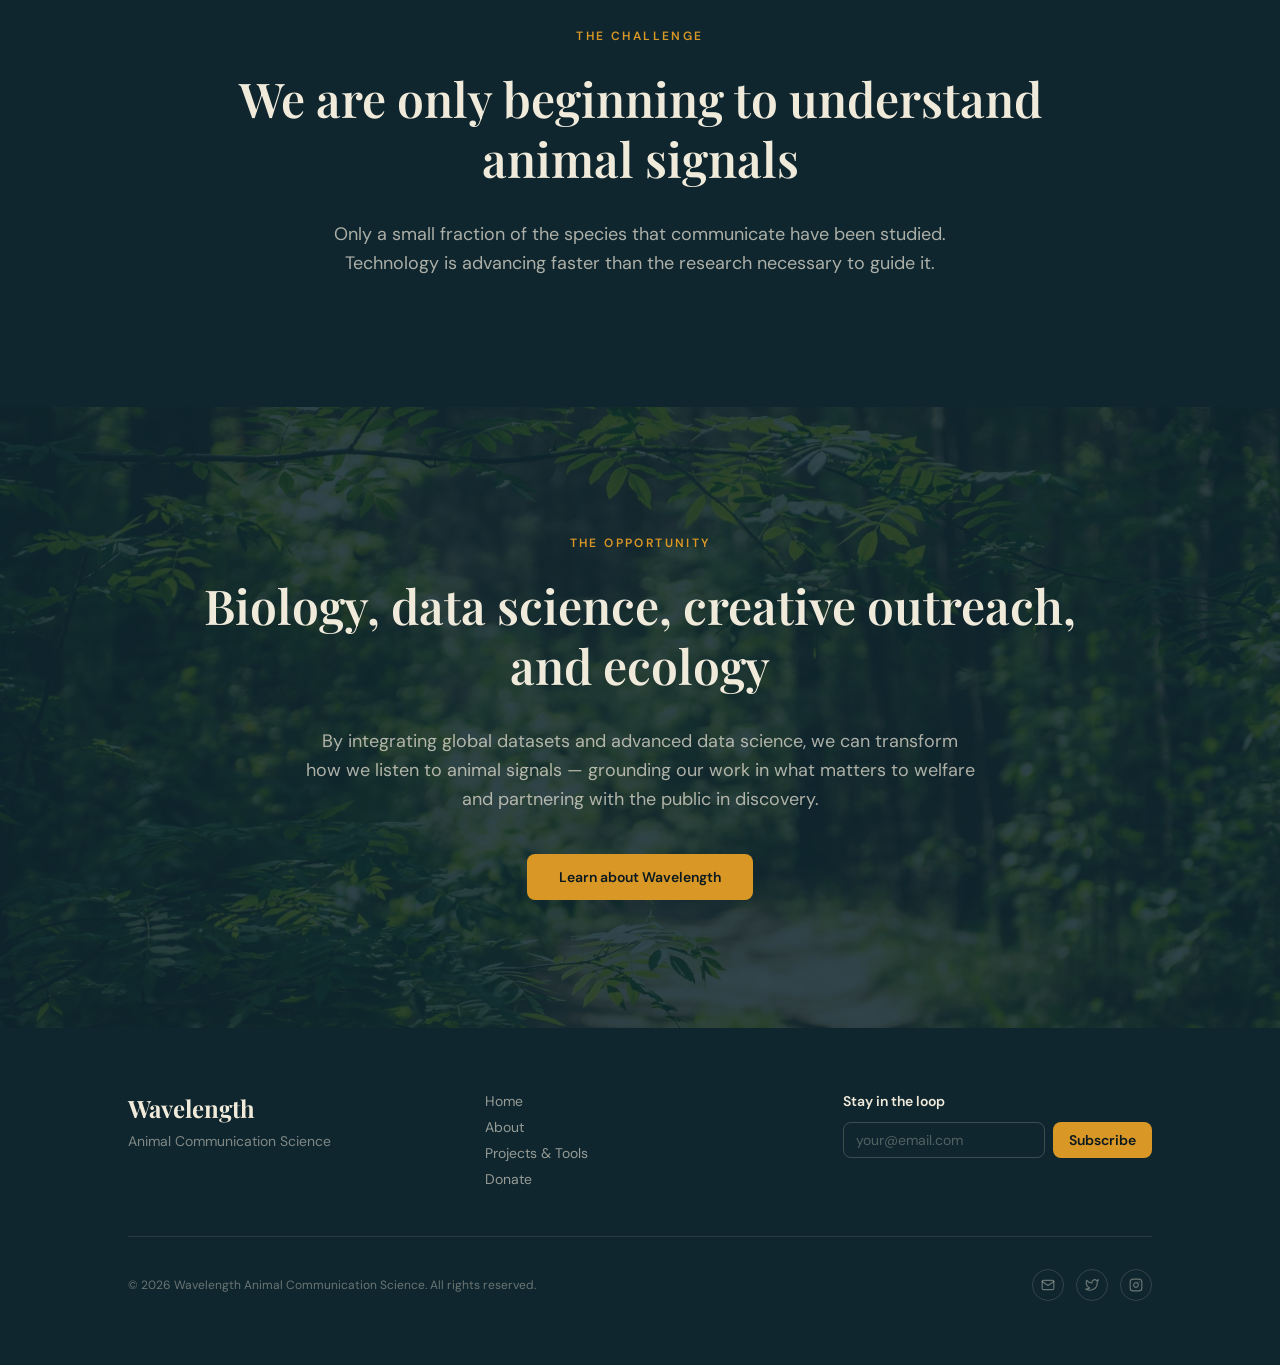
==== commit 68b04d25: "v3: Faithful multi-page conversion of Lovable site Rebuilds the site as 4 separate HTML pages matchi" ====
--- a/index.html
+++ b/index.html
@@ -1,439 +1,211 @@
 <!DOCTYPE html>
 <html lang="en">
 <head>
-    <meta charset="UTF-8">
-    <meta name="viewport" content="width=device-width, initial-scale=1.0">
-    <meta name="description" content="Wavelength Animal Communication Science — advancing our understanding of animal communication through field biology, global acoustic datasets, and data science to improve welfare and deepen our connection to the natural world.">
-    <meta property="og:title" content="Wavelength | Animal Communication Science">
-    <meta property="og:description" content="What if we could understand them? We study how animals communicate to improve welfare, guide conservation, and deepen human connection to the natural world.">
-    <meta property="og:type" content="website">
-    <title>Wavelength | Animal Communication Science</title>
-    <link rel="preconnect" href="https://fonts.googleapis.com">
-    <link rel="preconnect" href="https://fonts.gstatic.com" crossorigin>
-    <link href="https://fonts.googleapis.com/css2?family=Playfair+Display:ital,wght@0,400;0,500;0,600;0,700;1,400;1,500&family=DM+Sans:ital,wght@0,300;0,400;0,500;0,600;0,700;1,400&display=swap" rel="stylesheet">
-    <link rel="stylesheet" href="style.css">
+  <meta charset="UTF-8">
+  <meta name="viewport" content="width=device-width, initial-scale=1.0">
+  <meta name="description" content="Wavelength Animal Communication Science — dedicated to advancing animal communication science to inform our actions and improve welfare through innovation.">
+  <title>Wavelength — Animal Communication Science</title>
+  <link rel="preconnect" href="https://fonts.googleapis.com">
+  <link rel="preconnect" href="https://fonts.gstatic.com" crossorigin>
+  <link href="https://fonts.googleapis.com/css2?family=Playfair+Display:ital,wght@0,400;0,500;0,600;0,700;1,400;1,500&family=DM+Sans:ital,wght@0,300;0,400;0,500;0,600;0,700;1,400&display=swap" rel="stylesheet">
+  <link rel="stylesheet" href="style.css">
 </head>
 <body>
 
-    <!-- ═══════════════════════════════════════
-         NAVIGATION
-    ═══════════════════════════════════════ -->
-    <nav id="navbar">
-        <div class="nav-container">
-            <a href="#hero" class="nav-logo">
-                <svg width="28" height="18" viewBox="0 0 28 18" fill="none" class="logo-wave-svg" aria-hidden="true">
-                    <path d="M0 9 C3.5 2, 7 2, 10.5 9 C14 16, 17.5 16, 21 9 C24.5 2, 26 2, 28 9" stroke="#c8952f" stroke-width="2.5" fill="none" stroke-linecap="round"/>
-                </svg>
-                <span>Wavelength</span>
-            </a>
-            <ul class="nav-links" id="nav-links">
-                <li><a href="#mission">About</a></li>
-                <li><a href="#research">Research</a></li>
-                <li><a href="#projects">Projects</a></li>
-                <li><a href="#team">Team</a></li>
-                <li><a href="#connect" class="nav-cta">Get Involved</a></li>
-            </ul>
-            <button class="nav-toggle" id="nav-toggle" aria-label="Toggle navigation" aria-expanded="false">
-                <span></span><span></span><span></span>
-            </button>
+<!-- ─── NAVBAR ─────────────────────────────── -->
+<nav id="navbar" class="navbar">
+  <div class="nav-inner">
+    <a href="index.html" class="nav-logo">Wavelength</a>
+    <div class="nav-links">
+      <a href="index.html"    class="nav-link active">Home</a>
+      <a href="about.html"    class="nav-link">About</a>
+      <a href="projects.html" class="nav-link">Projects &amp; Tools</a>
+      <a href="donate.html"   class="nav-link">Donate</a>
+    </div>
+    <button class="nav-hamburger" id="navHamburger" aria-label="Toggle menu">
+      <svg id="iconMenu" xmlns="http://www.w3.org/2000/svg" width="20" height="20" viewBox="0 0 24 24" fill="none" stroke="currentColor" stroke-width="2" stroke-linecap="round" stroke-linejoin="round"><line x1="3" y1="6" x2="21" y2="6"/><line x1="3" y1="12" x2="21" y2="12"/><line x1="3" y1="18" x2="21" y2="18"/></svg>
+      <svg id="iconX" class="hidden" xmlns="http://www.w3.org/2000/svg" width="20" height="20" viewBox="0 0 24 24" fill="none" stroke="currentColor" stroke-width="2" stroke-linecap="round" stroke-linejoin="round"><line x1="18" y1="6" x2="6" y2="18"/><line x1="6" y1="6" x2="18" y2="18"/></svg>
+    </button>
+  </div>
+  <div class="nav-mobile" id="navMobile">
+    <a href="index.html"    class="nav-mobile-link active">Home</a>
+    <a href="about.html"    class="nav-mobile-link">About</a>
+    <a href="projects.html" class="nav-mobile-link">Projects &amp; Tools</a>
+    <a href="donate.html"   class="nav-mobile-link">Donate</a>
+  </div>
+</nav>
+
+<main>
+  <!-- ─── HERO ───────────────────────────────── -->
+  <section class="hero">
+    <canvas id="waveformCanvas" class="waveform-canvas"></canvas>
+    <div class="hero-content">
+      <p class="hero-tagline animate-fade-in-up">Animal Communication Science</p>
+      <h1 class="hero-title">Wavelength</h1>
+      <p class="hero-subtitle">Learning by Listening</p>
+      <p class="hero-body">Dedicated to advancing animal communication science to inform our actions and improve welfare through innovation.</p>
+      <div class="hero-buttons">
+        <a href="projects.html" class="btn-primary">Explore Our Research</a>
+        <a href="about.html"    class="btn-outline">Meet the Team</a>
+      </div>
+    </div>
+    <div class="scroll-indicator">
+      <div class="scroll-dot-outer">
+        <div class="scroll-dot-inner animate-bounce"></div>
+      </div>
+    </div>
+  </section>
+
+  <!-- ─── STICKY FILMSTRIP ─────────────────── -->
+  <div id="filmstrip" class="filmstrip-wrap">
+    <div class="filmstrip-sticky">
+
+      <!-- Background slides -->
+      <div class="filmstrip-bg-slide" data-slide="0">
+        <img src="images/bg-ocean-surface.jpeg" alt="" class="filmstrip-bg-img" loading="eager">
+        <div class="filmstrip-gradient"></div>
+      </div>
+      <div class="filmstrip-bg-slide" data-slide="1">
+        <img src="images/monkeys-diana.jpeg" alt="" class="filmstrip-bg-img" loading="lazy">
+        <div class="filmstrip-gradient"></div>
+      </div>
+      <div class="filmstrip-bg-slide" data-slide="2">
+        <img src="images/tsunami-sign.jpeg" alt="" class="filmstrip-bg-img" loading="lazy">
+        <div class="filmstrip-gradient"></div>
+      </div>
+      <div class="filmstrip-bg-slide" data-slide="3">
+        <img src="images/frog.jpeg" alt="" class="filmstrip-bg-img" loading="lazy">
+        <div class="filmstrip-gradient"></div>
+      </div>
+      <div class="filmstrip-bg-slide" data-slide="4">
+        <img src="images/whale-aerial.jpeg" alt="" class="filmstrip-bg-img" loading="lazy">
+        <div class="filmstrip-gradient"></div>
+      </div>
+
+      <!-- Content overlay -->
+      <div class="filmstrip-content">
+        <div class="filmstrip-grid">
+
+          <!-- Text slides -->
+          <div class="filmstrip-text-area">
+            <div class="filmstrip-text-slide" data-slide="0">
+              <span class="filmstrip-counter">01 / 05</span>
+              <h2 class="filmstrip-heading">Animal signals convey meaning</h2>
+              <p class="filmstrip-body">What if we could understand them? The sounds of nature contain boundless untapped information.</p>
+            </div>
+            <div class="filmstrip-text-slide" data-slide="1">
+              <span class="filmstrip-counter">02 / 05</span>
+              <h2 class="filmstrip-heading">Can we interpret these signals?</h2>
+              <p class="filmstrip-body">Diana monkeys emit specific alarm calls for specific predators. Other species — and now humans — heed the warning.</p>
+            </div>
+            <div class="filmstrip-text-slide" data-slide="2">
+              <span class="filmstrip-counter">03 / 05</span>
+              <h2 class="filmstrip-heading">Can these signals inform our actions?</h2>
+              <p class="filmstrip-body">Animals detected the 2004 tsunami hours before it hit. Early detection → early intervention.</p>
+            </div>
+            <div class="filmstrip-text-slide" data-slide="3">
+              <span class="filmstrip-counter">04 / 05</span>
+              <h2 class="filmstrip-heading">Can we help them by better listening?</h2>
+              <p class="filmstrip-body">Pets hide pain. Wildlife suffer silently. If we understand distress signals at scale, we can direct resources to intervene.</p>
+            </div>
+            <div class="filmstrip-text-slide" data-slide="4">
+              <span class="filmstrip-counter">05 / 05</span>
+              <h2 class="filmstrip-heading">When we connect, we act</h2>
+              <p class="filmstrip-body">The discovery of humpback song helped end commercial whaling. Understanding drives compassionate action.</p>
+            </div>
+          </div>
+
+          <!-- Progress indicator -->
+          <div class="filmstrip-progress">
+            <div class="filmstrip-progress-item" data-slide="0">
+              <span class="filmstrip-progress-num">01</span>
+              <div class="filmstrip-progress-bar"></div>
+            </div>
+            <div class="filmstrip-progress-item" data-slide="1">
+              <span class="filmstrip-progress-num">02</span>
+              <div class="filmstrip-progress-bar"></div>
+            </div>
+            <div class="filmstrip-progress-item" data-slide="2">
+              <span class="filmstrip-progress-num">03</span>
+              <div class="filmstrip-progress-bar"></div>
+            </div>
+            <div class="filmstrip-progress-item" data-slide="3">
+              <span class="filmstrip-progress-num">04</span>
+              <div class="filmstrip-progress-bar"></div>
+            </div>
+            <div class="filmstrip-progress-item" data-slide="4">
+              <span class="filmstrip-progress-num">05</span>
+              <div class="filmstrip-progress-bar"></div>
+            </div>
+          </div>
+
         </div>
-    </nav>
-
-    <!-- ═══════════════════════════════════════
-         HERO
-    ═══════════════════════════════════════ -->
-    <section id="hero">
-        <canvas id="wave-canvas" aria-hidden="true"></canvas>
-        <div class="hero-overlay" aria-hidden="true"></div>
-        <div class="hero-content">
-            <p class="hero-eyebrow">Animal Communication Science</p>
-            <h1 class="hero-title">Wavelength</h1>
-            <p class="hero-tagline"><em>Learning by Listening</em></p>
-            <p class="hero-sub">Dedicated to advancing animal communication science to inform our actions and improve welfare through innovation.</p>
-            <div class="hero-actions">
-                <a href="#projects" class="btn btn-primary">Explore Our Research</a>
-                <a href="#team" class="btn btn-ghost">Meet the Team</a>
-            </div>
-        </div>
-        <a href="#filmstrip" class="scroll-down" aria-label="Scroll to next section">
-            <div class="scroll-mouse">
-                <div class="scroll-dot"></div>
-            </div>
+      </div>
+    </div>
+  </div>
+
+  <!-- ─── THE CHALLENGE ────────────────────── -->
+  <section class="challenge-section">
+    <div class="challenge-inner">
+      <p class="eyebrow">The Challenge</p>
+      <h2 class="section-heading">We are only beginning to understand animal signals</h2>
+      <p class="section-body">Only a small fraction of the species that communicate have been studied. Technology is advancing faster than the research necessary to guide it.</p>
+    </div>
+  </section>
+
+  <!-- ─── THE OPPORTUNITY ──────────────────── -->
+  <section class="opportunity-section photo-section">
+    <img src="images/forest-path.jpeg" alt="" class="section-bg-img">
+    <div class="section-bg-overlay"></div>
+    <div class="opportunity-inner">
+      <p class="eyebrow fade-in">The Opportunity</p>
+      <h2 class="section-heading fade-in">Biology, data science, creative outreach, and ecology</h2>
+      <p class="section-body fade-in">By integrating global datasets and advanced data science, we can transform how we listen to animal signals — grounding our work in what matters to welfare and partnering with the public in discovery.</p>
+      <a href="about.html" class="btn-primary fade-in">Learn about Wavelength</a>
+    </div>
+  </section>
+</main>
+
+<!-- ─── FOOTER ─────────────────────────────── -->
+<footer class="site-footer">
+  <div class="footer-inner">
+    <div class="footer-grid">
+      <div>
+        <h3 class="footer-logo">Wavelength</h3>
+        <p class="footer-sub">Animal Communication Science</p>
+      </div>
+      <div class="footer-links">
+        <a href="index.html"    class="footer-link">Home</a>
+        <a href="about.html"    class="footer-link">About</a>
+        <a href="projects.html" class="footer-link">Projects &amp; Tools</a>
+        <a href="donate.html"   class="footer-link">Donate</a>
+      </div>
+      <div>
+        <p class="footer-newsletter-label">Stay in the loop</p>
+        <form id="footerForm" class="footer-form">
+          <input type="email" required placeholder="your@email.com" class="footer-email-input">
+          <button type="submit" class="btn-accent-sm">Subscribe</button>
+        </form>
+        <p id="footerThanks" class="footer-thanks hidden">Thanks for subscribing!</p>
+      </div>
+    </div>
+    <div class="footer-bottom">
+      <p class="footer-copy">&copy; <span class="footer-year"></span> Wavelength Animal Communication Science. All rights reserved.</p>
+      <div class="footer-socials">
+        <a href="#" class="footer-social-icon" aria-label="Email">
+          <svg xmlns="http://www.w3.org/2000/svg" width="14" height="14" viewBox="0 0 24 24" fill="none" stroke="currentColor" stroke-width="2" stroke-linecap="round" stroke-linejoin="round"><path d="M4 4h16c1.1 0 2 .9 2 2v12c0 1.1-.9 2-2 2H4c-1.1 0-2-.9-2-2V6c0-1.1.9-2 2-2z"/><polyline points="22,6 12,13 2,6"/></svg>
         </a>
-    </section>
-
-    <!-- ═══════════════════════════════════════
-         STICKY FILMSTRIP — Scroll Narrative
-    ═══════════════════════════════════════ -->
-    <div id="filmstrip" class="filmstrip-wrap">
-        <div class="filmstrip-sticky">
-
-            <!-- Background slides -->
-            <div class="filmstrip-slide active" data-slide="0">
-                <img src="images/bg-ocean-surface.jpeg" alt="" loading="eager">
-                <div class="filmstrip-slide-overlay"></div>
-            </div>
-            <div class="filmstrip-slide" data-slide="1">
-                <img src="images/monkeys-diana.jpeg" alt="" loading="lazy">
-                <div class="filmstrip-slide-overlay"></div>
-            </div>
-            <div class="filmstrip-slide" data-slide="2">
-                <img src="images/tsunami-sign.jpeg" alt="" loading="lazy">
-                <div class="filmstrip-slide-overlay"></div>
-            </div>
-            <div class="filmstrip-slide" data-slide="3">
-                <img src="images/frog.jpeg" alt="" loading="lazy">
-                <div class="filmstrip-slide-overlay"></div>
-            </div>
-            <div class="filmstrip-slide" data-slide="4">
-                <img src="images/whale-aerial.jpeg" alt="" loading="lazy">
-                <div class="filmstrip-slide-overlay"></div>
-            </div>
-
-            <!-- Content overlay -->
-            <div class="filmstrip-content">
-                <div class="filmstrip-text-area">
-                    <div class="filmstrip-text-slide active" data-slide="0">
-                        <span class="filmstrip-counter">01 / 05</span>
-                        <h2>Animal signals convey meaning</h2>
-                        <p>What if we could understand them? The sounds of nature contain boundless untapped information — in forests, oceans, and our own homes.</p>
-                    </div>
-                    <div class="filmstrip-text-slide" data-slide="1">
-                        <span class="filmstrip-counter">02 / 05</span>
-                        <h2>Can we interpret these signals?</h2>
-                        <p>Diana monkeys emit distinct alarm calls for the crowned eagle and the leopard. Other species — and now humans — heed the warning. We're only beginning to listen.</p>
-                    </div>
-                    <div class="filmstrip-text-slide" data-slide="2">
-                        <span class="filmstrip-counter">03 / 05</span>
-                        <h2>Can these signals inform our actions?</h2>
-                        <p>Animals detected the 2004 Tsunami hours before our systems did. Many fled to higher ground — and people who followed survived. Early detection saves lives.</p>
-                    </div>
-                    <div class="filmstrip-text-slide" data-slide="3">
-                        <span class="filmstrip-counter">04 / 05</span>
-                        <h2>Can we help them by listening?</h2>
-                        <p>Distress and pain alter how animals communicate. If we understand and monitor these changes at scale, we can direct resources to help — across wildlife, livestock, and our own companions.</p>
-                    </div>
-                    <div class="filmstrip-text-slide" data-slide="4">
-                        <span class="filmstrip-counter">05 / 05</span>
-                        <h2>When we connect, we act</h2>
-                        <p>The discovery of humpback whale song helped bring an end to commercial whaling. Understanding animal voices drives compassionate action. There is a world of information in animal communication — it's time we listen.</p>
-                    </div>
-                </div>
-
-                <!-- Progress indicator -->
-                <div class="filmstrip-progress" aria-hidden="true">
-                    <div class="filmstrip-dot active" data-dot="0"></div>
-                    <div class="filmstrip-dot" data-dot="1"></div>
-                    <div class="filmstrip-dot" data-dot="2"></div>
-                    <div class="filmstrip-dot" data-dot="3"></div>
-                    <div class="filmstrip-dot" data-dot="4"></div>
-                </div>
-            </div>
-
-        </div>
-    </div>
-
-    <!-- ═══════════════════════════════════════
-         MISSION & VISION
-    ═══════════════════════════════════════ -->
-    <section id="mission" class="section-photo-bg">
-        <img src="images/bg-underwater.jpeg" alt="" class="section-bg-img" loading="lazy">
-        <div class="section-bg-overlay"></div>
-        <div class="section-container">
-            <div class="mission-grid">
-                <div class="glass-card reveal">
-                    <span class="section-label">Our Mission</span>
-                    <p class="mission-text">We integrate field biology, global acoustic datasets, and advanced data science to understand animal communication — grounding our work in what matters to animals and applying our findings to innovate welfare and engage communities.</p>
-                </div>
-                <div class="glass-card reveal reveal-delay-1">
-                    <span class="section-label">Our Vision</span>
-                    <p class="mission-text">A world where understanding animal voices drives compassionate action that centers welfare, guides conservation, and deepens our connection to the natural world around us.</p>
-                </div>
-            </div>
-        </div>
-    </section>
-
-    <!-- ═══════════════════════════════════════
-         RESEARCH PILLARS
-    ═══════════════════════════════════════ -->
-    <section id="research" class="section-photo-bg">
-        <img src="images/leopard.jpeg" alt="" class="section-bg-img" loading="lazy">
-        <div class="section-bg-overlay"></div>
-        <div class="section-container">
-            <div class="section-header reveal">
-                <span class="section-label">Our Approach</span>
-                <h2>What We Do</h2>
-                <p class="section-intro">We leverage advancing technology and our strengths in biology, data science, ecology, and creative outreach to transform how we listen to, use, and connect with animal signals.</p>
-            </div>
-            <div class="pillars-grid">
-                <div class="glass-card pillar-card reveal">
-                    <div class="pillar-icon-wrap">
-                        <svg width="24" height="24" viewBox="0 0 24 24" fill="none" aria-hidden="true">
-                            <circle cx="11" cy="11" r="7" stroke="currentColor" stroke-width="1.8"/>
-                            <path d="M17 17l3.5 3.5" stroke="currentColor" stroke-width="1.8" stroke-linecap="round"/>
-                        </svg>
-                    </div>
-                    <h3 class="pillar-title">Interpret</h3>
-                    <p class="pillar-lead">Logan James, Research Lead</p>
-                    <p class="pillar-desc">Understand animal communication signals through targeted field research and cross-species global datasets. We decode meaning from sound across birds, frogs, whales, and beyond.</p>
-                </div>
-                <div class="glass-card pillar-card reveal reveal-delay-1">
-                    <div class="pillar-icon-wrap">
-                        <svg width="24" height="24" viewBox="0 0 24 24" fill="none" aria-hidden="true">
-                            <path d="M12 2l2 7h7l-5.5 4 2 7L12 16l-5.5 4 2-7L3 9h7z" stroke="currentColor" stroke-width="1.8" stroke-linejoin="round" fill="none"/>
-                        </svg>
-                    </div>
-                    <h3 class="pillar-title">Innovate</h3>
-                    <p class="pillar-lead">Lee Wall, Research Lead</p>
-                    <p class="pillar-desc">Develop evidence-based technologies for health and welfare, using animal signals as indicators for early warning systems of disaster, disease, and distress.</p>
-                </div>
-                <div class="glass-card pillar-card reveal reveal-delay-2">
-                    <div class="pillar-icon-wrap">
-                        <svg width="24" height="24" viewBox="0 0 24 24" fill="none" aria-hidden="true">
-                            <circle cx="9" cy="7" r="3" stroke="currentColor" stroke-width="1.8"/>
-                            <circle cx="17" cy="9" r="2.5" stroke="currentColor" stroke-width="1.8"/>
-                            <path d="M2 20c0-3.3 3.1-6 7-6s7 2.7 7 6" stroke="currentColor" stroke-width="1.8" stroke-linecap="round"/>
-                            <path d="M17.5 14c2 0 4.5 1.3 4.5 4" stroke="currentColor" stroke-width="1.8" stroke-linecap="round"/>
-                        </svg>
-                    </div>
-                    <h3 class="pillar-title">Engage</h3>
-                    <p class="pillar-lead">Erin Wall, Research Lead</p>
-                    <p class="pillar-desc">Partner with the public through creative outreach, community science, and open-source tools — making animal communication science accessible and meaningful to everyone.</p>
-                </div>
-            </div>
-        </div>
-    </section>
-
-    <!-- ═══════════════════════════════════════
-         RESEARCH PROJECTS
-    ═══════════════════════════════════════ -->
-    <section id="projects" class="section-photo-bg">
-        <img src="images/forest-path.jpeg" alt="" class="section-bg-img" loading="lazy">
-        <div class="section-bg-overlay"></div>
-        <div class="section-container">
-            <div class="section-header reveal">
-                <span class="section-label">Research</span>
-                <h2>Current &amp; Upcoming Projects</h2>
-            </div>
-            <div class="projects-grid">
-
-                <div class="glass-card project-card reveal">
-                    <span class="project-tag">Bioacoustics</span>
-                    <h3>Birdsong &amp; Human Music</h3>
-                    <p class="project-researcher">Logan James</p>
-                    <p class="project-desc">Exploring shared acoustic structures between birdsong and human music. Comparing species' songs, discovering musical parallels, and tracing the evolutionary roots of melody across the animal kingdom.</p>
-                    <p class="project-status project-active">Active research</p>
-                </div>
-
-                <div class="glass-card project-card reveal reveal-delay-1">
-                    <span class="project-tag">Marine Biology</span>
-                    <h3>Humpback Whale Song Development</h3>
-                    <p class="project-researcher">Erin Wall</p>
-                    <p class="project-desc">Investigating the development of song on feeding grounds, in partnership with coastal First Nations communities and conservation partners. Exploring how whale song changes over seasons and across populations.</p>
-                    <p class="project-status project-upcoming">In development</p>
-                </div>
-
-                <div class="glass-card project-card reveal reveal-delay-2">
-                    <span class="project-tag">Conservation Tech</span>
-                    <h3>Detecting Disease &amp; Distress from Frog Calls</h3>
-                    <p class="project-researcher">Wavelength Team · Smithsonian Tropical Research Institute</p>
-                    <p class="project-desc">Studying 15 species of neotropical frogs in the field and lab. Acoustic monitoring is cost-effective, non-invasive, and can assess thousands of animals simultaneously — validating a new welfare indicator and building an open-source early warning tool.</p>
-                    <p class="project-status project-upcoming">In development</p>
-                </div>
-
-            </div>
-        </div>
-    </section>
-
-    <!-- ═══════════════════════════════════════
-         TEAM
-    ═══════════════════════════════════════ -->
-    <section id="team">
-        <div class="section-container">
-            <div class="section-header reveal">
-                <span class="section-label">Who We Are</span>
-                <h2>Our Team</h2>
-                <p class="section-intro">Our growing team brings together field biology, behavioral neuroscience, computational science, and creative communication — united by a commitment to understanding and protecting animal life.</p>
-            </div>
-            <div class="team-stats reveal">
-                <div class="stat">
-                    <span class="stat-num">400+</span>
-                    <span class="stat-label">Scientific publications</span>
-                </div>
-                <div class="stat">
-                    <span class="stat-num">250+</span>
-                    <span class="stat-label">Public presentations</span>
-                </div>
-                <div class="stat">
-                    <span class="stat-num">25+</span>
-                    <span class="stat-label">Novel tools implemented</span>
-                </div>
-            </div>
-            <div class="team-grid">
-
-                <div class="team-card reveal">
-                    <div class="team-photo-wrap">
-                        <img src="images/team/erin-wall.jpeg" alt="Erin Wall" loading="lazy">
-                    </div>
-                    <div class="team-info">
-                        <h3>Erin Wall</h3>
-                        <p class="team-role">Co-Founder &amp; CEO</p>
-                        <p class="team-focus">Research Lead: <em>Engage</em></p>
-                        <p class="team-bio">PhD in Neuroscience. Expertise in field &amp; lab operations, science communication, and behavioral neuroscience. Research on humpback whale song development and perception in female songbirds.</p>
-                        <button class="team-more-btn" aria-expanded="false">
-                            More <svg width="12" height="12" viewBox="0 0 12 12" fill="none" aria-hidden="true"><path d="M2 4l4 4 4-4" stroke="currentColor" stroke-width="1.5" stroke-linecap="round"/></svg>
-                        </button>
-                        <div class="team-more-content">
-                            <p>Awards: Explorers Club Fjallraven Field Grant, Mitacs Elevate Postdoctoral Fellowship, Fonds de Recherche du Quebec International Internship Award.</p>
-                        </div>
-                    </div>
-                </div>
-
-                <div class="team-card reveal reveal-delay-1">
-                    <div class="team-photo-wrap">
-                        <img src="images/team/logan-james.jpeg" alt="Logan James" loading="lazy">
-                    </div>
-                    <div class="team-info">
-                        <h3>Logan James</h3>
-                        <p class="team-role">Co-Founder</p>
-                        <p class="team-focus">Research Lead: <em>Interpret</em></p>
-                        <p class="team-bio">PhD Biology, BSc Biology, minor in Linguistics. Expertise in comparative bioacoustics, statistics, and data visualization. Research across birds, frogs, bats, and humans.</p>
-                        <button class="team-more-btn" aria-expanded="false">
-                            More <svg width="12" height="12" viewBox="0 0 12 12" fill="none" aria-hidden="true"><path d="M2 4l4 4 4-4" stroke="currentColor" stroke-width="1.5" stroke-linecap="round"/></svg>
-                        </button>
-                        <div class="team-more-content">
-                            <p>Awards: Smithsonian Postdoctoral Fellowship, Earth Species Project Research Fellowship, AAAS Program for Excellence in Science.</p>
-                        </div>
-                    </div>
-                </div>
-
-                <div class="team-card reveal reveal-delay-2">
-                    <div class="team-photo-wrap">
-                        <img src="images/team/lee-wall.jpeg" alt="Lee Wall" loading="lazy">
-                    </div>
-                    <div class="team-info">
-                        <h3>Lee Wall</h3>
-                        <p class="team-role">Co-Founder</p>
-                        <p class="team-focus">Research Lead: <em>Innovate</em></p>
-                        <p class="team-bio">BSc Applied &amp; Computational Mathematics. Expertise in quantitative ecology, bio-mathematical modeling, and AI safety &amp; ethics. Projects in ecosystem forecasting and animal behavior analysis.</p>
-                        <button class="team-more-btn" aria-expanded="false">
-                            More <svg width="12" height="12" viewBox="0 0 12 12" fill="none" aria-hidden="true"><path d="M2 4l4 4 4-4" stroke="currentColor" stroke-width="1.5" stroke-linecap="round"/></svg>
-                        </button>
-                        <div class="team-more-content">
-                            <p>Awards: AI x Bio Research Fellowship (ERA &amp; Cambridge Biosecurity Hub), FutureKind Fellowship, Open Philanthropy Career Development Fellowship.</p>
-                        </div>
-                    </div>
-                </div>
-
-                <div class="team-card reveal reveal-delay-3">
-                    <div class="team-photo-wrap">
-                        <img src="images/team/mike-ryan.jpeg" alt="Mike Ryan" loading="lazy">
-                    </div>
-                    <div class="team-info">
-                        <h3>Mike Ryan</h3>
-                        <p class="team-role">Senior Advisor</p>
-                        <p class="team-focus">Clark Hubbs Regents Professor, UT Austin</p>
-                        <p class="team-bio">Senior Research Associate at the Smithsonian Tropical Research Institute. Described as a leading world authority in animal behavior. Author of <em>A Taste for the Beautiful</em>.</p>
-                        <button class="team-more-btn" aria-expanded="false">
-                            More <svg width="12" height="12" viewBox="0 0 12 12" fill="none" aria-hidden="true"><path d="M2 4l4 4 4-4" stroke="currentColor" stroke-width="1.5" stroke-linecap="round"/></svg>
-                        </button>
-                        <div class="team-more-content">
-                            <p>Awards: Distinguished Animal Behaviorist Lifetime Achievement Award, E.O. Wilson Naturalist Award. Over four decades studying animal communication and mate choice.</p>
-                        </div>
-                    </div>
-                </div>
-
-            </div>
-        </div>
-    </section>
-
-    <!-- ═══════════════════════════════════════
-         NETWORK
-    ═══════════════════════════════════════ -->
-    <section id="network">
-        <div class="section-container">
-            <div class="section-header reveal">
-                <span class="section-label">Our Network</span>
-                <h2>A global community of science</h2>
-                <p class="section-intro">We bring a worldwide network of collaborator labs, field sites, and expertise to our research — spanning institutions across North America, Europe, Africa, Asia, and beyond.</p>
-            </div>
-            <div class="network-logos reveal">
-                <span>McGill University</span>
-                <span>Smithsonian Tropical Research Institute</span>
-                <span>Florida State University</span>
-                <span>Yale University</span>
-                <span>University of Texas at Austin</span>
-                <span>Earth Species Project</span>
-                <span>University of Antwerp</span>
-                <span>Raincoast Conservation Foundation</span>
-                <span>Open Philanthropy</span>
-                <span>University of Windsor</span>
-                <span>CRBLM · McGill</span>
-                <span>Battelle</span>
-            </div>
-        </div>
-    </section>
-
-    <!-- ═══════════════════════════════════════
-         CONNECT / CTA
-    ═══════════════════════════════════════ -->
-    <section id="connect" class="section-photo-bg">
-        <img src="images/bg-seagrass.jpeg" alt="" class="section-bg-img" loading="lazy">
-        <div class="section-bg-overlay section-bg-overlay-dark"></div>
-        <div class="section-container">
-            <div class="connect-inner">
-                <div class="reveal">
-                    <span class="section-label">Get Involved</span>
-                    <h2 class="connect-heading">There is a world of information<br>in animal communication.<br><em>It's time we listen.</em></h2>
-                    <p class="connect-sub">Whether you are a researcher, funder, or someone who loves the natural world, there are ways to be part of Wavelength.</p>
-                </div>
-                <div class="connect-options">
-                    <div class="glass-card connect-card reveal">
-                        <h3>Partner with Us</h3>
-                        <p>We welcome collaborations with researchers, institutions, and organizations who share our mission to understand and protect animal life.</p>
-                        <a href="mailto:info@wavelengthscience.org" class="btn btn-outline">Get in Touch</a>
-                    </div>
-                    <div class="glass-card connect-card connect-card-featured reveal reveal-delay-1">
-                        <h3>Support Our Work</h3>
-                        <p>Help fund foundational research that can transform how humanity understands, protects, and connects with the animals we share this world with.</p>
-                        <a href="mailto:info@wavelengthscience.org" class="btn btn-primary">Donate</a>
-                    </div>
-                    <div class="glass-card connect-card reveal reveal-delay-2">
-                        <h3>Stay Informed</h3>
-                        <p>Follow our progress as we grow, publish findings, and build tools that bring the world of animal communication to everyone.</p>
-                        <a href="mailto:info@wavelengthscience.org" class="btn btn-outline">Follow Along</a>
-                    </div>
-                </div>
-            </div>
-        </div>
-    </section>
-
-    <!-- ═══════════════════════════════════════
-         FOOTER
-    ═══════════════════════════════════════ -->
-    <footer>
-        <div class="footer-inner">
-            <div class="footer-brand">
-                <div class="footer-logo">
-                    <svg width="22" height="14" viewBox="0 0 28 18" fill="none" aria-hidden="true">
-                        <path d="M0 9 C3.5 2, 7 2, 10.5 9 C14 16, 17.5 16, 21 9 C24.5 2, 26 2, 28 9" stroke="#c8952f" stroke-width="2.2" fill="none" stroke-linecap="round"/>
-                    </svg>
-                    <span>Wavelength</span>
-                </div>
-                <p>Animal Communication Science Inc.</p>
-                <p class="footer-tagline">Listening to understand. Understanding to protect.</p>
-            </div>
-            <nav class="footer-links" aria-label="Footer navigation">
-                <a href="#mission">About</a>
-                <a href="#research">Research</a>
-                <a href="#projects">Projects</a>
-                <a href="#team">Team</a>
-                <a href="#connect">Contact</a>
-            </nav>
-            <p class="footer-copy">© <span id="footer-year"></span> Wavelength Animal Communication Science Inc. All rights reserved.</p>
-        </div>
-    </footer>
-
-    <script src="script.js"></script>
+        <a href="#" class="footer-social-icon" aria-label="Twitter">
+          <svg xmlns="http://www.w3.org/2000/svg" width="14" height="14" viewBox="0 0 24 24" fill="none" stroke="currentColor" stroke-width="2" stroke-linecap="round" stroke-linejoin="round"><path d="M23 3a10.9 10.9 0 0 1-3.14 1.53 4.48 4.48 0 0 0-7.86 3v1A10.66 10.66 0 0 1 3 4s-4 9 5 13a11.64 11.64 0 0 1-7 2c9 5 20 0 20-11.5a4.5 4.5 0 0 0-.08-.83A7.72 7.72 0 0 0 23 3z"/></svg>
+        </a>
+        <a href="#" class="footer-social-icon" aria-label="Instagram">
+          <svg xmlns="http://www.w3.org/2000/svg" width="14" height="14" viewBox="0 0 24 24" fill="none" stroke="currentColor" stroke-width="2" stroke-linecap="round" stroke-linejoin="round"><rect x="2" y="2" width="20" height="20" rx="5" ry="5"/><path d="M16 11.37A4 4 0 1 1 12.63 8 4 4 0 0 1 16 11.37z"/><line x1="17.5" y1="6.5" x2="17.51" y2="6.5"/></svg>
+        </a>
+      </div>
+    </div>
+  </div>
+</footer>
+
+<script src="script.js"></script>
 </body>
 </html>
--- a/style.css
+++ b/style.css
@@ -1,992 +1,669 @@
-/* ================================================
-   WAVELENGTH — Animal Communication Science
-   Stylesheet  ·  v2
-   ================================================ */
-
-/* ── Variables ───────────────────────────────── */
+@import url('https://fonts.googleapis.com/css2?family=Playfair+Display:ital,wght@0,400;0,500;0,600;0,700;1,400;1,500&family=DM+Sans:ital,wght@0,300;0,400;0,500;0,600;0,700;1,400&display=swap');
+
+/* ─── CSS Custom Properties ────────────────────────────── */
 :root {
-    /* Backgrounds */
-    --bg-primary:   #0c2027;   /* deep ocean teal */
-    --bg-secondary: #0e1e2a;   /* dark blue-teal */
-    --bg-tertiary:  #071218;   /* darkest */
-    --bg-surface:   rgba(255,255,255,0.06);
-    --bg-surface-h: rgba(255,255,255,0.10);
-
-    /* Brand accents */
-    --gold:     #c8952f;
-    --gold-l:   #dba94a;
-    --teal:     #2dd4bf;
-    --pink:     #e84393;
-    --purple:   #a855f7;
-    --indigo:   #818cf8;
-    --green:    #4ade80;
-
-    /* Text */
-    --text-primary:   #eae0d0;   /* warm cream */
-    --text-secondary: #8faec9;   /* cool gray-blue */
-    --text-muted:     #3f5a72;   /* dim */
-
-    /* Borders */
-    --border:        rgba(255,255,255,0.08);
-    --border-gold:   rgba(200,149,47,0.35);
-    --border-teal:   rgba(45,212,191,0.3);
-
-    /* Typography */
-    --font-serif: 'Playfair Display', Georgia, serif;
-    --font-sans:  'DM Sans', system-ui, sans-serif;
-
-    /* Layout */
-    --max-w:   1160px;
-    --radius:  12px;
-    --ease:    0.3s ease;
-    --section-gap: 120px;
-}
-
-/* ── Reset ───────────────────────────────────── */
+  --bg:              hsl(180, 15%, 95%);
+  --fg:              hsl(195, 50%, 12%);
+  --card:            hsl(180, 12%, 91%);
+  --card-fg:         hsl(195, 50%, 12%);
+  --primary:         hsl(195, 50%, 12%);
+  --primary-fg:      hsl(42,  40%, 90%);
+  --secondary:       hsl(180, 12%, 91%);
+  --muted-fg:        hsl(195, 20%, 40%);
+  --accent:          hsl(38,  70%, 50%);
+  --accent-fg:       hsl(195, 50%,  8%);
+  --border:          hsl(180, 12%, 80%);
+  --gold-light:      hsl(40,  65%, 65%);
+  --deep-teal-light: hsl(190, 40%, 20%);
+  --radius: 0.5rem;
+  --font-serif: 'Playfair Display', Georgia, serif;
+  --font-sans:  'DM Sans', system-ui, sans-serif;
+}
+
+/* ─── Reset & Base ─────────────────────────────────────── */
 *, *::before, *::after { box-sizing: border-box; margin: 0; padding: 0; }
-html   { scroll-behavior: smooth; font-size: 16px; }
-body   { font-family: var(--font-sans); background: var(--bg-secondary); color: var(--text-primary); line-height: 1.65; overflow-x: hidden; }
-img    { max-width: 100%; display: block; }
-ul     { list-style: none; }
-a      { text-decoration: none; color: inherit; }
-button { font-family: inherit; cursor: pointer; border: none; background: none; }
-em     { font-style: italic; }
-
-/* ── Typography ──────────────────────────────── */
-h1, h2, h3, h4 { font-family: var(--font-serif); line-height: 1.15; }
-h2 { font-size: clamp(2rem, 3.6vw, 2.8rem); font-weight: 600; }
-h3 { font-size: 1.4rem; font-weight: 600; }
-
-/* ── Utility: container ──────────────────────── */
-.section-container {
-    max-width: var(--max-w);
-    margin: 0 auto;
-}
-
-/* ── Utility: section label ──────────────────── */
-.section-label {
-    display: inline-block;
-    font-family: var(--font-sans);
-    font-size: 0.7rem;
-    font-weight: 700;
-    letter-spacing: 0.2em;
-    text-transform: uppercase;
-    color: var(--gold);
-    margin-bottom: 14px;
-}
-
-/* ── Utility: section header block ──────────── */
-.section-header {
-    text-align: center;
-    max-width: 680px;
-    margin: 0 auto 72px;
-}
-.section-header h2 { margin-bottom: 16px; }
-.section-intro {
-    font-size: 1.05rem;
-    color: var(--text-secondary);
-    line-height: 1.75;
-}
-
-/* ── Utility: photo-backed section ──────────── */
-.section-photo-bg {
-    position: relative;
-    overflow: hidden;
-}
-.section-bg-img {
-    position: absolute;
-    inset: 0;
-    width: 100%;
-    height: 100%;
-    object-fit: cover;
-    object-position: center;
-}
-.section-bg-overlay {
-    position: absolute;
-    inset: 0;
-    background: rgba(12, 32, 39, 0.82);
-}
-.section-bg-overlay-dark {
-    background: rgba(7, 18, 24, 0.88);
-}
-.section-photo-bg .section-container {
-    position: relative;
-    z-index: 1;
-}
-
-/* ── Glass card ──────────────────────────────── */
-.glass-card {
-    background: rgba(12, 32, 39, 0.55);
-    backdrop-filter: blur(14px);
-    -webkit-backdrop-filter: blur(14px);
-    border: 1px solid rgba(255,255,255,0.12);
-    border-radius: var(--radius);
-}
-
-/* ── Buttons ─────────────────────────────────── */
-.btn {
-    display: inline-flex;
-    align-items: center;
-    gap: 8px;
-    padding: 13px 28px;
-    border-radius: 6px;
-    font-family: var(--font-sans);
-    font-size: 0.9rem;
-    font-weight: 600;
-    letter-spacing: 0.02em;
-    border: 2px solid transparent;
-    transition: transform var(--ease), box-shadow var(--ease), background var(--ease), border-color var(--ease), color var(--ease);
-}
+html { scroll-behavior: smooth; }
+body { font-family: var(--font-sans); background: var(--bg); color: var(--fg); overflow-x: hidden; }
+img { max-width: 100%; height: auto; display: block; }
+button { cursor: pointer; font-family: inherit; border: none; background: none; }
+a { text-decoration: none; color: inherit; }
+h1, h2, h3, h4, h5, h6 { font-family: var(--font-serif); }
+
+/* ─── Utility ──────────────────────────────────────────── */
+.hidden { display: none !important; }
+
+/* ─── Buttons ──────────────────────────────────────────── */
 .btn-primary {
-    background: var(--gold);
-    color: #0c2027;
-}
-.btn-primary:hover {
-    background: var(--gold-l);
-    transform: translateY(-2px);
-    box-shadow: 0 8px 28px rgba(200,149,47,0.32);
-}
-.btn-ghost {
-    background: transparent;
-    border-color: rgba(234,224,208,0.28);
-    color: var(--text-primary);
-}
-.btn-ghost:hover {
-    border-color: var(--gold);
-    color: var(--gold);
-    transform: translateY(-2px);
-}
+  display: inline-flex; align-items: center; justify-content: center;
+  padding: 0.875rem 2rem;
+  background: var(--accent); color: var(--accent-fg);
+  font-family: var(--font-sans); font-size: 0.875rem; font-weight: 600;
+  border-radius: var(--radius);
+  transition: opacity 0.2s ease;
+}
+.btn-primary:hover { opacity: 0.9; }
+
 .btn-outline {
-    background: transparent;
-    border-color: var(--border-teal);
-    color: var(--teal);
-}
-.btn-outline:hover {
-    background: rgba(45,212,191,0.09);
-    transform: translateY(-2px);
-}
-
-/* ── Scroll Reveal ───────────────────────────── */
-.reveal {
-    opacity: 0;
-    transform: translateY(32px);
-    transition: opacity 0.75s ease, transform 0.75s ease;
-}
-.reveal.visible { opacity: 1; transform: none; }
-.reveal-delay-1 { transition-delay: 0.12s; }
-.reveal-delay-2 { transition-delay: 0.24s; }
-.reveal-delay-3 { transition-delay: 0.36s; }
-
-
-/* ================================================
-   NAVIGATION
-   ================================================ */
-#navbar {
-    position: fixed;
-    top: 0; left: 0; right: 0;
-    z-index: 200;
-    padding: 22px 32px;
-    transition: background 0.5s ease, padding 0.4s ease, box-shadow 0.5s ease;
-}
-#navbar.scrolled {
-    background: rgba(12, 32, 39, 0.96);
-    backdrop-filter: blur(24px);
-    -webkit-backdrop-filter: blur(24px);
-    padding: 14px 32px;
-    box-shadow: 0 1px 0 var(--border);
-}
-.nav-container {
-    max-width: var(--max-w);
-    margin: 0 auto;
-    display: flex;
-    align-items: center;
-    justify-content: space-between;
+  display: inline-flex; align-items: center; justify-content: center;
+  padding: 0.875rem 2rem;
+  border: 2px solid hsla(42,40%,90%,0.30);
+  color: var(--primary-fg);
+  font-family: var(--font-sans); font-size: 0.875rem; font-weight: 600;
+  border-radius: var(--radius);
+  transition: background 0.2s ease;
+}
+.btn-outline:hover { background: hsla(42,40%,90%,0.10); }
+
+.btn-accent-sm {
+  display: inline-flex; align-items: center; justify-content: center;
+  padding: 0.5rem 1rem;
+  background: var(--accent); color: var(--accent-fg);
+  font-family: var(--font-sans); font-size: 0.875rem; font-weight: 600;
+  border-radius: var(--radius);
+  transition: opacity 0.2s ease;
+  white-space: nowrap;
+}
+.btn-accent-sm:hover { opacity: 0.9; }
+
+/* ─── Fade-in animation ────────────────────────────────── */
+.fade-in {
+  opacity: 0;
+  transform: translateY(2rem);
+  transition: opacity 700ms ease, transform 700ms ease;
+}
+.fade-in.visible { opacity: 1; transform: translateY(0); }
+.fade-in[data-delay="150"] { transition-delay: 150ms; }
+.fade-in[data-delay="300"] { transition-delay: 300ms; }
+.fade-in[data-delay="450"] { transition-delay: 450ms; }
+
+/* ─── Keyframe Animations ──────────────────────────────── */
+@keyframes fadeInUp {
+  from { opacity: 0; transform: translateY(1.25rem); }
+  to   { opacity: 1; transform: translateY(0); }
+}
+.animate-fade-in-up { animation: fadeInUp 0.6s ease forwards; }
+
+@keyframes bounce {
+  0%, 100% { transform: translateY(-25%); animation-timing-function: cubic-bezier(0.8,0,1,1); }
+  50%       { transform: translateY(0);   animation-timing-function: cubic-bezier(0,0,0.2,1); }
+}
+.animate-bounce { animation: bounce 1s infinite; }
+
+/* ─── NAVBAR ───────────────────────────────────────────── */
+.navbar {
+  position: fixed; top: 0; left: 0; right: 0;
+  z-index: 50;
+  transition: background 0.3s ease, box-shadow 0.3s ease;
+}
+.navbar.scrolled {
+  background: hsla(195,50%,12%,0.95);
+  backdrop-filter: blur(12px);
+  -webkit-backdrop-filter: blur(12px);
+  box-shadow: 0 4px 24px rgba(0,0,0,0.15);
+}
+.nav-inner {
+  max-width: 72rem;
+  margin: 0 auto;
+  padding: 0 1.5rem;
+  height: 4rem;
+  display: flex; align-items: center; justify-content: space-between;
 }
 .nav-logo {
-    display: flex;
-    align-items: center;
-    gap: 10px;
-    font-family: var(--font-serif);
-    font-weight: 700;
-    font-size: 1.2rem;
-    color: var(--text-primary);
-    transition: opacity var(--ease);
-}
-.nav-logo:hover { opacity: 0.82; }
-.nav-links {
-    display: flex;
-    align-items: center;
-    gap: 32px;
-}
-.nav-links a {
-    font-family: var(--font-sans);
-    font-size: 0.875rem;
-    font-weight: 500;
-    color: var(--text-secondary);
-    transition: color var(--ease);
-    position: relative;
-}
-.nav-links a::after {
-    content: '';
-    position: absolute;
-    left: 0; bottom: -4px;
-    width: 0; height: 1.5px;
-    background: var(--gold);
-    transition: width var(--ease);
-}
-.nav-links a:not(.nav-cta):hover { color: var(--text-primary); }
-.nav-links a:not(.nav-cta):hover::after { width: 100%; }
-.nav-cta {
-    padding: 10px 22px;
-    background: var(--gold);
-    border-radius: 6px;
-    color: #0c2027 !important;
-    font-weight: 600 !important;
-}
-.nav-cta::after { display: none !important; }
-.nav-cta:hover {
-    background: var(--gold-l) !important;
-    transform: translateY(-1px);
-    box-shadow: 0 6px 18px rgba(200,149,47,0.32);
-}
-.nav-toggle { display: none; flex-direction: column; gap: 5px; padding: 4px; z-index: 220; }
-.nav-toggle span { display: block; width: 24px; height: 2px; background: var(--text-primary); border-radius: 2px; transition: var(--ease); }
-.nav-toggle.active span:nth-child(1) { transform: rotate(45deg) translate(5px, 5px); }
-.nav-toggle.active span:nth-child(2) { opacity: 0; }
-.nav-toggle.active span:nth-child(3) { transform: rotate(-45deg) translate(5px, -5px); }
-
-
-/* ================================================
-   HERO
-   ================================================ */
-#hero {
-    position: relative;
-    min-height: 100vh;
-    display: flex;
-    align-items: center;
-    overflow: hidden;
-    background: var(--bg-primary);
-}
-#wave-canvas {
-    position: absolute;
-    inset: 0;
-    width: 100%;
-    height: 100%;
-    z-index: 0;
-    pointer-events: none;
-}
-.hero-overlay {
-    position: absolute;
-    inset: 0;
-    z-index: 1;
-    pointer-events: none;
-    background: linear-gradient(
-        108deg,
-        rgba(12,32,39,0.93) 0%,
-        rgba(12,32,39,0.75) 38%,
-        rgba(12,32,39,0.18) 65%,
-        transparent 100%
-    );
+  font-family: var(--font-serif);
+  font-size: 1.25rem; font-weight: 700;
+  color: var(--primary-fg);
+  letter-spacing: -0.025em;
+}
+.nav-links { display: none; align-items: center; gap: 2rem; }
+@media (min-width: 768px) { .nav-links { display: flex; } }
+.nav-link {
+  font-family: var(--font-sans);
+  font-size: 0.875rem; font-weight: 500;
+  color: hsla(42,40%,90%,0.70);
+  transition: color 0.2s ease;
+}
+.nav-link:hover { color: var(--primary-fg); }
+.nav-link.active { color: var(--accent); }
+.nav-hamburger {
+  display: flex; align-items: center; justify-content: center;
+  color: var(--primary-fg); padding: 0.25rem;
+}
+@media (min-width: 768px) { .nav-hamburger { display: none; } }
+.nav-mobile {
+  display: none;
+  background: hsla(195,50%,12%,0.95);
+  backdrop-filter: blur(12px); -webkit-backdrop-filter: blur(12px);
+  border-top: 1px solid hsla(42,40%,90%,0.10);
+  padding: 1rem 1.5rem;
+}
+.nav-mobile.open { display: block; }
+.nav-mobile-link {
+  display: block;
+  font-family: var(--font-sans); font-size: 0.875rem; font-weight: 500;
+  padding: 0.5rem 0;
+  color: hsla(42,40%,90%,0.70);
+  transition: color 0.2s ease;
+}
+.nav-mobile-link:hover { color: var(--primary-fg); }
+.nav-mobile-link.active { color: var(--accent); }
+
+/* ─── HERO SECTION ─────────────────────────────────────── */
+.hero {
+  position: relative; min-height: 100vh;
+  display: flex; align-items: center; justify-content: center;
+  overflow: hidden; background: var(--primary); padding-top: 4rem;
+}
+.waveform-canvas {
+  position: absolute; inset: 0; width: 100%; height: 100%; opacity: 0.9;
 }
 .hero-content {
-    position: relative;
-    z-index: 2;
-    max-width: var(--max-w);
-    margin: 0 auto;
-    padding: 110px 32px 60px;
-    width: 100%;
-}
-.hero-eyebrow {
-    font-family: var(--font-sans);
-    font-size: 0.72rem;
-    font-weight: 700;
-    letter-spacing: 0.22em;
-    text-transform: uppercase;
-    color: var(--gold);
-    margin-bottom: 20px;
-    opacity: 0;
-    animation: fadeSlideUp 0.9s ease 0.2s forwards;
-}
+  position: relative; z-index: 10; text-align: center;
+  padding: 1.5rem; max-width: 56rem; margin: 0 auto;
+}
+.hero-tagline {
+  font-family: var(--font-sans); font-size: 0.75rem; font-weight: 600;
+  letter-spacing: 0.3em; text-transform: uppercase;
+  color: var(--accent); margin-bottom: 1.5rem;
+}
+@media (min-width: 640px) { .hero-tagline { font-size: 0.875rem; } }
 .hero-title {
-    font-family: var(--font-serif);
-    font-size: clamp(4.5rem, 10vw, 9rem);
-    font-weight: 700;
-    letter-spacing: -0.02em;
-    line-height: 0.95;
-    margin-bottom: 20px;
-    opacity: 0;
-    animation: fadeSlideUp 0.9s ease 0.4s forwards;
-    color: var(--text-primary);
-}
-.hero-tagline {
-    font-family: var(--font-serif);
-    font-size: clamp(1.2rem, 2.4vw, 1.7rem);
-    font-weight: 400;
-    font-style: italic;
-    color: var(--gold-l);
-    margin-bottom: 20px;
-    opacity: 0;
-    animation: fadeSlideUp 0.9s ease 0.6s forwards;
-}
-.hero-sub {
-    font-size: 1.05rem;
-    color: rgba(234,224,208,0.65);
-    line-height: 1.75;
-    max-width: 480px;
-    margin-bottom: 50px;
-    opacity: 0;
-    animation: fadeSlideUp 0.9s ease 0.8s forwards;
-}
-.hero-actions {
-    display: flex;
-    gap: 14px;
-    flex-wrap: wrap;
-    opacity: 0;
-    animation: fadeSlideUp 0.9s ease 1.0s forwards;
-}
-
-/* Mouse scroll indicator */
-.scroll-down {
-    position: absolute;
-    bottom: 38px;
-    left: 50%;
-    transform: translateX(-50%);
-    z-index: 2;
-    color: rgba(234,224,208,0.35);
-    transition: color var(--ease);
-}
-.scroll-down:hover { color: rgba(234,224,208,0.65); }
-.scroll-mouse {
-    width: 22px;
-    height: 36px;
-    border: 2px solid currentColor;
-    border-radius: 11px;
-    display: flex;
-    justify-content: center;
-    padding-top: 6px;
-}
-.scroll-dot {
-    width: 3px;
-    height: 6px;
-    background: currentColor;
-    border-radius: 2px;
-    animation: scrollDot 2.2s ease infinite;
-}
-
-
-/* ================================================
-   STICKY FILMSTRIP
-   ================================================ */
-.filmstrip-wrap {
-    height: 600vh;      /* 5 slides × 100vh + 1 buffer */
-    position: relative;
-    background: var(--bg-primary);
-}
-.filmstrip-sticky {
-    position: sticky;
-    top: 0;
-    height: 100vh;
-    overflow: hidden;
-}
-
-/* Slide backgrounds */
-.filmstrip-slide {
-    position: absolute;
-    inset: 0;
-    opacity: 0;
-    transition: opacity 0.8s ease;
-}
-.filmstrip-slide.active { opacity: 1; }
-.filmstrip-slide img {
-    position: absolute;
-    inset: 0;
-    width: 100%;
-    height: 100%;
-    object-fit: cover;
-    object-position: center;
-}
-.filmstrip-slide-overlay {
-    position: absolute;
-    inset: 0;
-    background: linear-gradient(
-        to right,
-        rgba(12,32,39,0.92) 0%,
-        rgba(12,32,39,0.72) 45%,
-        rgba(12,32,39,0.38) 100%
-    );
-}
-
-/* Content layer */
+  font-family: var(--font-serif);
+  font-size: clamp(3.75rem, 12vw, 8rem);
+  font-weight: 700; color: var(--primary-fg);
+  margin-bottom: 1rem; letter-spacing: -0.025em; line-height: 1;
+}
+.hero-subtitle {
+  font-family: var(--font-serif);
+  font-size: clamp(1.25rem, 3vw, 1.875rem);
+  color: var(--gold-light); font-style: italic; margin-bottom: 0.5rem;
+}
+.hero-body {
+  font-family: var(--font-sans); font-size: clamp(0.875rem, 1.5vw, 1rem);
+  color: hsla(42,40%,90%,0.60); max-width: 42rem;
+  margin: 1.5rem auto 2.5rem; line-height: 1.625;
+}
+.hero-buttons {
+  display: flex; flex-direction: column; gap: 1rem;
+  justify-content: center; align-items: center;
+}
+@media (min-width: 640px) { .hero-buttons { flex-direction: row; } }
+.scroll-indicator {
+  position: absolute; bottom: 2rem; left: 50%; transform: translateX(-50%); z-index: 10;
+}
+.scroll-dot-outer {
+  width: 1.25rem; height: 2rem;
+  border: 2px solid hsla(42,40%,90%,0.30);
+  border-radius: 9999px; display: flex; justify-content: center;
+}
+.scroll-dot-inner {
+  width: 0.25rem; height: 0.5rem;
+  background: hsla(42,40%,90%,0.50);
+  border-radius: 9999px; margin-top: 0.375rem;
+}
+
+/* ─── STICKY FILMSTRIP ─────────────────────────────────── */
+.filmstrip-wrap { height: 600vh; position: relative; background: var(--primary); }
+.filmstrip-sticky { position: sticky; top: 0; height: 100vh; width: 100%; overflow: hidden; }
+.filmstrip-bg-slide {
+  position: absolute; inset: 0; opacity: 0;
+  transition: opacity 800ms ease-in-out;
+}
+.filmstrip-bg-slide.active { opacity: 1; }
+.filmstrip-bg-img { position: absolute; inset: 0; width: 100%; height: 100%; object-fit: cover; }
+.filmstrip-gradient {
+  position: absolute; inset: 0;
+  background: linear-gradient(to right,
+    hsla(195,50%,12%,0.90) 0%,
+    hsla(195,50%,12%,0.70) 50%,
+    hsla(195,50%,12%,0.50) 100%
+  );
+}
 .filmstrip-content {
-    position: absolute;
-    inset: 0;
-    z-index: 10;
-    display: flex;
-    align-items: center;
-    max-width: var(--max-w);
-    margin: 0 auto;
-    padding: 80px 32px;
-    width: 100%;
-    left: 50%;
-    transform: translateX(-50%);
-}
-.filmstrip-text-area {
-    flex: 1;
-    position: relative;
-    min-height: 260px;
-}
+  position: relative; z-index: 10; height: 100%; display: flex; align-items: center;
+}
+.filmstrip-grid {
+  width: 100%; max-width: 72rem; margin: 0 auto;
+  padding: 0 1.5rem;
+  display: grid; grid-template-columns: 1fr auto;
+  gap: 3rem; align-items: center;
+}
+@media (max-width: 767px) { .filmstrip-grid { grid-template-columns: 1fr; } }
+@media (min-width: 768px)  { .filmstrip-grid { padding: 0 3rem; } }
+.filmstrip-text-area { position: relative; min-height: 15.625rem; }
 .filmstrip-text-slide {
-    position: absolute;
-    top: 0; left: 0; right: 0;
-    opacity: 0;
-    transform: translateY(36px);
-    transition: opacity 0.55s ease, transform 0.55s ease;
-    pointer-events: none;
-    max-width: 620px;
-}
-.filmstrip-text-slide.active {
-    opacity: 1;
-    transform: none;
-    pointer-events: auto;
-}
+  position: absolute; top: 0; left: 0; right: 0;
+  opacity: 0; transform: translateY(2.5rem);
+  transition: opacity 500ms ease-out, transform 500ms ease-out;
+  pointer-events: none;
+}
+.filmstrip-text-slide.active { opacity: 1; transform: translateY(0); pointer-events: auto; }
+.filmstrip-text-slide.past { transform: translateY(-2.5rem); }
 .filmstrip-counter {
-    display: block;
-    font-family: var(--font-sans);
-    font-size: 0.72rem;
-    font-weight: 700;
-    letter-spacing: 0.2em;
-    text-transform: uppercase;
-    color: var(--gold);
-    margin-bottom: 20px;
-}
-.filmstrip-text-slide h2 {
-    font-family: var(--font-serif);
-    font-size: clamp(2rem, 4vw, 3rem);
-    font-weight: 600;
-    color: var(--text-primary);
-    margin-bottom: 20px;
-    line-height: 1.15;
-}
-.filmstrip-text-slide p {
-    font-size: 1.05rem;
-    color: rgba(234,224,208,0.72);
-    line-height: 1.75;
-    max-width: 520px;
-}
-
-/* Progress dots */
-.filmstrip-progress {
-    display: flex;
-    flex-direction: column;
-    align-items: flex-end;
-    gap: 12px;
-    padding-left: 48px;
-}
-.filmstrip-dot {
-    width: 16px;
-    height: 2px;
-    background: var(--gold);
-    border-radius: 1px;
-    opacity: 0.25;
-    transition: width 0.4s ease, opacity 0.4s ease;
-}
-.filmstrip-dot.active {
-    width: 48px;
-    opacity: 1;
-}
-
-
-/* ================================================
-   MISSION & VISION
-   ================================================ */
-#mission {
-    padding: var(--section-gap) 32px;
-}
-.mission-grid {
-    display: grid;
-    grid-template-columns: 1fr 1fr;
-    gap: 24px;
-}
-.mission-grid .glass-card {
-    padding: 56px 52px;
-}
-.mission-text {
-    font-family: var(--font-serif);
-    font-size: 1.15rem;
-    line-height: 1.85;
-    color: rgba(234,224,208,0.82);
-    font-style: italic;
-    font-weight: 400;
-}
-
-
-/* ================================================
-   PILLARS (RESEARCH APPROACH)
-   ================================================ */
-#research {
-    padding: var(--section-gap) 32px;
-}
-#research .section-header h2,
-#research .section-header p,
-#research .section-label { color: var(--text-primary); }
-#research .section-intro { color: rgba(234,224,208,0.65); }
-.pillars-grid {
-    display: grid;
-    grid-template-columns: repeat(3, 1fr);
-    gap: 22px;
-}
+  font-family: var(--font-sans); font-size: 0.75rem; font-weight: 600;
+  letter-spacing: 0.2em; text-transform: uppercase;
+  color: var(--accent); margin-bottom: 1rem; display: block;
+}
+.filmstrip-heading {
+  font-family: var(--font-serif); font-size: clamp(1.875rem, 4vw, 3rem);
+  font-weight: 600; color: var(--primary-fg); margin-bottom: 1.5rem; line-height: 1.25;
+}
+.filmstrip-body {
+  font-family: var(--font-sans); font-size: clamp(1rem, 1.5vw, 1.125rem);
+  color: hsla(42,40%,90%,0.70); line-height: 1.625; max-width: 32rem;
+}
+.filmstrip-progress { display: none; flex-direction: column; align-items: flex-end; gap: 0.75rem; }
+@media (min-width: 768px) { .filmstrip-progress { display: flex; } }
+.filmstrip-progress-item { display: flex; align-items: center; gap: 0.75rem; }
+.filmstrip-progress-num {
+  font-family: var(--font-sans); font-size: 0.75rem;
+  color: hsla(42,40%,90%,0.40); transition: color 0.3s ease;
+}
+.filmstrip-progress-item.active .filmstrip-progress-num { color: var(--primary-fg); }
+.filmstrip-progress-bar {
+  height: 2px; width: 1rem; border-radius: 9999px;
+  background: var(--accent); opacity: 0.30;
+  transition: width 500ms ease, opacity 500ms ease;
+}
+.filmstrip-progress-item.active .filmstrip-progress-bar { width: 3rem; opacity: 1; }
+
+/* ─── CHALLENGE & OPPORTUNITY ──────────────────────────── */
+.challenge-section {
+  position: relative; background: var(--primary);
+  padding: 6rem 1.5rem; text-align: center; overflow: hidden;
+}
+@media (min-width: 640px) { .challenge-section { padding: 8rem 1.5rem; } }
+.challenge-inner { max-width: 56rem; margin: 0 auto; }
+.challenge-inner .section-heading { color: var(--primary-fg); margin-bottom: 2rem; }
+.challenge-inner .section-body { color: hsla(42,40%,90%,0.70); max-width: 42rem; margin: 0 auto; }
+
+.opportunity-section {
+  position: relative; padding: 6rem 1.5rem;
+  text-align: center; overflow: hidden;
+}
+@media (min-width: 640px) { .opportunity-section { padding: 8rem 1.5rem; } }
+.opportunity-inner {
+  position: relative; z-index: 10; max-width: 56rem; margin: 0 auto;
+}
+.opportunity-inner .section-heading { color: var(--primary-fg); margin-bottom: 2rem; }
+.opportunity-inner .section-body {
+  color: hsla(42,40%,90%,0.70); max-width: 42rem; margin: 0 auto 2.5rem;
+}
+
+/* ─── Shared photo section helpers ─────────────────────── */
+.photo-section { position: relative; overflow: hidden; }
+.section-bg-img { position: absolute; inset: 0; width: 100%; height: 100%; object-fit: cover; }
+.section-bg-overlay { position: absolute; inset: 0; background: hsla(195,50%,12%,0.85); }
+.eyebrow {
+  display: block; font-family: var(--font-sans);
+  font-size: 0.75rem; font-weight: 600;
+  letter-spacing: 0.2em; text-transform: uppercase;
+  color: var(--accent); margin-bottom: 1.5rem;
+}
+.section-heading {
+  font-family: var(--font-serif); font-size: clamp(1.875rem, 4vw, 3rem);
+  font-weight: 600; line-height: 1.25;
+}
+.section-body {
+  font-family: var(--font-sans); font-size: clamp(1rem, 1.5vw, 1.125rem); line-height: 1.625;
+}
+
+/* ─── ABOUT SECTION ────────────────────────────────────── */
+.about-section { position: relative; padding: 6rem 1.5rem; overflow: hidden; }
+@media (min-width: 640px) { .about-section { padding: 8rem 1.5rem; } }
+.about-inner { position: relative; z-index: 10; max-width: 64rem; margin: 0 auto; }
+.about-heading {
+  font-family: var(--font-serif); font-size: clamp(1.875rem, 4vw, 3rem);
+  font-weight: 600; color: var(--primary-fg); margin-bottom: 2.5rem; line-height: 1.25;
+}
+.about-text { display: flex; flex-direction: column; gap: 1.5rem; margin-bottom: 4rem; }
+.about-text p {
+  font-family: var(--font-sans); font-size: clamp(1rem, 1.5vw, 1.125rem);
+  line-height: 1.625; color: hsla(42,40%,90%,0.70);
+}
+.stats-grid {
+  display: grid; grid-template-columns: repeat(3, 1fr); gap: 1.5rem;
+  border-top: 2px solid hsla(42,40%,90%,0.20);
+  border-bottom: 2px solid hsla(42,40%,90%,0.20);
+  padding: 2.5rem 0;
+}
+.stat { text-align: center; }
+.stat-value {
+  font-family: var(--font-serif); font-size: clamp(2.25rem, 4vw, 3rem);
+  font-weight: 700; color: var(--accent); margin-bottom: 0.5rem; display: block;
+}
+.stat-label {
+  font-family: var(--font-sans); font-size: 0.75rem;
+  color: hsla(42,40%,90%,0.60); letter-spacing: 0.025em;
+}
+@media (min-width: 640px) { .stat-label { font-size: 0.875rem; } }
+
+/* ─── MISSION SECTION ──────────────────────────────────── */
+.mission-section { position: relative; padding: 6rem 1.5rem; overflow: hidden; }
+@media (min-width: 640px) { .mission-section { padding: 8rem 1.5rem; } }
+.mission-inner { position: relative; z-index: 10; max-width: 64rem; margin: 0 auto; }
+.mission-grid { display: grid; gap: 2rem; }
+@media (min-width: 768px) { .mission-grid { grid-template-columns: 1fr 1fr; } }
+.mission-card {
+  border: 1px solid hsla(42,40%,90%,0.15);
+  border-radius: 0.5rem; padding: 2rem 2.5rem;
+  background: hsla(195,50%,12%,0.40);
+  backdrop-filter: blur(8px); -webkit-backdrop-filter: blur(8px);
+}
+.mission-card h2 {
+  font-family: var(--font-serif); font-size: clamp(1.875rem, 3vw, 2.25rem);
+  font-weight: 600; color: var(--primary-fg); margin-bottom: 1.5rem; line-height: 1.25;
+}
+.mission-card p {
+  font-family: var(--font-sans); font-size: 1rem; line-height: 1.625;
+  color: hsla(42,40%,90%,0.70);
+}
+
+/* ─── PILLARS SECTION ──────────────────────────────────── */
+.pillars-section { position: relative; padding: 6rem 1.5rem; overflow: hidden; }
+@media (min-width: 640px) { .pillars-section { padding: 8rem 1.5rem; } }
+.pillars-inner { position: relative; z-index: 10; max-width: 64rem; margin: 0 auto; }
+.pillars-heading {
+  font-family: var(--font-serif); font-size: clamp(1.875rem, 4vw, 3rem);
+  font-weight: 600; color: var(--primary-fg); margin-bottom: 3.5rem; line-height: 1.25;
+}
+.pillars-grid { display: grid; gap: 2rem; }
+@media (min-width: 768px) { .pillars-grid { grid-template-columns: repeat(3, 1fr); } }
 .pillar-card {
-    padding: 44px 36px;
-    transition: transform var(--ease), border-color var(--ease);
-}
-.pillar-card:hover {
-    transform: translateY(-6px);
-    border-color: rgba(200,149,47,0.3);
-}
+  padding: 2rem; border-radius: 0.5rem;
+  border: 2px solid hsla(42,40%,90%,0.10);
+  background: hsla(195,50%,12%,0.60);
+  backdrop-filter: blur(8px); -webkit-backdrop-filter: blur(8px);
+  display: flex; flex-direction: column;
+  transition: border-color 0.3s ease; height: 100%;
+}
+.pillar-card:hover { border-color: hsla(38,70%,50%,0.50); }
 .pillar-icon-wrap {
-    width: 52px;
-    height: 52px;
-    border-radius: 50%;
-    background: rgba(200,149,47,0.12);
-    display: flex;
-    align-items: center;
-    justify-content: center;
-    color: var(--gold);
-    margin-bottom: 24px;
-    transition: background var(--ease);
-}
-.pillar-card:hover .pillar-icon-wrap {
-    background: rgba(200,149,47,0.2);
-}
+  width: 3.5rem; height: 3.5rem; border-radius: 9999px;
+  background: hsla(38,70%,50%,0.10);
+  display: flex; align-items: center; justify-content: center;
+  margin-bottom: 1.5rem; transition: background 0.3s ease;
+  color: var(--accent); flex-shrink: 0;
+}
+.pillar-card:hover .pillar-icon-wrap { background: hsla(38,70%,50%,0.20); }
 .pillar-title {
-    font-family: var(--font-serif);
-    font-size: 1.9rem;
-    font-weight: 600;
-    color: var(--text-primary);
-    margin-bottom: 6px;
+  font-family: var(--font-serif); font-size: clamp(1.5rem, 2vw, 1.875rem);
+  font-weight: 600; color: var(--primary-fg); margin-bottom: 0.5rem;
 }
 .pillar-lead {
-    font-family: var(--font-sans);
-    font-size: 0.78rem;
-    font-weight: 600;
-    letter-spacing: 0.08em;
-    text-transform: uppercase;
-    color: var(--gold);
-    margin-bottom: 18px;
+  font-family: var(--font-sans); font-size: 0.75rem;
+  color: hsla(42,40%,90%,0.50); margin-bottom: 0.75rem;
 }
 .pillar-desc {
-    font-size: 0.95rem;
-    color: rgba(234,224,208,0.65);
-    line-height: 1.7;
-}
-
-
-/* ================================================
-   RESEARCH PROJECTS
-   ================================================ */
-#projects {
-    padding: var(--section-gap) 32px;
-}
-#projects .section-header h2,
-#projects .section-label { color: var(--text-primary); }
-.projects-grid {
-    display: grid;
-    grid-template-columns: repeat(3, 1fr);
-    gap: 22px;
-}
-.project-card {
-    padding: 36px 32px;
-    display: flex;
-    flex-direction: column;
-    gap: 10px;
-    transition: transform var(--ease), border-color var(--ease);
-}
-.project-card:hover {
-    transform: translateY(-5px);
-    border-color: rgba(200,149,47,0.3);
-}
-.project-tag {
-    display: inline-block;
-    font-family: var(--font-sans);
-    font-size: 0.7rem;
-    font-weight: 700;
-    letter-spacing: 0.12em;
-    text-transform: uppercase;
-    color: var(--gold);
-}
-.project-card h3 {
-    font-family: var(--font-serif);
-    font-size: 1.35rem;
-    font-weight: 600;
-    color: var(--text-primary);
-    line-height: 1.25;
-}
-.project-researcher {
-    font-size: 0.8rem;
-    color: rgba(234,224,208,0.4);
-    font-weight: 500;
-}
-.project-desc {
-    font-size: 0.93rem;
-    color: rgba(234,224,208,0.65);
-    line-height: 1.7;
-    flex: 1;
-}
-.project-status {
-    font-family: var(--font-sans);
-    font-size: 0.8rem;
-    font-weight: 600;
-    margin-top: 8px;
-}
-.project-active   { color: var(--teal); }
-.project-upcoming { color: rgba(234,224,208,0.35); font-style: italic; }
-
-
-/* ================================================
-   TEAM
-   ================================================ */
-#team {
-    background: var(--bg-secondary);
-    padding: var(--section-gap) 32px;
-}
-.team-stats {
-    display: flex;
-    border: 1px solid var(--border);
-    border-radius: var(--radius);
-    background: var(--bg-surface);
-    margin-bottom: 80px;
-    overflow: hidden;
-}
-.stat {
-    flex: 1;
-    text-align: center;
-    padding: 44px 24px;
-    border-right: 1px solid var(--border);
-}
-.stat:last-child { border-right: none; }
-.stat-num {
-    display: block;
-    font-family: var(--font-serif);
-    font-size: 2.8rem;
-    font-weight: 700;
-    color: var(--gold);
-    line-height: 1;
-    margin-bottom: 10px;
-}
-.stat-label {
-    font-size: 0.88rem;
-    color: var(--text-secondary);
-}
-.team-grid {
-    display: grid;
-    grid-template-columns: repeat(4, 1fr);
-    gap: 24px;
-    text-align: center;
-}
-.team-card {
-    display: flex;
-    flex-direction: column;
-    align-items: center;
-    gap: 0;
-}
+  font-family: var(--font-sans); font-size: 0.875rem;
+  line-height: 1.625; color: hsla(42,40%,90%,0.70); flex: 1;
+}
+
+/* ─── RESEARCH SECTION ─────────────────────────────────── */
+.research-section { position: relative; padding: 6rem 1.5rem; overflow: hidden; }
+@media (min-width: 640px) { .research-section { padding: 8rem 1.5rem; } }
+.research-inner { position: relative; z-index: 10; max-width: 64rem; margin: 0 auto; }
+.research-heading {
+  font-family: var(--font-serif); font-size: clamp(1.875rem, 4vw, 3rem);
+  font-weight: 600; color: var(--primary-fg); margin-bottom: 3.5rem; line-height: 1.25;
+}
+.research-grid { display: grid; gap: 1.5rem; }
+@media (min-width: 768px) { .research-grid { grid-template-columns: repeat(3, 1fr); } }
+.research-card {
+  display: flex; flex-direction: column; padding: 1.5rem 2rem;
+  border: 2px solid hsla(42,40%,90%,0.10); border-radius: 0.5rem;
+  background: hsla(195,50%,12%,0.60);
+  backdrop-filter: blur(8px); -webkit-backdrop-filter: blur(8px);
+  transition: border-color 0.3s ease; height: 100%;
+}
+.research-card:hover { border-color: hsla(38,70%,50%,0.50); }
+.research-card-title {
+  font-family: var(--font-serif); font-size: clamp(1.25rem, 2vw, 1.5rem);
+  font-weight: 600; color: var(--primary-fg); margin-bottom: 0.5rem; line-height: 1.375;
+}
+.research-card-author {
+  font-family: var(--font-sans); font-size: 0.75rem;
+  color: hsla(42,40%,90%,0.50); margin-bottom: 0.75rem;
+}
+.research-card-desc {
+  font-family: var(--font-sans); font-size: 0.875rem;
+  line-height: 1.625; color: hsla(42,40%,90%,0.70); flex: 1;
+}
+.research-card-link {
+  display: inline-flex; align-items: center; gap: 0.375rem;
+  font-family: var(--font-sans); font-size: 0.875rem; font-weight: 600;
+  color: var(--accent); margin-top: 1.5rem;
+}
+.research-card:hover .research-card-link { text-decoration: underline; }
+.research-card-soon {
+  font-family: var(--font-sans); font-size: 0.875rem; font-weight: 600;
+  color: hsla(42,40%,90%,0.40); margin-top: 1.5rem; font-style: italic;
+}
+
+/* ─── TEAM SECTION (LIGHT BG) ──────────────────────────── */
+.team-section { padding: 6rem 1.5rem; background: var(--bg); }
+@media (min-width: 640px) { .team-section { padding: 8rem 1.5rem; } }
+.team-inner { max-width: 64rem; margin: 0 auto; }
+.team-heading {
+  font-family: var(--font-serif); font-size: clamp(1.875rem, 4vw, 3rem);
+  font-weight: 600; color: var(--fg); margin-bottom: 3.5rem; line-height: 1.25;
+}
+.team-grid { display: grid; gap: 2rem; }
+@media (min-width: 640px) { .team-grid { grid-template-columns: 1fr 1fr; } }
+@media (min-width: 768px) { .team-grid { grid-template-columns: repeat(4, 1fr); } }
+.team-card { text-align: center; }
 .team-photo-wrap {
-    width: 130px;
-    height: 130px;
-    border-radius: 50%;
-    overflow: hidden;
-    margin: 0 auto 24px;
-    border: 2px solid rgba(200,149,47,0.2);
-    transition: border-color var(--ease), transform var(--ease);
-}
-.team-card:hover .team-photo-wrap {
-    border-color: rgba(200,149,47,0.5);
-    transform: scale(1.04);
-}
-.team-photo-wrap img {
-    width: 100%;
-    height: 100%;
-    object-fit: cover;
-    object-position: top center;
-}
-.team-info { text-align: center; }
-.team-info h3 {
-    font-family: var(--font-serif);
-    font-size: 1.25rem;
-    font-weight: 600;
-    margin-bottom: 4px;
+  width: 7rem; height: 7rem; border-radius: 9999px;
+  margin: 0 auto 1.5rem; overflow: hidden;
+  box-shadow: 0 0 0 2px hsla(38,70%,50%,0.20);
+}
+@media (min-width: 640px) { .team-photo-wrap { width: 8rem; height: 8rem; } }
+.team-photo-wrap img { width: 100%; height: 100%; object-fit: cover; }
+.team-name {
+  font-family: var(--font-serif); font-size: clamp(1.25rem, 2vw, 1.5rem);
+  font-weight: 600; color: var(--fg); margin-bottom: 0.25rem;
 }
 .team-role {
-    font-family: var(--font-sans);
-    font-size: 0.78rem;
-    font-weight: 700;
-    letter-spacing: 0.05em;
-    text-transform: uppercase;
-    color: var(--gold);
-    margin-bottom: 4px;
-}
-.team-focus {
-    font-size: 0.82rem;
-    color: var(--text-muted);
-    margin-bottom: 14px;
-}
-.team-focus em {
-    color: var(--teal);
-    font-style: normal;
-    font-weight: 600;
+  font-family: var(--font-sans); font-size: 0.75rem; font-weight: 600;
+  color: var(--accent); letter-spacing: 0.025em; margin-bottom: 1rem;
 }
 .team-bio {
-    font-size: 0.88rem;
-    color: var(--text-secondary);
-    line-height: 1.68;
-    margin-bottom: 12px;
+  font-family: var(--font-sans); font-size: 0.875rem; line-height: 1.625;
+  color: var(--muted-fg); margin-bottom: 0.75rem;
 }
 .team-more-btn {
-    display: inline-flex;
-    align-items: center;
-    gap: 4px;
-    font-family: var(--font-sans);
-    font-size: 0.8rem;
-    font-weight: 600;
-    color: var(--gold-l);
-    transition: color var(--ease);
-    margin-bottom: 4px;
-}
-.team-more-btn:hover { color: var(--gold); text-decoration: underline; }
-.team-more-btn svg {
-    transition: transform var(--ease);
-}
-.team-more-btn[aria-expanded="true"] svg { transform: rotate(180deg); }
+  display: inline-flex; align-items: center; gap: 0.25rem;
+  font-family: var(--font-sans); font-size: 0.75rem; font-weight: 600;
+  color: var(--gold-light); background: none; border: none; cursor: pointer;
+  margin-bottom: 0.75rem;
+}
+.team-more-btn:hover { text-decoration: underline; }
+.team-more-btn .chevron { transition: transform 0.2s ease; }
+.team-more-btn.expanded .chevron { transform: rotate(180deg); }
 .team-more-content {
-    max-height: 0;
-    overflow: hidden;
-    transition: max-height 0.35s ease, opacity 0.35s ease;
-    opacity: 0;
-}
-.team-more-content.open {
-    max-height: 160px;
-    opacity: 1;
-}
-.team-more-content p {
-    font-size: 0.84rem;
-    color: var(--text-secondary);
-    line-height: 1.65;
-    padding-top: 8px;
-}
-
-
-/* ================================================
-   NETWORK
-   ================================================ */
-#network {
-    background: var(--bg-primary);
-    padding: var(--section-gap) 32px;
-}
-.network-logos {
-    display: flex;
-    flex-wrap: wrap;
-    gap: 12px;
-    justify-content: center;
-}
-.network-logos span {
-    padding: 11px 22px;
-    border: 1px solid var(--border);
-    border-radius: 50px;
-    font-family: var(--font-sans);
-    font-size: 0.82rem;
-    font-weight: 500;
-    color: var(--text-secondary);
-    transition: border-color var(--ease), color var(--ease), transform var(--ease);
-    cursor: default;
-}
-.network-logos span:hover {
-    border-color: rgba(200,149,47,0.4);
-    color: var(--text-primary);
-    transform: translateY(-2px);
-}
-
-
-/* ================================================
-   CONNECT / CTA
-   ================================================ */
-#connect {
-    padding: var(--section-gap) 32px;
-}
-.connect-inner {
-    text-align: center;
-    max-width: 940px;
-    margin: 0 auto;
-}
-.connect-heading {
-    font-family: var(--font-serif);
-    font-size: clamp(2rem, 4vw, 3rem);
-    font-weight: 600;
-    margin-bottom: 20px;
-    line-height: 1.22;
-    color: var(--text-primary);
-}
-.connect-heading em { color: var(--gold-l); font-style: italic; }
-.connect-sub {
-    font-size: 1.05rem;
-    color: rgba(234,224,208,0.65);
-    margin-bottom: 60px;
-    line-height: 1.72;
-}
-.connect-options {
-    display: grid;
-    grid-template-columns: repeat(3, 1fr);
-    gap: 22px;
-    text-align: left;
-}
-.connect-card {
-    padding: 40px 32px;
-    display: flex;
-    flex-direction: column;
-    gap: 14px;
-    transition: transform var(--ease), border-color var(--ease);
-}
-.connect-card:hover {
-    transform: translateY(-5px);
-    border-color: rgba(200,149,47,0.25);
-}
-.connect-card-featured {
-    border-color: rgba(200,149,47,0.3);
-    background: rgba(200,149,47,0.06);
-}
-.connect-card h3 {
-    font-family: var(--font-serif);
-    font-size: 1.25rem;
-    font-weight: 600;
-}
-.connect-card p {
-    font-size: 0.93rem;
-    color: rgba(234,224,208,0.65);
-    line-height: 1.65;
-    flex-grow: 1;
-}
-.connect-card .btn { align-self: flex-start; margin-top: 8px; }
-
-
-/* ================================================
-   FOOTER
-   ================================================ */
-footer {
-    background: var(--bg-tertiary);
-    border-top: 1px solid var(--border);
-    padding: 64px 32px 44px;
-}
-.footer-inner {
-    max-width: var(--max-w);
-    margin: 0 auto;
-    display: flex;
-    flex-direction: column;
-    align-items: center;
-    gap: 28px;
-    text-align: center;
-}
+  max-height: 0; overflow: hidden;
+  transition: max-height 0.3s ease, opacity 0.3s ease; opacity: 0;
+}
+.team-more-content.open { max-height: 10rem; opacity: 1; }
+.team-more-text {
+  font-family: var(--font-sans); font-size: 0.75rem; line-height: 1.625;
+  color: var(--muted-fg); margin-bottom: 1rem;
+}
+.team-socials { display: flex; gap: 0.75rem; justify-content: center; }
+.team-social-icon {
+  width: 2.25rem; height: 2.25rem; border-radius: 9999px;
+  border: 1px solid var(--border);
+  display: flex; align-items: center; justify-content: center;
+  color: var(--muted-fg); transition: color 0.2s ease, border-color 0.2s ease;
+}
+.team-social-icon:hover { color: var(--accent); border-color: var(--accent); }
+
+/* ─── TOOLS SECTION (LIGHT SECONDARY BG) ──────────────── */
+.tools-section { padding: 6rem 1.5rem; background: var(--secondary); }
+@media (min-width: 640px) { .tools-section { padding: 8rem 1.5rem; } }
+.tools-inner { max-width: 64rem; margin: 0 auto; }
+.tools-heading {
+  font-family: var(--font-serif); font-size: clamp(1.875rem, 4vw, 3rem);
+  font-weight: 600; color: var(--fg); margin-bottom: 3.5rem; line-height: 1.25;
+}
+.tools-grid { display: grid; gap: 1.5rem; margin-bottom: 4rem; }
+@media (min-width: 768px) { .tools-grid { grid-template-columns: 1fr 1fr; } }
+.tools-subheading {
+  font-family: var(--font-serif); font-size: clamp(1.5rem, 2.5vw, 1.875rem);
+  font-weight: 600; color: var(--fg); margin-bottom: 2rem; line-height: 1.25;
+}
+.tool-card {
+  display: flex; flex-direction: column; padding: 1.5rem 2rem;
+  border: 2px solid var(--border); border-radius: 0.5rem;
+  background: var(--card); transition: border-color 0.3s ease; height: 100%;
+}
+.tool-card:hover { border-color: hsla(38,70%,50%,0.50); }
+.tool-card-title {
+  font-family: var(--font-serif); font-size: clamp(1.25rem, 2vw, 1.5rem);
+  font-weight: 600; color: var(--card-fg); margin-bottom: 0.75rem; line-height: 1.375;
+}
+.tool-card-desc {
+  font-family: var(--font-sans); font-size: 0.875rem; line-height: 1.625;
+  color: var(--muted-fg); flex: 1; margin-bottom: 1.5rem;
+}
+.tool-card-coming {
+  display: inline-flex; align-items: center; align-self: flex-start;
+  padding: 0.625rem 1.25rem;
+  background: hsl(180,10%,85%); color: var(--muted-fg);
+  font-family: var(--font-sans); font-size: 0.875rem; font-weight: 600;
+  border-radius: var(--radius);
+}
+.tool-card-link {
+  display: inline-flex; align-items: center; gap: 0.5rem; align-self: flex-start;
+  padding: 0.625rem 1.25rem;
+  background: var(--accent); color: var(--accent-fg);
+  font-family: var(--font-sans); font-size: 0.875rem; font-weight: 600;
+  border-radius: var(--radius); transition: opacity 0.2s ease;
+}
+.tool-card-link:hover { opacity: 0.9; }
+
+/* ─── DONATE SECTION ───────────────────────────────────── */
+.donate-section { position: relative; padding: 6rem 1.5rem; overflow: hidden; }
+@media (min-width: 640px) { .donate-section { padding: 8rem 1.5rem; } }
+.donate-inner { position: relative; z-index: 10; max-width: 48rem; margin: 0 auto; }
+.donate-eyebrow {
+  display: block; font-family: var(--font-sans); font-size: 0.75rem; font-weight: 600;
+  letter-spacing: 0.25em; text-transform: uppercase;
+  color: var(--accent); margin-bottom: 1.5rem;
+}
+.donate-heading {
+  font-family: var(--font-serif); font-size: clamp(1.875rem, 4vw, 3rem);
+  font-weight: 600; color: var(--primary-fg); margin-bottom: 1rem; line-height: 1.25;
+}
+.donate-sub {
+  font-family: var(--font-sans); font-size: 1rem;
+  color: hsla(42,40%,90%,0.60); margin-bottom: 3rem; max-width: 32rem;
+}
+.frequency-toggle {
+  display: flex; gap: 0.25rem;
+  background: hsla(190,40%,20%,0.50);
+  border-radius: 9999px; padding: 0.25rem;
+  width: fit-content; margin-bottom: 2.5rem;
+}
+.freq-btn {
+  padding: 0.5rem 1.25rem; border-radius: 9999px;
+  font-family: var(--font-sans); font-size: 0.875rem; font-weight: 500;
+  color: hsla(42,40%,90%,0.60);
+  background: none; border: none; cursor: pointer;
+  transition: background 0.2s, color 0.2s;
+}
+.freq-btn.active { background: var(--accent); color: var(--accent-fg); }
+.donate-amounts {
+  display: grid; grid-template-columns: repeat(2, 1fr);
+  gap: 0.75rem; margin-bottom: 1rem;
+}
+@media (min-width: 640px) { .donate-amounts { grid-template-columns: repeat(5, 1fr); } }
+.amount-btn {
+  padding: 0.75rem; border: 2px solid hsla(42,40%,90%,0.15);
+  border-radius: var(--radius); background: none;
+  font-family: var(--font-sans); font-size: 1.125rem; font-weight: 600;
+  color: hsla(42,40%,90%,0.70); cursor: pointer;
+  transition: border-color 0.2s, color 0.2s, background 0.2s;
+}
+.amount-btn.custom-btn { font-size: 0.875rem; }
+.amount-btn.active {
+  border-color: var(--accent); background: hsla(38,70%,50%,0.10); color: var(--accent);
+}
+.amount-btn:hover:not(.active) { border-color: hsla(38,70%,50%,0.40); }
+.custom-input-wrap { position: relative; margin-bottom: 1rem; display: none; }
+.custom-input-wrap.visible { display: block; }
+.custom-dollar {
+  position: absolute; left: 1rem; top: 50%; transform: translateY(-50%);
+  color: hsla(42,40%,90%,0.50); font-family: var(--font-sans); font-size: 1.125rem;
+  pointer-events: none;
+}
+.custom-input {
+  width: 100%; padding: 0.75rem 1rem 0.75rem 2rem;
+  background: transparent; border: 2px solid hsla(42,40%,90%,0.15);
+  border-radius: var(--radius); color: var(--primary-fg);
+  font-family: var(--font-sans); font-size: 1.125rem;
+  outline: none; transition: border-color 0.2s;
+}
+.custom-input:focus { border-color: var(--accent); }
+.custom-input::placeholder { color: hsla(42,40%,90%,0.30); }
+.donate-impact {
+  font-family: var(--font-sans); font-size: 0.875rem;
+  color: hsla(42,40%,90%,0.50); font-style: italic;
+  margin-bottom: 2rem; min-height: 1.5rem;
+}
+.donate-btn {
+  display: block; width: 100%; padding: 1rem;
+  background: var(--accent); color: var(--accent-fg);
+  font-family: var(--font-sans); font-size: 1.125rem; font-weight: 700;
+  border: none; border-radius: var(--radius); cursor: pointer;
+  transition: opacity 0.2s; margin-bottom: 1.5rem;
+}
+@media (min-width: 640px) { .donate-btn { width: auto; padding: 1rem 3rem; } }
+.donate-btn:hover { opacity: 0.9; }
+.donate-disclaimer {
+  font-family: var(--font-sans); font-size: 0.75rem; color: hsla(42,40%,90%,0.40);
+}
+
+/* ─── FOOTER ───────────────────────────────────────────── */
+.site-footer { background: var(--fg); color: var(--primary-fg); padding: 4rem 1.5rem; }
+.footer-inner { max-width: 64rem; margin: 0 auto; }
+.footer-grid { display: grid; gap: 3rem; margin-bottom: 3rem; }
+@media (min-width: 768px) { .footer-grid { grid-template-columns: 1fr 1fr 1fr; } }
 .footer-logo {
-    display: flex;
-    align-items: center;
-    gap: 10px;
-    font-family: var(--font-serif);
-    font-size: 1.25rem;
-    font-weight: 700;
-    margin-bottom: 8px;
-}
-.footer-brand p {
-    font-size: 0.88rem;
-    color: var(--text-muted);
-}
-.footer-tagline { font-style: italic; margin-top: 4px; }
-.footer-links {
-    display: flex;
-    gap: 32px;
-    flex-wrap: wrap;
-    justify-content: center;
-}
-.footer-links a {
-    font-size: 0.85rem;
-    font-weight: 500;
-    color: var(--text-muted);
-    transition: color var(--ease);
-}
-.footer-links a:hover { color: var(--gold); }
-.footer-copy {
-    font-size: 0.8rem;
-    color: var(--text-muted);
-}
-
-
-/* ================================================
-   ANIMATIONS
-   ================================================ */
-@keyframes fadeSlideUp {
-    from { opacity: 0; transform: translateY(28px); }
-    to   { opacity: 1; transform: translateY(0); }
-}
-@keyframes scrollDot {
-    0%   { transform: translateY(0); opacity: 1; }
-    60%  { transform: translateY(12px); opacity: 0; }
-    61%  { transform: translateY(0); opacity: 0; }
-    100% { transform: translateY(0); opacity: 1; }
-}
-
-
-/* ================================================
-   RESPONSIVE
-   ================================================ */
-@media (max-width: 1060px) {
-    .team-grid { grid-template-columns: repeat(2, 1fr); }
-}
-
-@media (max-width: 900px) {
-    :root { --section-gap: 100px; }
-    .pillars-grid  { grid-template-columns: 1fr; }
-    .projects-grid { grid-template-columns: 1fr; }
-    .connect-options { grid-template-columns: 1fr; }
-    .mission-grid { grid-template-columns: 1fr; }
-}
-
-@media (max-width: 768px) {
-    :root { --section-gap: 80px; }
-
-    /* Mobile nav */
-    .nav-links {
-        display: none;
-        position: fixed;
-        inset: 0;
-        background: rgba(12,32,39,0.98);
-        flex-direction: column;
-        align-items: center;
-        justify-content: center;
-        gap: 44px;
-        z-index: 210;
-    }
-    .nav-links.open { display: flex; }
-    .nav-links a { font-size: 1.4rem; }
-    .nav-toggle { display: flex; }
-
-    /* Filmstrip */
-    .filmstrip-progress { display: none; }
-    .filmstrip-text-slide h2 { font-size: 1.8rem; }
-
-    /* Stats */
-    .team-stats { flex-direction: column; }
-    .stat { border-right: none; border-bottom: 1px solid var(--border); padding: 36px 24px; }
-    .stat:last-child { border-bottom: none; }
-
-    /* Hero */
-    .hero-content { padding: 100px 24px 60px; }
-}
-
-@media (max-width: 600px) {
-    :root { --section-gap: 70px; }
-    .team-grid { grid-template-columns: 1fr 1fr; }
-    .hero-actions { flex-direction: column; align-items: flex-start; }
-    .mission-grid .glass-card { padding: 36px 28px; }
-    .pillar-card, .project-card { padding: 32px 28px; }
-    #navbar { padding: 18px 24px; }
-}
-
-@media (max-width: 400px) {
-    .team-grid { grid-template-columns: 1fr; }
-}
+  font-family: var(--font-serif); font-size: 1.5rem; font-weight: 700;
+  color: var(--primary-fg); margin-bottom: 0.5rem;
+}
+.footer-sub { font-family: var(--font-sans); font-size: 0.875rem; color: hsla(42,40%,90%,0.50); }
+.footer-links { display: flex; flex-direction: column; gap: 0.5rem; font-family: var(--font-sans); font-size: 0.875rem; }
+.footer-link { color: hsla(42,40%,90%,0.60); transition: color 0.2s ease; }
+.footer-link:hover { color: var(--accent); }
+.footer-newsletter-label {
+  font-family: var(--font-sans); font-size: 0.875rem; font-weight: 600;
+  color: var(--primary-fg); margin-bottom: 0.75rem;
+}
+.footer-form { display: flex; gap: 0.5rem; }
+.footer-email-input {
+  flex: 1; padding: 0.5rem 0.75rem; background: transparent;
+  border: 1px solid hsla(42,40%,90%,0.20); border-radius: var(--radius);
+  color: var(--primary-fg); font-family: var(--font-sans); font-size: 0.875rem;
+  outline: none; transition: border-color 0.2s;
+}
+.footer-email-input:focus { border-color: var(--accent); }
+.footer-email-input::placeholder { color: hsla(42,40%,90%,0.30); }
+.footer-thanks { font-family: var(--font-sans); font-size: 0.875rem; color: var(--accent); }
+.footer-bottom {
+  border-top: 1px solid hsla(42,40%,90%,0.10); padding-top: 2rem;
+  display: flex; flex-direction: column; align-items: center; gap: 1rem;
+}
+@media (min-width: 640px) { .footer-bottom { flex-direction: row; justify-content: space-between; } }
+.footer-copy { font-family: var(--font-sans); font-size: 0.75rem; color: hsla(42,40%,90%,0.40); }
+.footer-socials { display: flex; gap: 0.75rem; }
+.footer-social-icon {
+  width: 2rem; height: 2rem; border-radius: 9999px;
+  border: 1px solid hsla(42,40%,90%,0.15);
+  display: flex; align-items: center; justify-content: center;
+  color: hsla(42,40%,90%,0.40); transition: color 0.2s, border-color 0.2s;
+}
+.footer-social-icon:hover { color: var(--accent); border-color: var(--accent); }
+
+/* ─── Inner pages top padding ───────────────── */
+.page-main { padding-top: 4rem; overflow-x: hidden; }
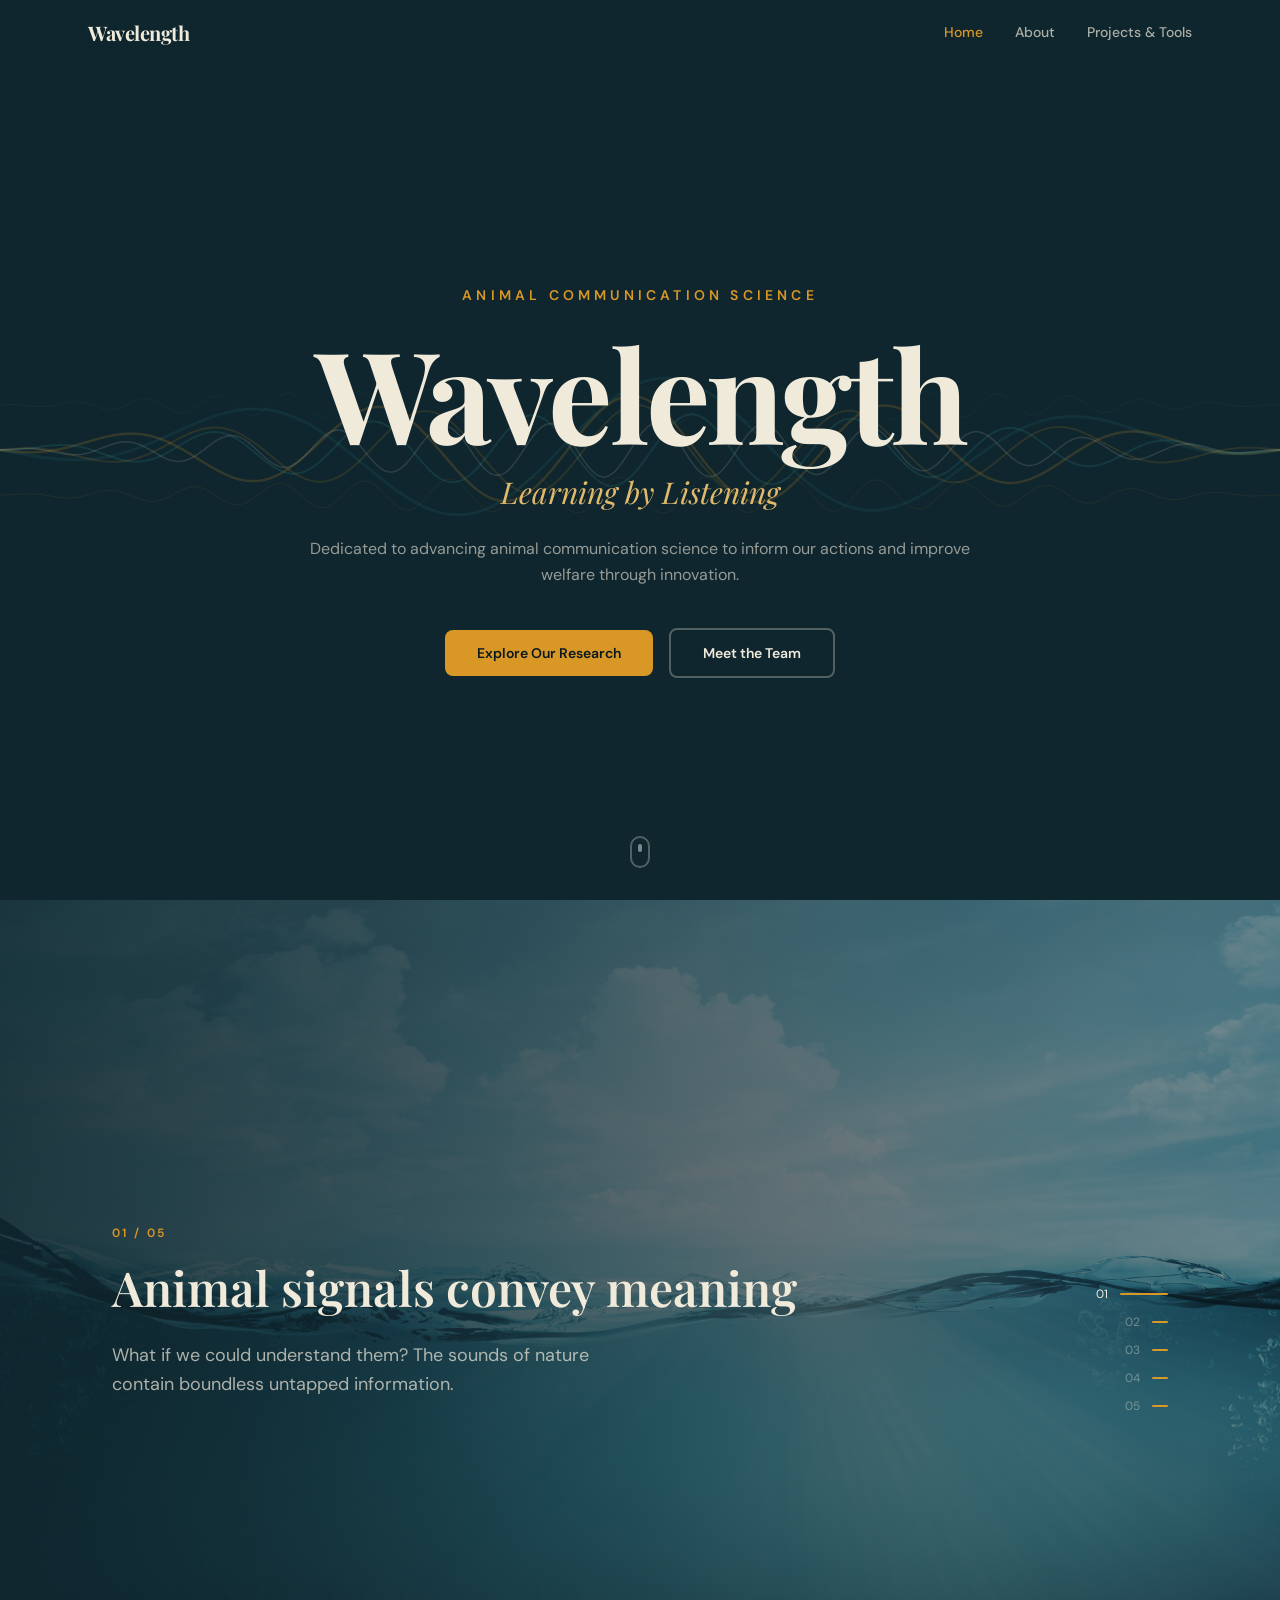
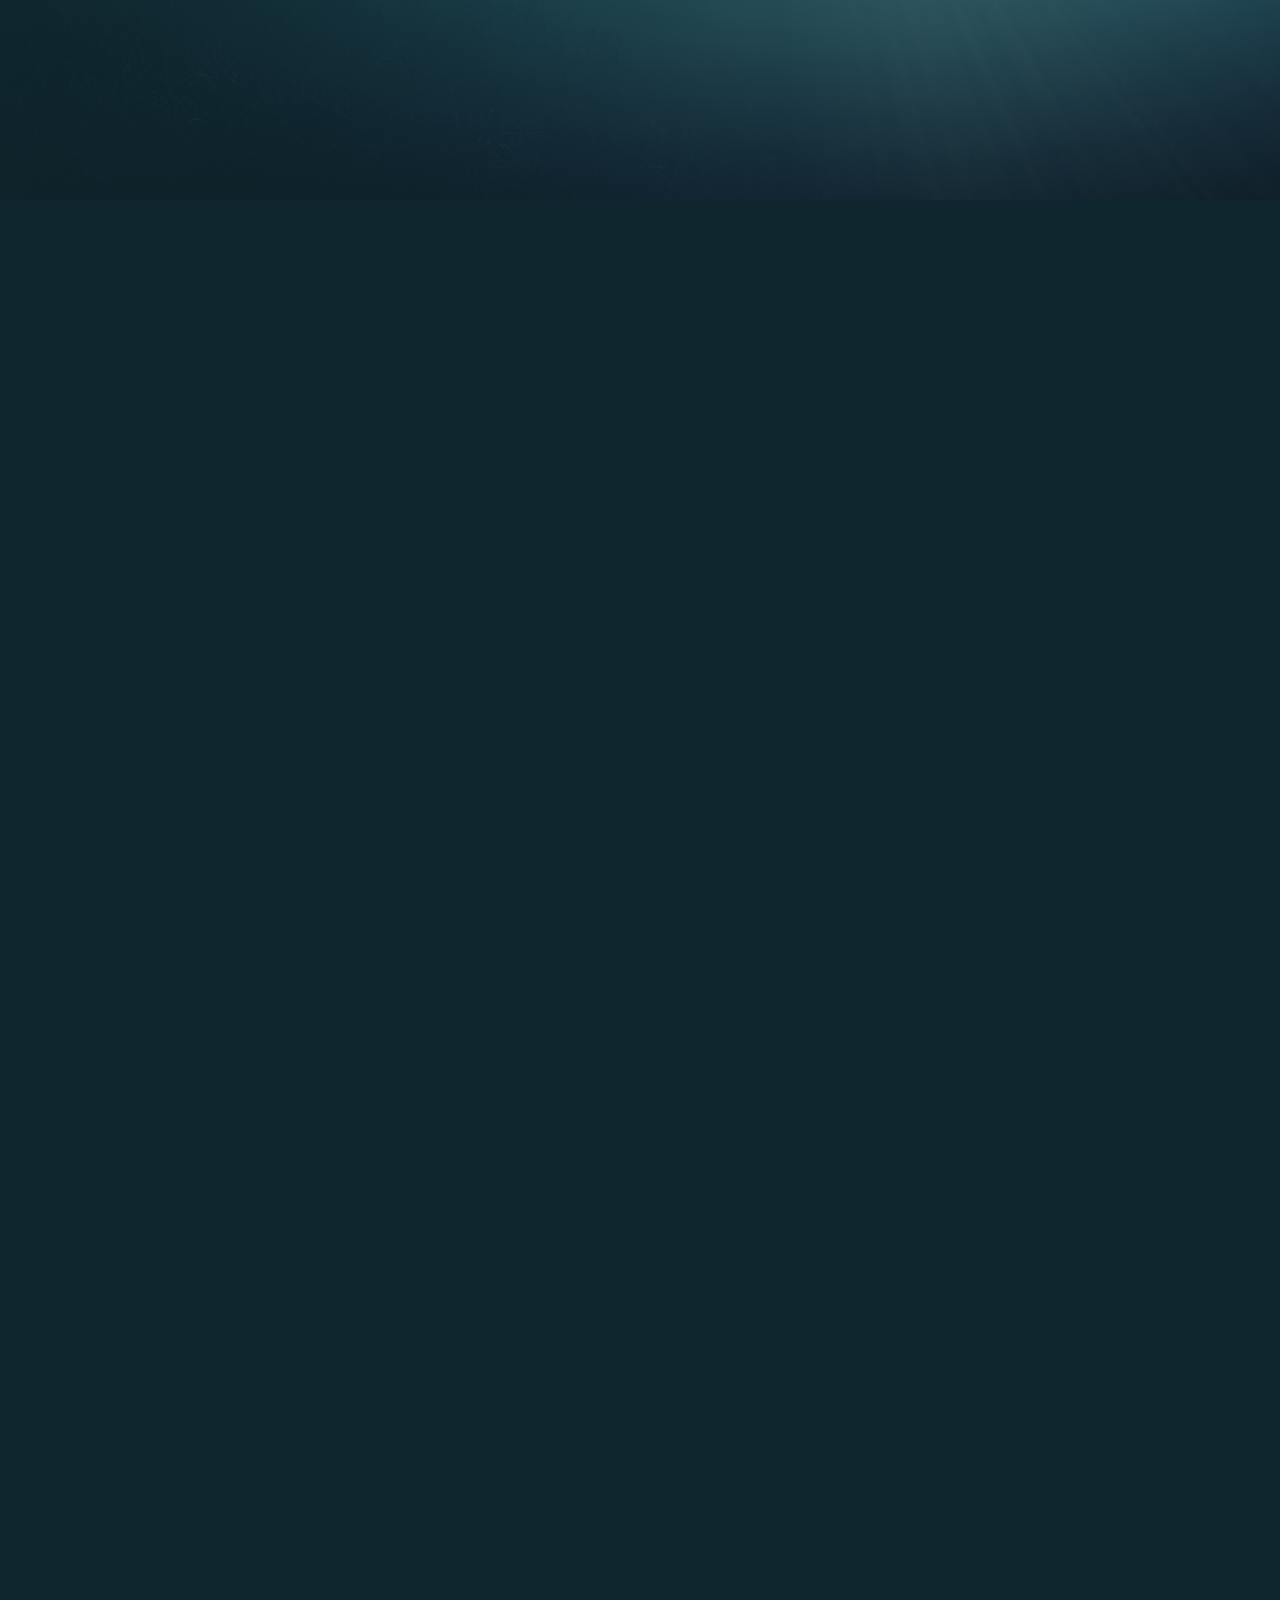
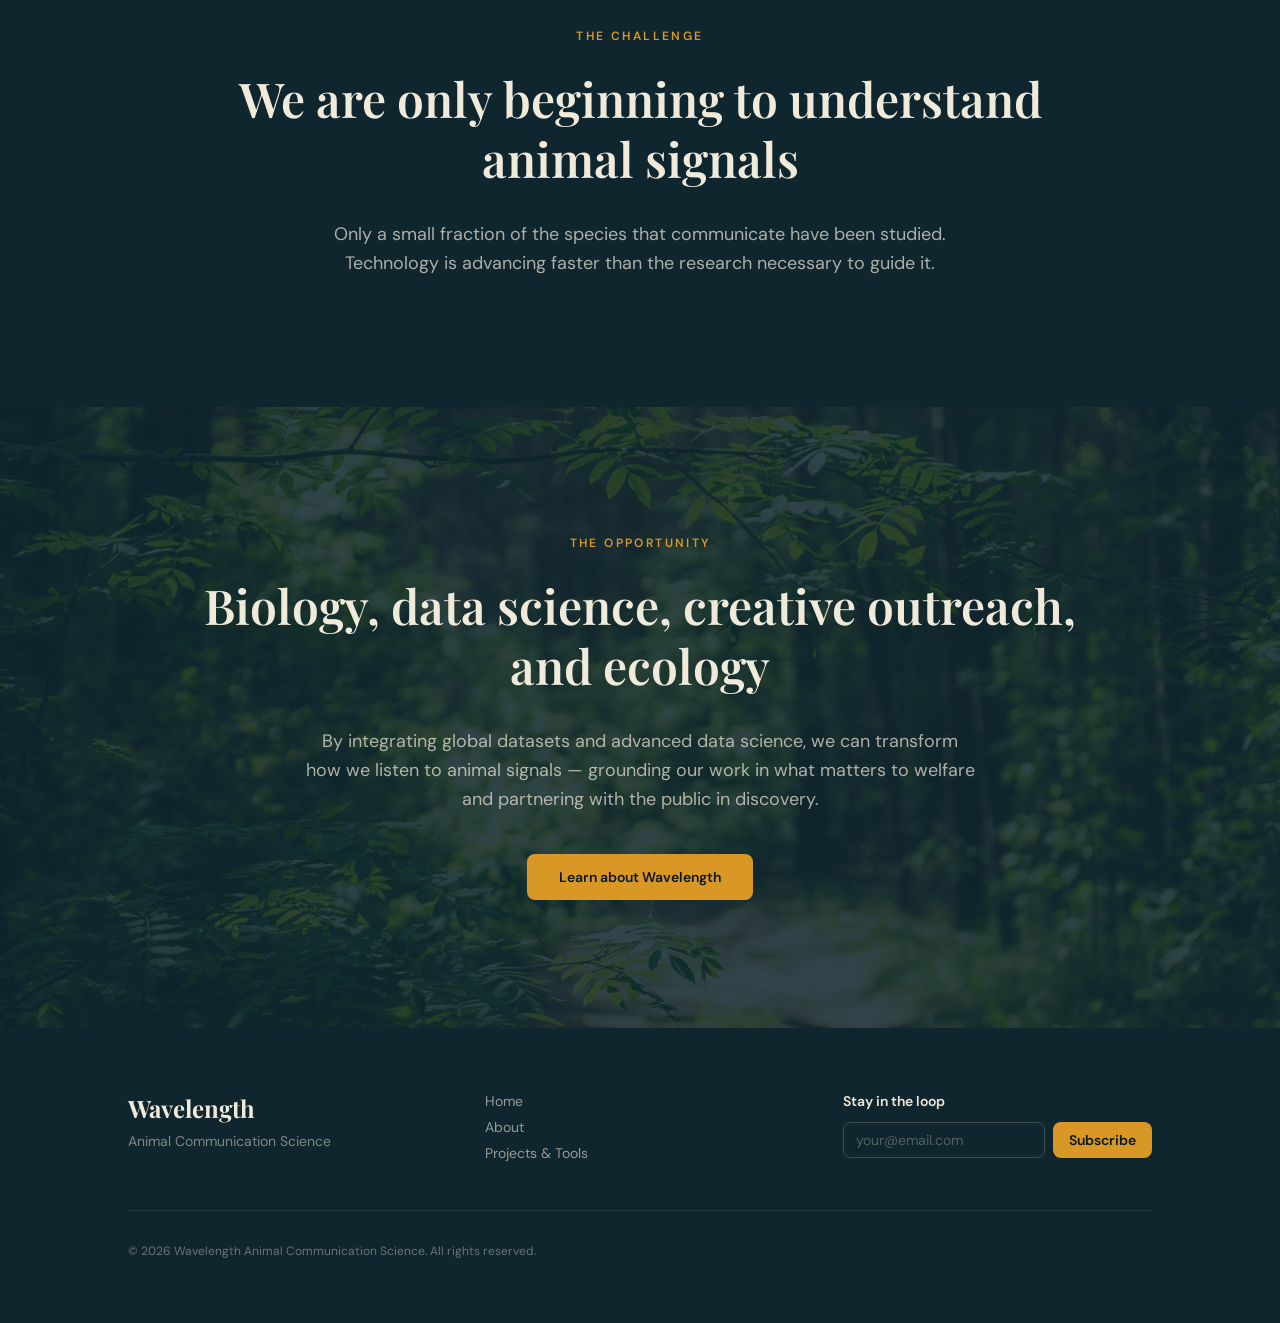
==== commit cdd3dbc0: "v4: Apply 6 requested edits — nav, footer, projects cleanup - Fix navbar: semi-transparent gradient " ====
--- a/index.html
+++ b/index.html
@@ -20,7 +20,6 @@
       <a href="index.html"    class="nav-link active">Home</a>
       <a href="about.html"    class="nav-link">About</a>
       <a href="projects.html" class="nav-link">Projects &amp; Tools</a>
-      <a href="donate.html"   class="nav-link">Donate</a>
     </div>
     <button class="nav-hamburger" id="navHamburger" aria-label="Toggle menu">
       <svg id="iconMenu" xmlns="http://www.w3.org/2000/svg" width="20" height="20" viewBox="0 0 24 24" fill="none" stroke="currentColor" stroke-width="2" stroke-linecap="round" stroke-linejoin="round"><line x1="3" y1="6" x2="21" y2="6"/><line x1="3" y1="12" x2="21" y2="12"/><line x1="3" y1="18" x2="21" y2="18"/></svg>
@@ -31,7 +30,6 @@
     <a href="index.html"    class="nav-mobile-link active">Home</a>
     <a href="about.html"    class="nav-mobile-link">About</a>
     <a href="projects.html" class="nav-mobile-link">Projects &amp; Tools</a>
-    <a href="donate.html"   class="nav-mobile-link">Donate</a>
   </div>
 </nav>
 
@@ -178,7 +176,6 @@
         <a href="index.html"    class="footer-link">Home</a>
         <a href="about.html"    class="footer-link">About</a>
         <a href="projects.html" class="footer-link">Projects &amp; Tools</a>
-        <a href="donate.html"   class="footer-link">Donate</a>
       </div>
       <div>
         <p class="footer-newsletter-label">Stay in the loop</p>
@@ -191,17 +188,6 @@
     </div>
     <div class="footer-bottom">
       <p class="footer-copy">&copy; <span class="footer-year"></span> Wavelength Animal Communication Science. All rights reserved.</p>
-      <div class="footer-socials">
-        <a href="#" class="footer-social-icon" aria-label="Email">
-          <svg xmlns="http://www.w3.org/2000/svg" width="14" height="14" viewBox="0 0 24 24" fill="none" stroke="currentColor" stroke-width="2" stroke-linecap="round" stroke-linejoin="round"><path d="M4 4h16c1.1 0 2 .9 2 2v12c0 1.1-.9 2-2 2H4c-1.1 0-2-.9-2-2V6c0-1.1.9-2 2-2z"/><polyline points="22,6 12,13 2,6"/></svg>
-        </a>
-        <a href="#" class="footer-social-icon" aria-label="Twitter">
-          <svg xmlns="http://www.w3.org/2000/svg" width="14" height="14" viewBox="0 0 24 24" fill="none" stroke="currentColor" stroke-width="2" stroke-linecap="round" stroke-linejoin="round"><path d="M23 3a10.9 10.9 0 0 1-3.14 1.53 4.48 4.48 0 0 0-7.86 3v1A10.66 10.66 0 0 1 3 4s-4 9 5 13a11.64 11.64 0 0 1-7 2c9 5 20 0 20-11.5a4.5 4.5 0 0 0-.08-.83A7.72 7.72 0 0 0 23 3z"/></svg>
-        </a>
-        <a href="#" class="footer-social-icon" aria-label="Instagram">
-          <svg xmlns="http://www.w3.org/2000/svg" width="14" height="14" viewBox="0 0 24 24" fill="none" stroke="currentColor" stroke-width="2" stroke-linecap="round" stroke-linejoin="round"><rect x="2" y="2" width="20" height="20" rx="5" ry="5"/><path d="M16 11.37A4 4 0 1 1 12.63 8 4 4 0 0 1 16 11.37z"/><line x1="17.5" y1="6.5" x2="17.51" y2="6.5"/></svg>
-        </a>
-      </div>
     </div>
   </div>
 </footer>
--- a/style.css
+++ b/style.css
@@ -93,6 +93,7 @@
 .navbar {
   position: fixed; top: 0; left: 0; right: 0;
   z-index: 50;
+  background: linear-gradient(to bottom, hsla(195,50%,12%,0.60), transparent);
   transition: background 0.3s ease, box-shadow 0.3s ease;
 }
 .navbar.scrolled {
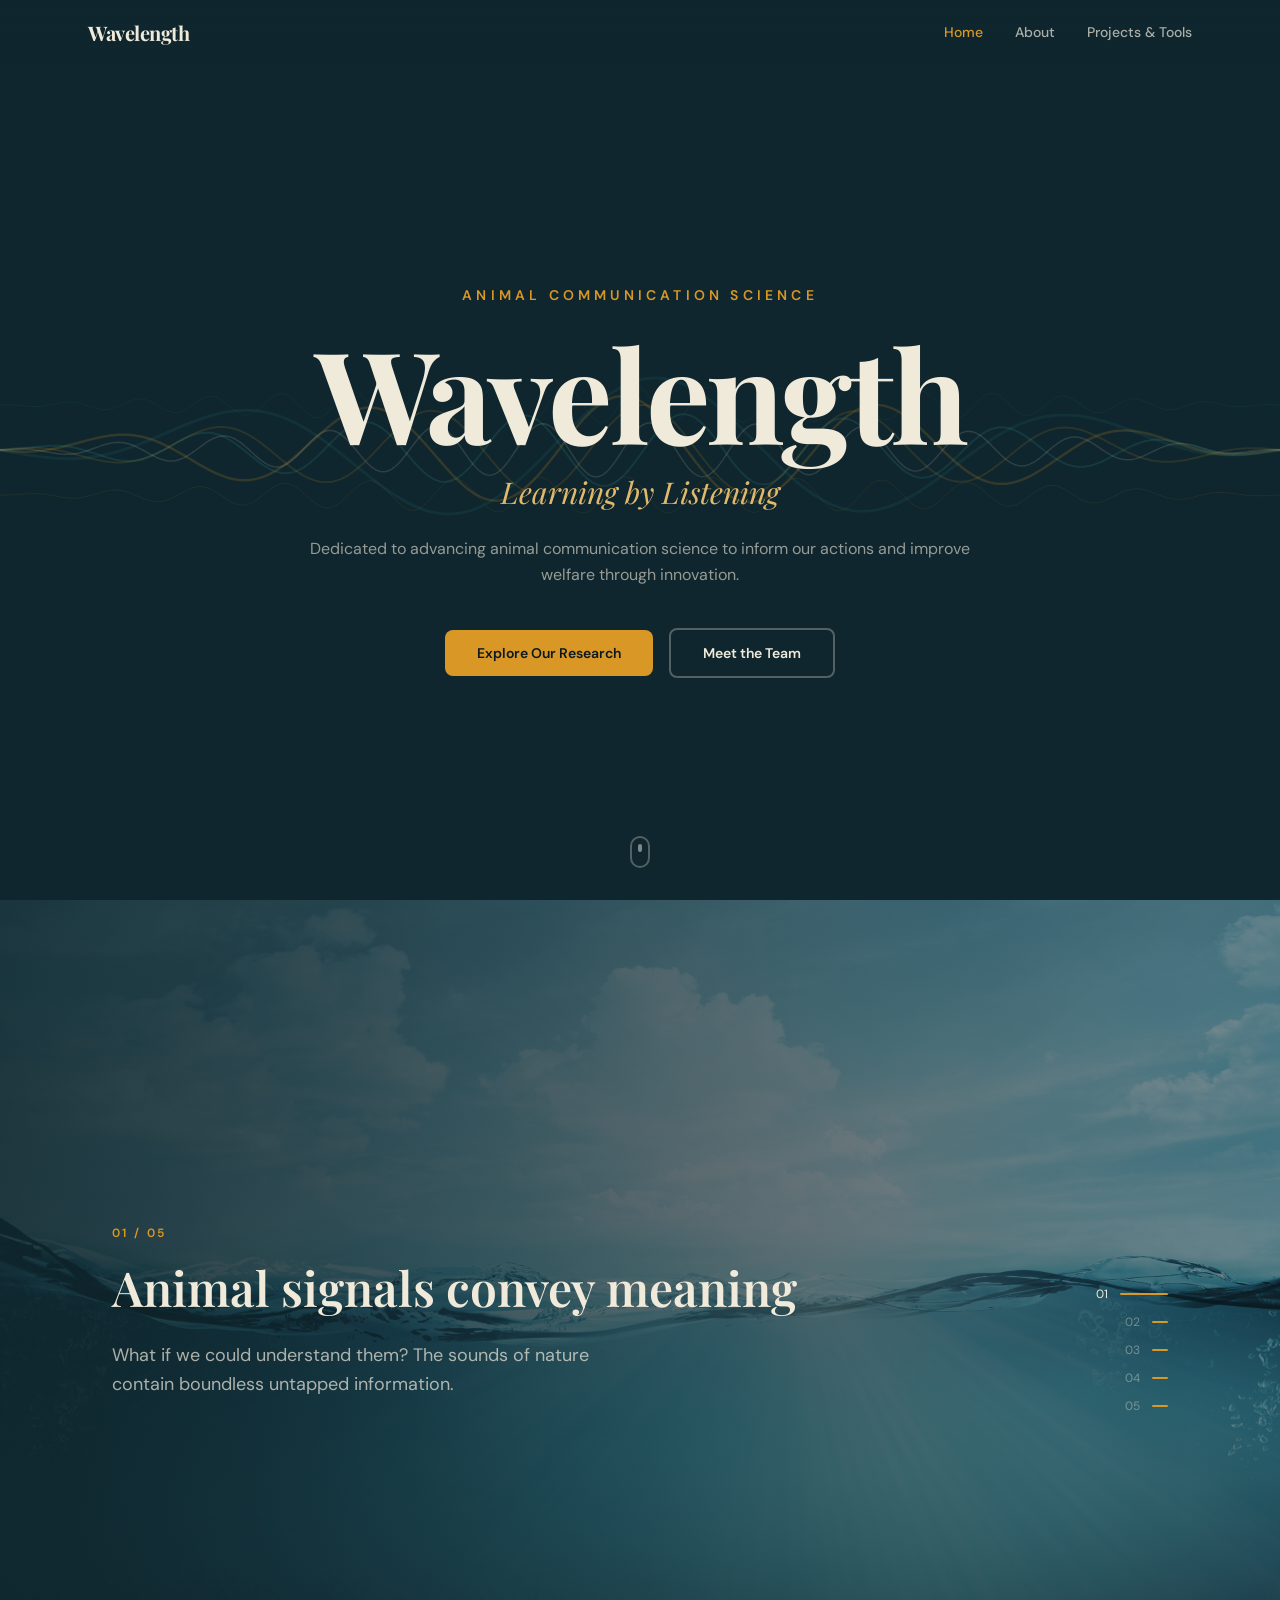
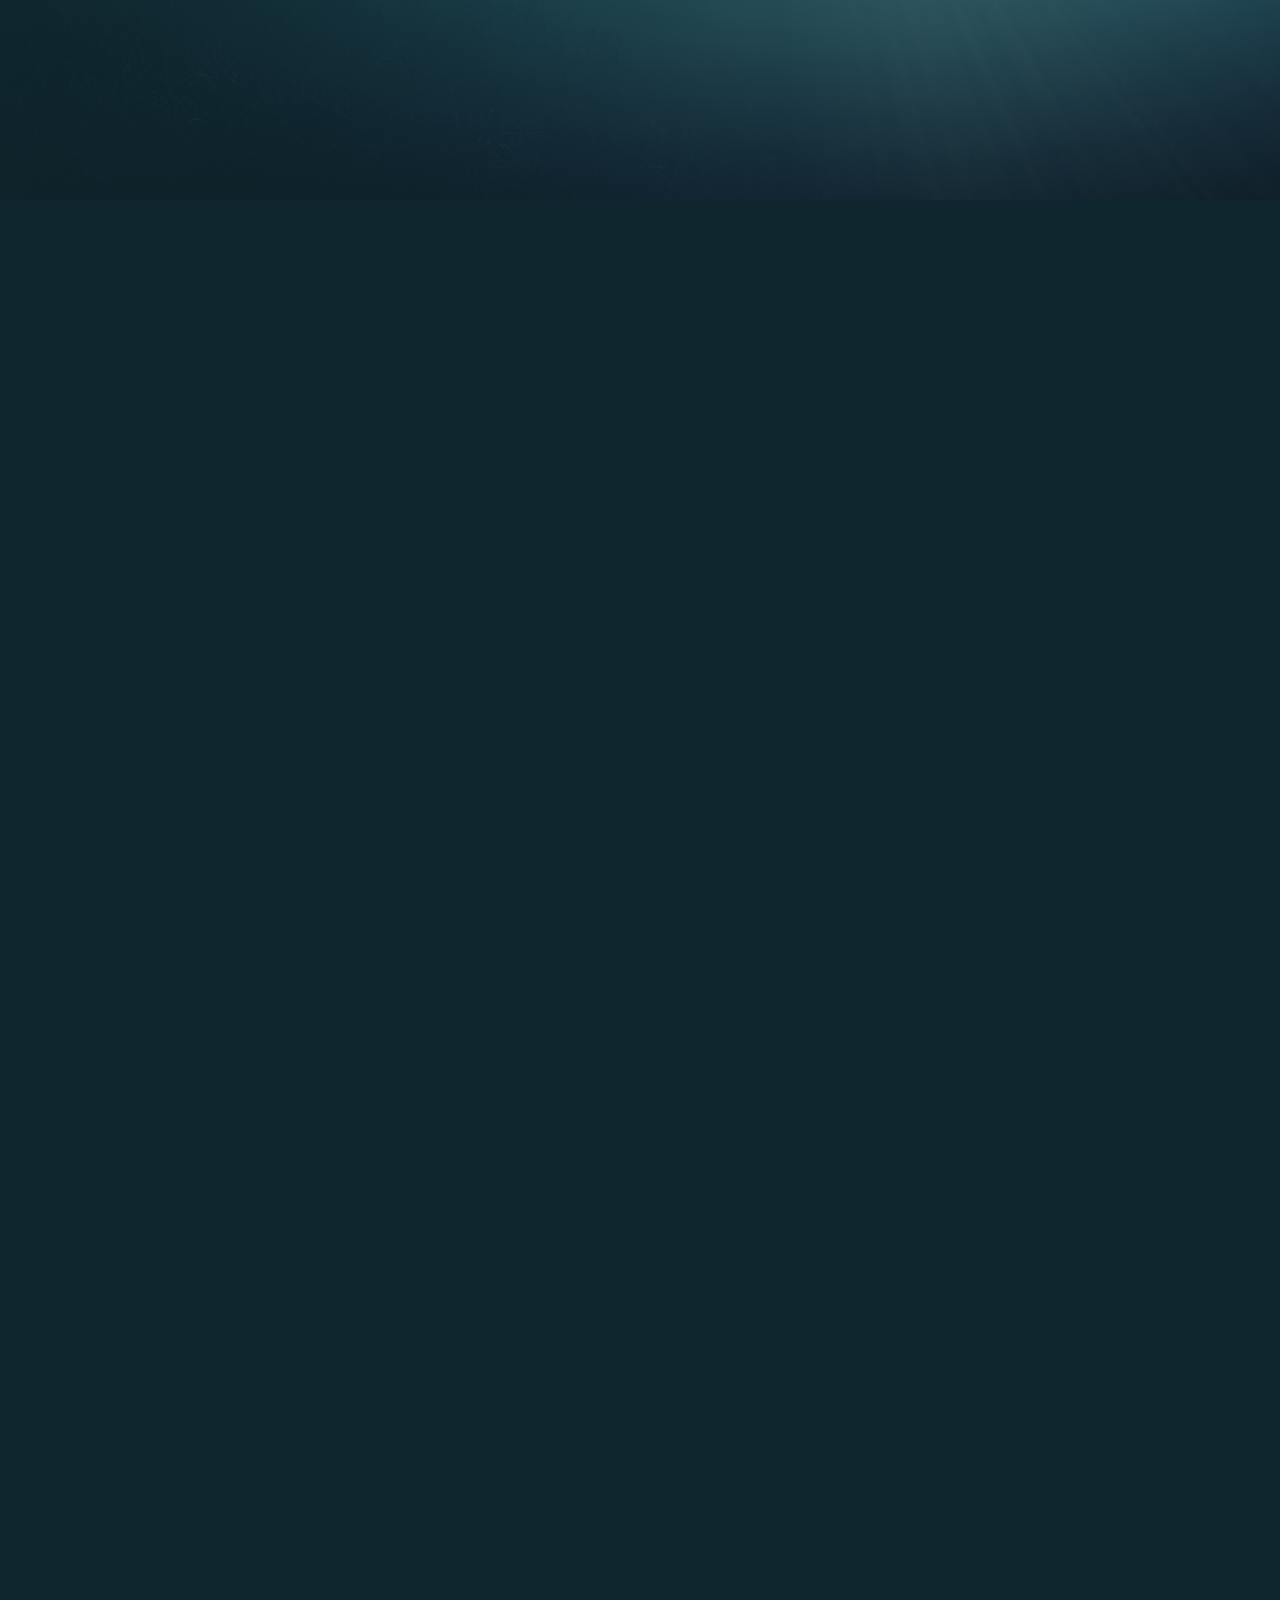
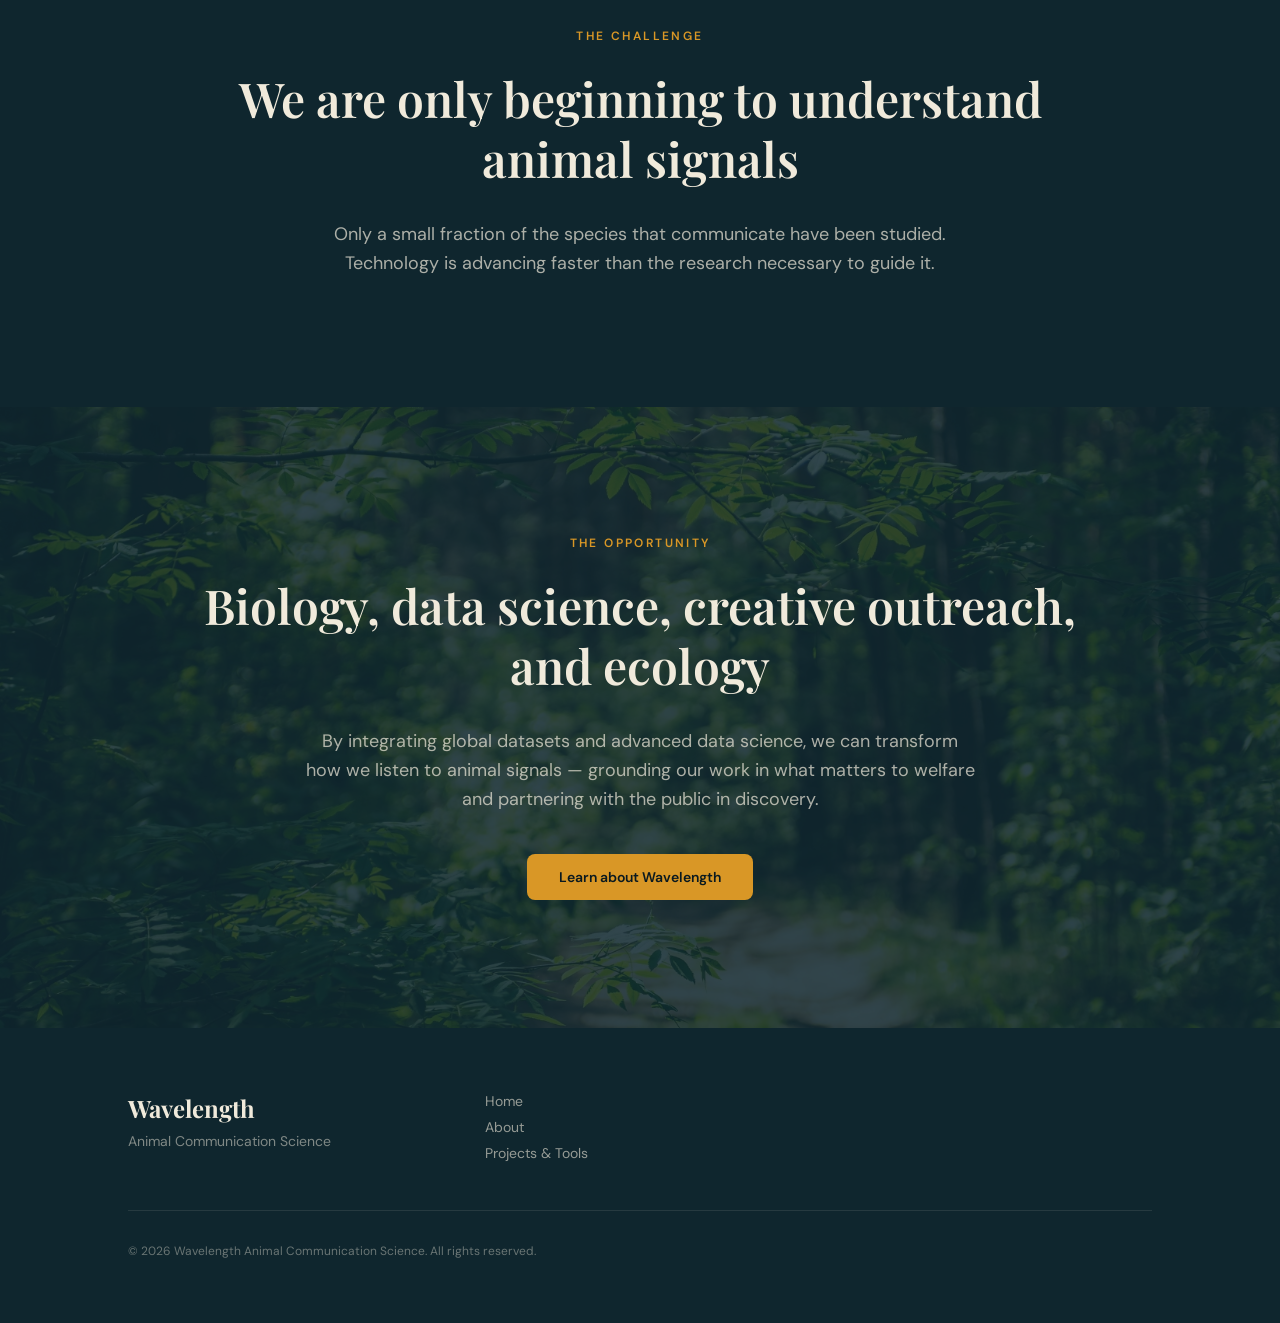
==== commit cdc6f8df: "v5: Fix inner-page navbar, remove subscribe form - Navbar scroll toggle now only runs on home page; " ====
--- a/index.html
+++ b/index.html
@@ -177,14 +177,6 @@
         <a href="about.html"    class="footer-link">About</a>
         <a href="projects.html" class="footer-link">Projects &amp; Tools</a>
       </div>
-      <div>
-        <p class="footer-newsletter-label">Stay in the loop</p>
-        <form id="footerForm" class="footer-form">
-          <input type="email" required placeholder="your@email.com" class="footer-email-input">
-          <button type="submit" class="btn-accent-sm">Subscribe</button>
-        </form>
-        <p id="footerThanks" class="footer-thanks hidden">Thanks for subscribing!</p>
-      </div>
     </div>
     <div class="footer-bottom">
       <p class="footer-copy">&copy; <span class="footer-year"></span> Wavelength Animal Communication Science. All rights reserved.</p>
